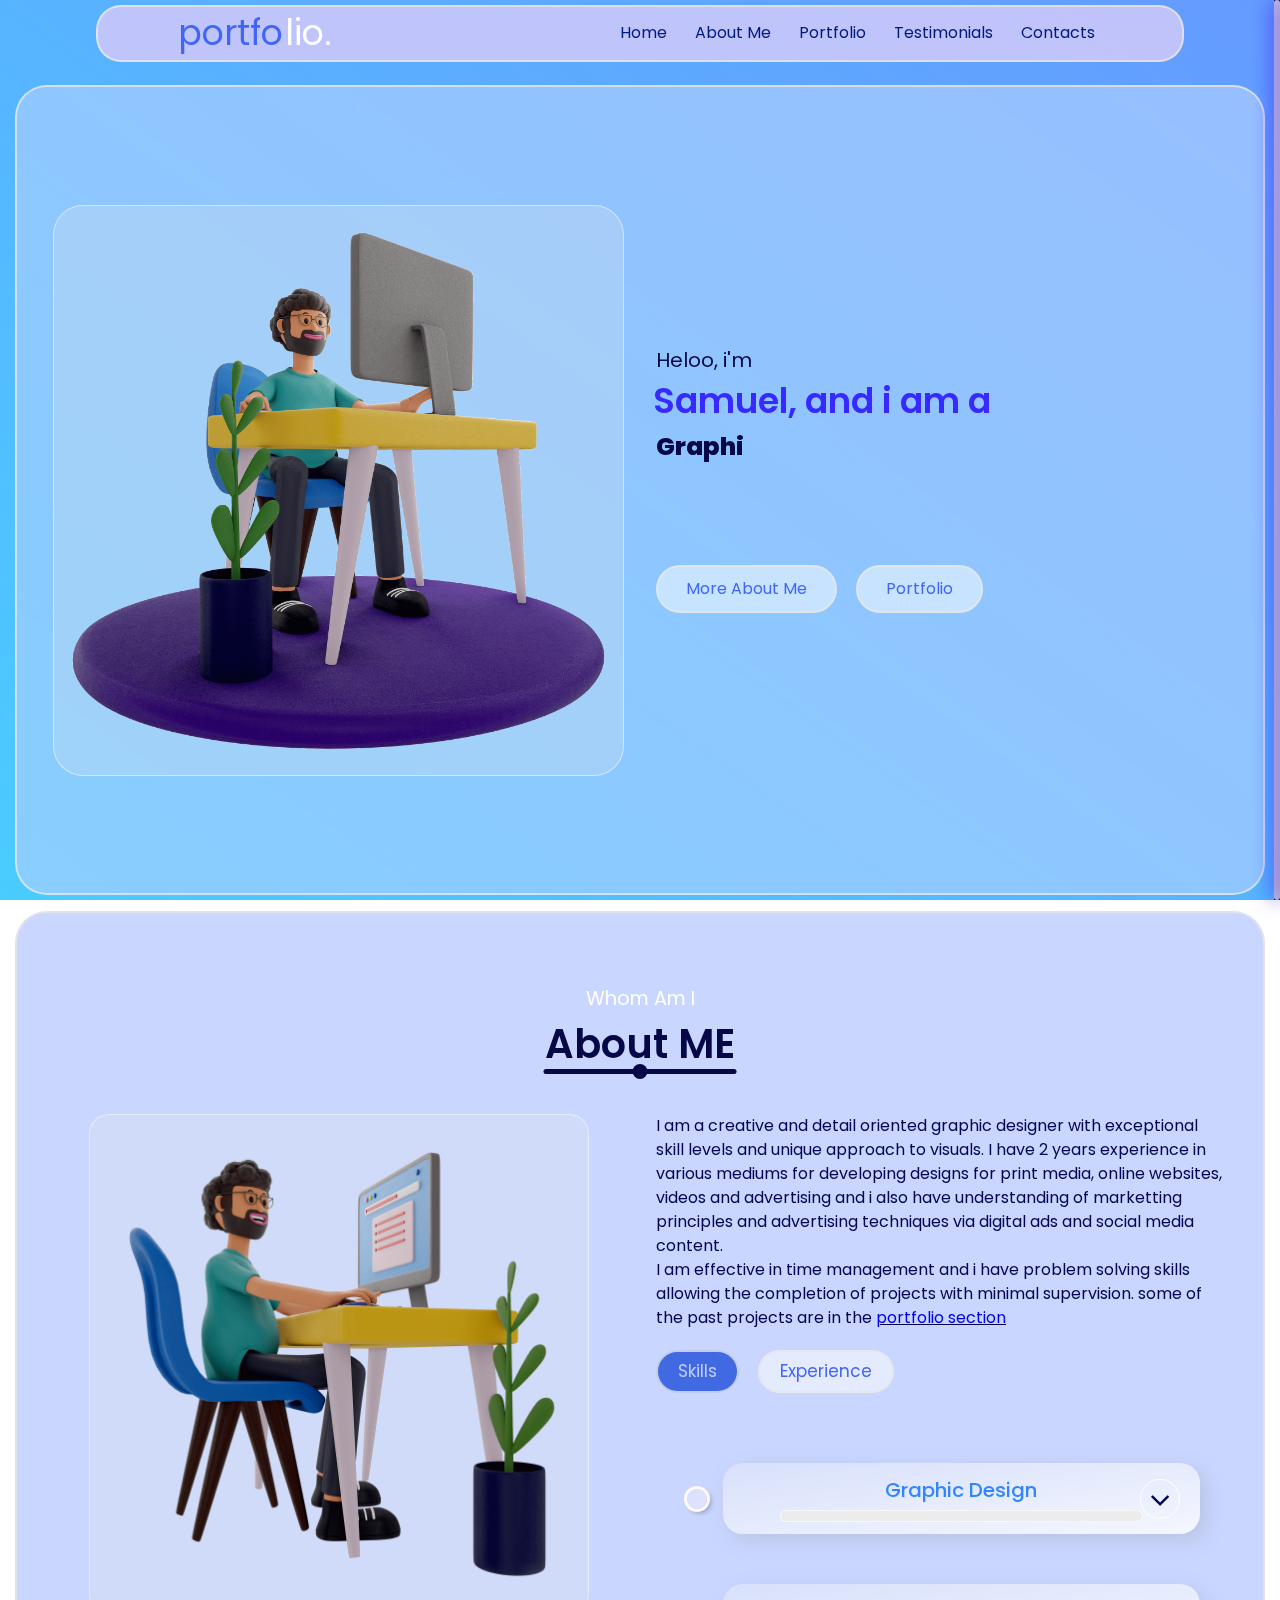
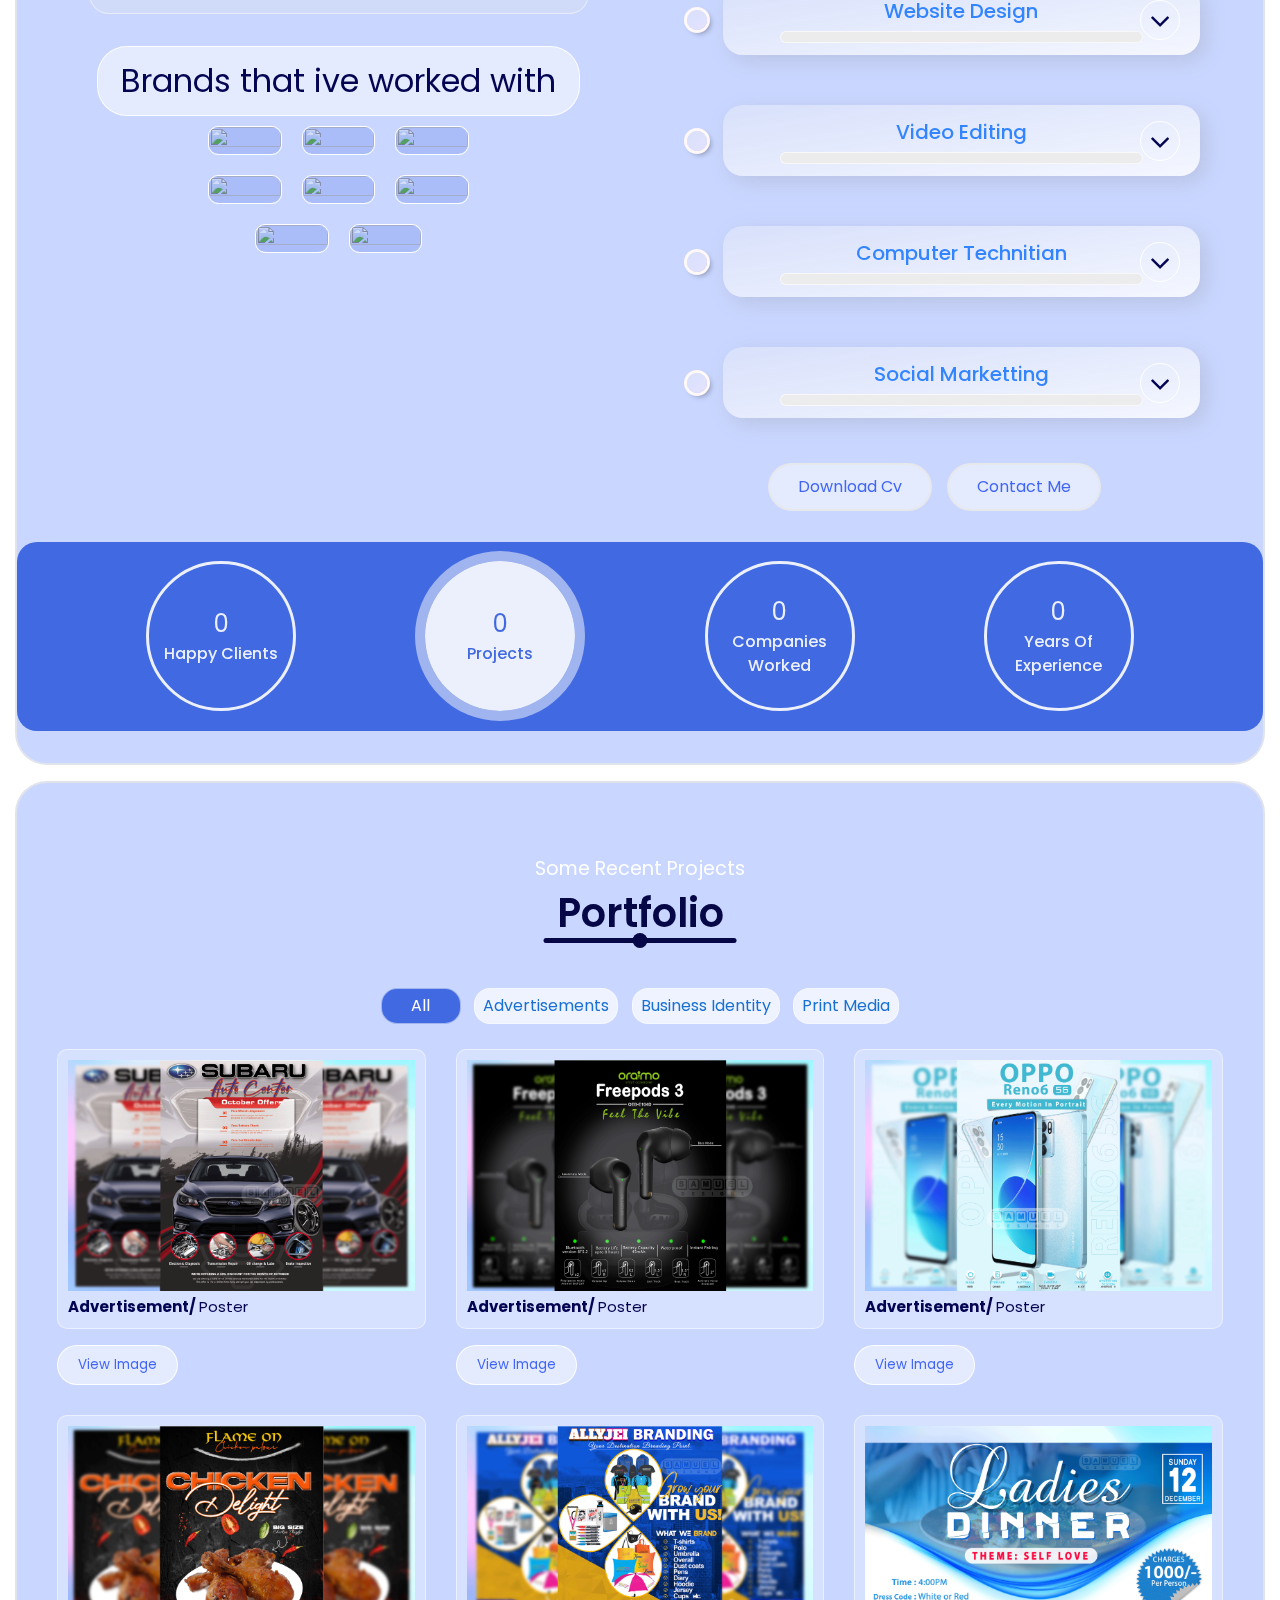
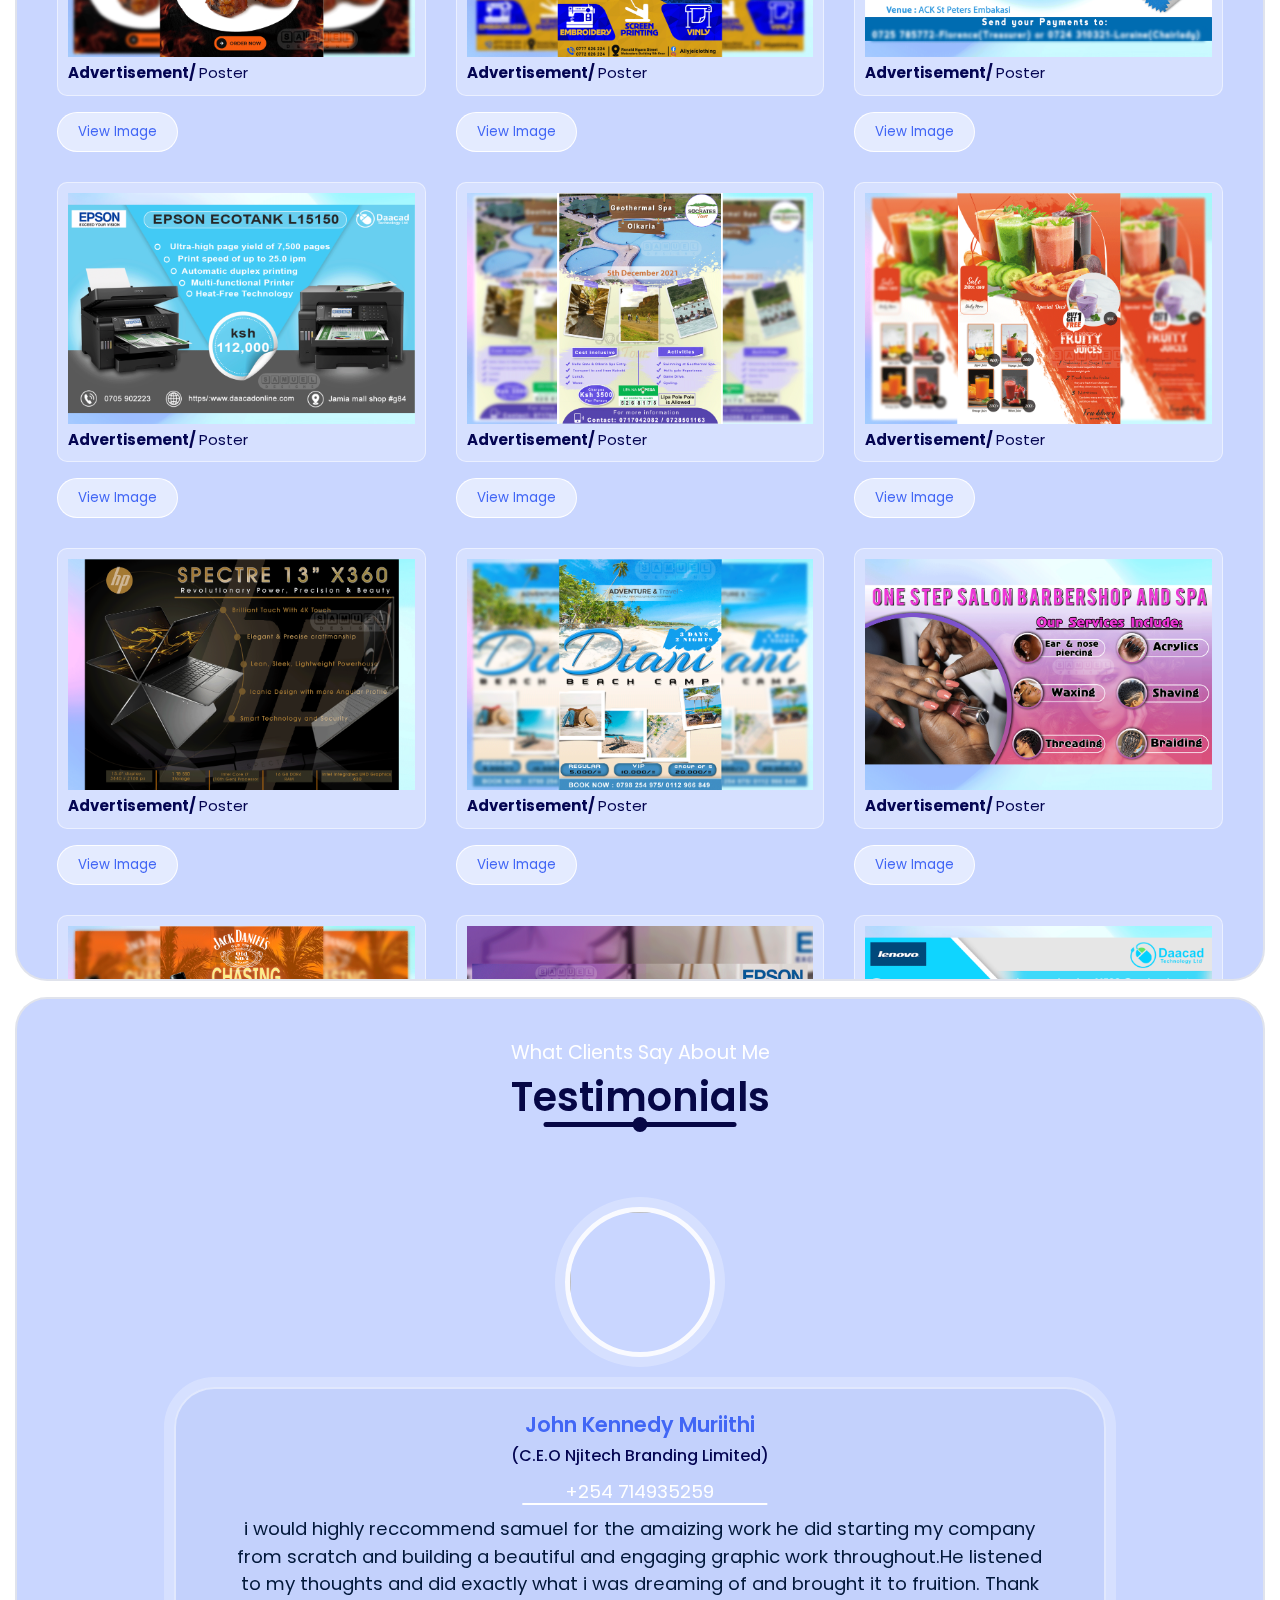
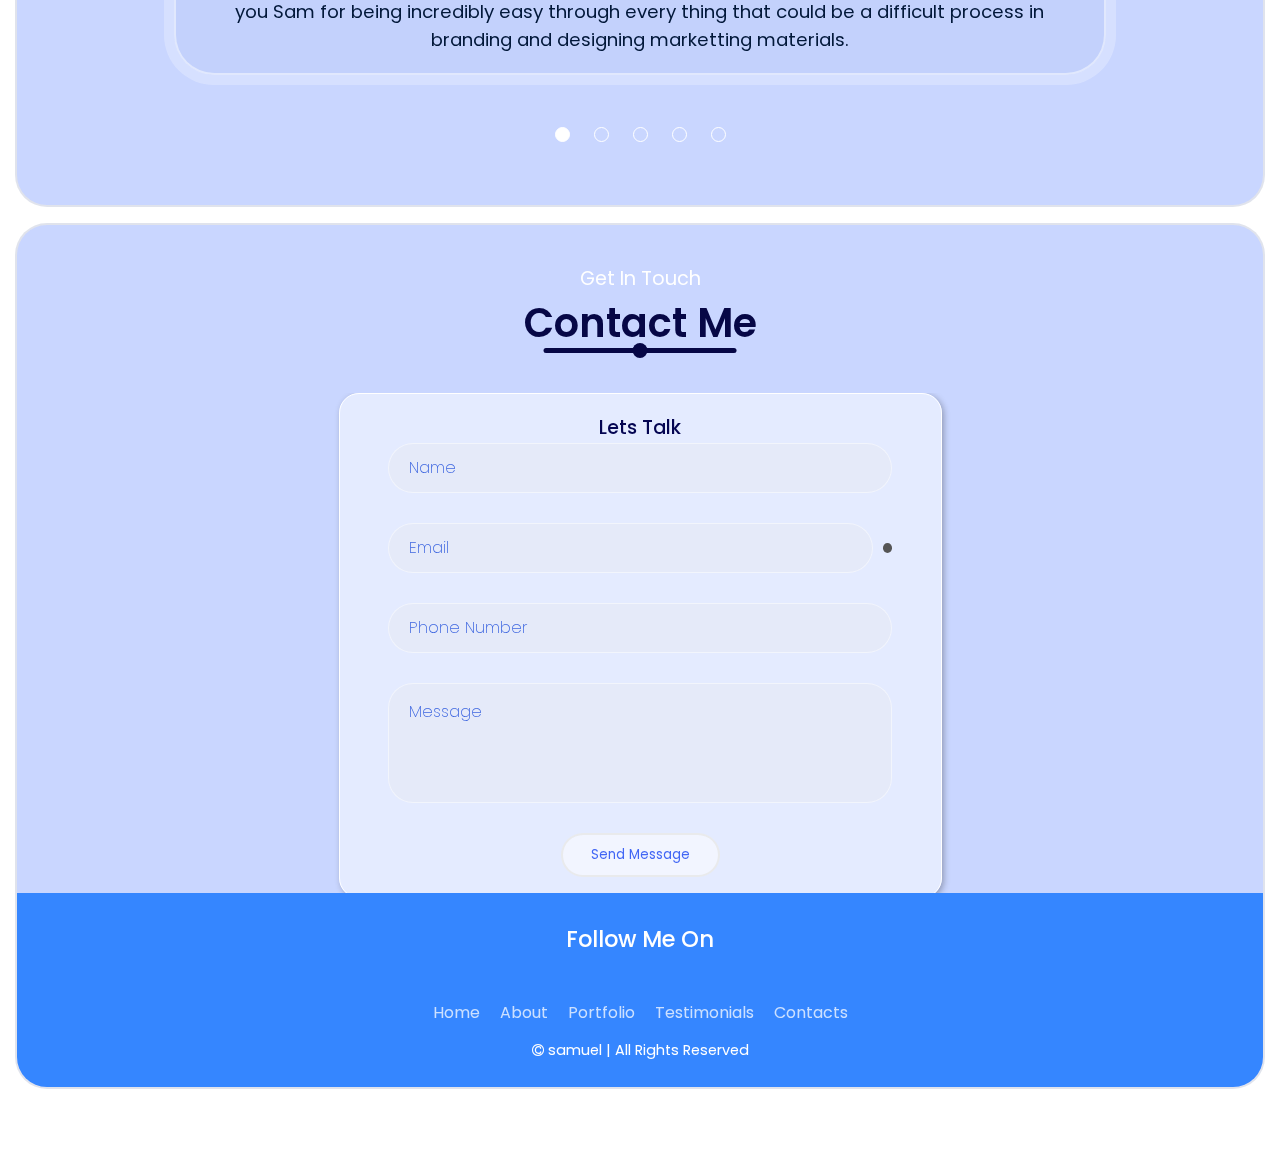
==== index.html @ cdddc2b3 "Add files via upload" ====
<!DOCTYPE html>
<html>

<head>
    <meta charset="utf-8">
    <meta http-equiv="X-UA-Compatible" content="IE=edge">
        
    <title>portfolioWebsite</title>
    <!-- <link rel="icon" type="image/x-icon" href="favicon.jpg" /> -->
            <link rel="shotcut icon" href="favicon.png">
    <link rel="stylesheet" href="https://stackpath.bootstrapcdn.com/font-awesome/4.7.0/css/font-awesome.min.css">
    <meta name="description" content="">
    <meta name="viewport" content="width=device-width, initial-scale=1">
    <link rel="stylesheet" href="main.css">
</head>
<body>

<!--=============================== START BACKGROUND ================================ -->
<div class="page-loader">
<div class="page-loader-inner">
    <h3>loading</h3>
    <div class="loader">
        <span style="--i:1;"></span>
        <span style="--i:2;"></span>
        <span style="--i:3;"></span>
        <span style="--i:4;"></span>
        <span style="--i:5;"></span>
        <span style="--i:6;"></span>
        <span style="--i:7;"></span>
        <span style="--i:8;"></span>
        <span style="--i:9;"></span>
        <span style="--i:10;"></span>
        <span style="--i:11;"></span>
        <span style="--i:12;"></span>
        <span style="--i:13;"></span>
        <span style="--i:14;"></span>
        <span style="--i:15;"></span>
        <span style="--i:16;"></span>
        <span style="--i:17;"></span>
        <span style="--i:18;"></span>
        <span style="--i:19;"></span>
        <span style="--i:20;"></span>
        <div class="rocket"></div>
    </div>
</div>
</div>

<div class="background">
    <div class="gradient"></div>

</div>
<!--=============================== END BACKGROUND ================================ -->


<!--=============================== START SCROLLBAR ================================ -->
    <div id="progressbar"></div>
    <div class="scrollpath"></div>
<!--=============================== END SCROLLBAR ================================ -->

<!--========================== START MOBILE NAVIGATION BAR ============================= -->

<div class="navbar">
    <div class="max-width">
        <div class="logo"><a href="#home">portfo<span>lio.</span></a></div>
        <ul class="menu">
            <li><a href="#home">home</a></li>
            <li><a href="#about">About me</a></li>
            <li><a href="#portfolio">portfolio</a></li>
            <li><a href="#testimonials">testimonials</a></li>
            <li><a href="#contact">contacts</a></li>

        </ul>
    </div>
</div>
<!--========================== START MOBILE NAVIGATION BAR ============================= -->


<div class="main"> 


<!--=============================== START MAIN NAVIGATION BAR ================================ -->
<header class="header" id="header">
<nav class="nav main">
    <a href="" class="nav_logo">portfo<span>lio</span></a>
    <div class="nav_menu" id="nav_menu">
        <ul class="nav_list grid">

            <li class="nav_item">
                <a href="#home" class="nav_link"><span class="nav_icon">
                        <ion-icon name="home-outline"></ion-icon>
                    </span> home</a>
            </li>

            <li class="nav_item">
                <a href="#about" class="nav_link"><span class="nav_icon">
                        <ion-icon name="person-circle-outline"></ion-icon>
                    </span> about me</a>
            </li>

            <li class="nav_item">
                <a href="#portfolio" class="nav_link"><span class="nav_icon">
                        <ion-icon name="images-outline"></ion-icon>
                    </span> portfolio</a>
            </li>

            <li class="nav_item">
                <a href="#testimonials" class="nav_link"><span class="nav_icon">
                        <ion-icon name="chatbubbles-outline"></ion-icon>
                    </span> testimonials</a>
            </li>

            <li class="nav_item">
                <a href="#contact" class="nav_link"><span class="nav_icon">
                        <ion-icon name="chatbox-ellipses-outline"></ion-icon>
                    </span> contacts</a>
            </li>

        </ul>
        <span class="close-btn nav_close" id="nav_close"></span>
    </div>

    <div class="nav_btns">
        <div class="nav_toggle" id="nav_toggle">
            <ion-icon name="grid-outline"></ion-icon>
        </div>

    </div>

</nav>
</header>
<!--=============================== END MAIN NAVIGATION BAR ================================ -->



<!--=============================== START HOME SECTION ================================ -->

<section class="home-section align-items-center" id="home">
<div class="container">
    <div class="row align-items-center">
        <div class="home-image">
            <div class="image-box">
                <img src="Images/Homepage Images/profile.png" alt="">
            </div>
        </div>
        <div class="home-text">
            <div class="text-1">Heloo, i'm </div>
            <div class="text-2">Samuel, and i am a</div>
            <div class="text-3"><span class="typing"></span></div>

            <a href="#about" class="home-btn btn">more about me</a>
            <a href="#portfolio" class="home-btn btn">portfolio</a>

        </div>

    </div>
</div>
</section>

<!--=============================== END HOME SECTION ================================ -->



<!--=============================== START ABOUT  SECTION ================================ -->

<section class="about-section align-items-center sec-padding" id="about">
<div class="container">
    <div class="row">
        <div class="section-title">
            <P>Whom Am I</P>
            <h2>About ME</h2>
        </div>
    </div>
    <!-- start main about -->
    <div class="row main-about">
        <div class="column">
            <div class="about-img">
                <div class="image-box">
                    <img src="Images/About Images/about.png" alt="about-image">
                </div>
            </div>

            <div class="brand-section">
                <div class="brand-title">
                    <h1>Brands that ive worked with</h1>
                </div>
                <div class="brands">
                    <div class="brand">
                        <div class="logo">
                            <img src="images/Brands images/Alleyjei Logo.png" alt="">
                        </div>
                    </div>

                    <div class="brand">
                        <div class="logo">
                            <img src="images/Brands images/Bunifu Logo.png" alt="">
                        </div>
                    </div>

                    <div class="brand">
                        <div class="logo">
                            <img src="images/Brands images/Daacad Logo.png" alt="">
                        </div>
                    </div>

                    <div class="brand">
                        <div class="logo">
                            <img src="images/Brands images/Daacad Trading logo.png" alt="">
                        </div>
                    </div>

                    <div class="brand">
                        <div class="logo">
                            <img src="images/Brands images/Kwetu Logo.png" alt="">
                        </div>
                    </div>

                    <div class="brand">
                        <div class="logo">
                            <img src="images/Brands images/Njitech Logo.png" alt="">
                        </div>
                    </div>

                    <div class="brand">
                        <div class="logo">
                            <img src="images/Brands images/Urban Logo.png" alt="">
                        </div>
                    </div>

                    <div class="brand">
                        <div class="logo">
                            <img src="images/Brands images/voxdei Logo.png" alt="">
                        </div>
                    </div>
                </div>
            </div>

        </div>
        <div class="about-text">I am a creative and detail oriented graphic designer with exceptional skill levels and
            unique
            approach to visuals. I have 2 years experience in various mediums for developing designs for print media,
            online websites, videos and advertising and i also have understanding of marketting principles and
            advertising techniques via digital ads
            and social media content.<br>
            I am effective in time management and i have problem solving skills allowing the completion of projects with
            minimal supervision. some of the past projects are in the <u><a href="#portfolio">portfolio section</a></u>

            <p></p>

            <div class="about-tabs">
                <button type="button" class="btn tab-item on" data-target="#skills">skills</button>
                <button type="button" class="btn tab-item" data-target="#experience">experience</button>
            </div>

            <!-- start skills -->
            <div class="tab-content on" id="skills">
                <div class="timeline skills">

                    <div class="timeline-item skill">

                        <div class="label">
                            <h3 class="skill-title">Graphic Design</h3>
                            <div class="skill-bar">
                                <div class="skill-progress" data-progress="85%"></div>
                            </div>
                        </div>

                        <div class="skillsContent">
                            <ul>
                                <li>Adobe photoshop</li>
                                <li>Adobe illustrator</li>
                                <li>Corel Draw</li>

                            </ul>
                        </div>
                    </div>
                    <div class="timeline-item skill">

                        <div class="label">
                            <h3 class="skill-title">website Design</h3>
                            <div class="skill-bar">
                                <div class="skill-progress" data-progress="72%"></div>
                            </div>
                        </div>

                        <div class="skillsContent">
                            <ul>
                                <li>HTML</li>
                                <li>CSS</li>
                                <li>javascript</li>
                                <li>Bootstrap</li>

                            </ul>
                        </div>
                    </div>
                    <div class="timeline-item skill">

                        <div class="label">
                            <h3 class="skill-title">Video Editing</h3>
                            <div class="skill-bar">
                                <div class="skill-progress" data-progress="58%"></div>
                            </div>
                        </div>

                        <div class="skillsContent">
                            <ul>
                                <li>Adobe premiere</li>
                                <li>Davinci Resolve</li>
                                <li>PowerDirector</li>
                                <li>Camtasia Techsmith</li>

                            </ul>
                        </div>
                    </div>
                    <div class="timeline-item skill">

                        <div class="label">
                            <h3 class="skill-title">Computer Technitian</h3>
                            <div class="skill-bar">
                                <div class="skill-progress" data-progress="53%"></div>
                            </div>
                        </div>

                        <div class="skillsContent">
                            <ul>
                                <li>Hard & Software Maintenance</li>
                                <li>Soft/Hardware Upgrade</li>
                                <li>Sytem Administration</li>
                                <li>Networking</li>

                            </ul>
                        </div>
                    </div>
                    <div class="timeline-item skill">

                        <div class="label">
                            <h3 class="skill-title">Social Marketting</h3>
                            <div class="skill-bar">
                                <div class="skill-progress" data-progress="42%"></div>
                            </div>
                        </div>

                        <div class="skillsContent">
                            <ul>
                                <li>Creating Advertisement campaigns</li>
                                <li>Managing Social Media Presence</li>
                                <li>Content Development</li>
                                <li>Brand Management</li>

                            </ul>
                        </div>
                    </div>
                </div>
            </div>
            <!-- end skills -->

            <!-- start experience -->

            <div class="tab-content " id="experience">
                <div class="timeline">

                    <div class="timeline-item skill">

                        <div class="label">
                            <h1 class="skill-title">Kwetu Decor and Designs</h1>
                            <h4>Graphic Designer, Social Marketter</h4>
                        </div>

                        <div class="skillsContent">
                            <p>I have worked for Kwetu Decor and Designs as a graphic designer and a social media
                                manager. My role here was to create advertising materials and managing the social
                                accounts for the brand.</p>
                        </div>
                    </div>
                    <div class="timeline-item skill">

                        <div class="label">
                            <h1 class="skill-title">Daacad Technology</h1>
                            <h4>Graphic Designer, Website Manager</h4>
                        </div>

                        <div class="skillsContent">
                            <p>I have worked for Daacad Technology as a graphic designer and a website manager. My role
                                here was to create advertising materials and managing the social accounts and the
                                website for the brand.</p>
                        </div>
                    </div>
                    <div class="timeline-item skill">

                        <div class="label">
                            <h1 class="skill-title">Allyjei Branding</h1>
                            <h4>Graphic Designer</h4>
                        </div>

                        <div class="skillsContent">
                            <p>I have worked for Alleyjei Collection as a fleelance graphic designer. My role here was
                                to create advertising materials and different designs required by the clients.</p>
                        </div>
                    </div>
                    <div class="timeline-item skill">

                        <div class="label">
                            <h1 class="skill-title">Bunifu Branding</h1>
                            <h4>Consulting Graphic Designer</h4>
                        </div>

                        <div class="skillsContent">
                            <p>I have worked for Bunifu Branding as a consulting graphic designer. My role here was to
                                come up and create different designs per the clients needs.</p>
                        </div>
                    </div>
                    <div class="timeline-item skill">

                        <div class="label">
                            <h1 class="skill-title">Njitech Branding</h1>
                            <h4>Graphic Designer</h4>
                        </div>

                        <div class="skillsContent">
                            <p>I have worked for Njitech Branding as a fleelance graphic designer. My role here was to
                                create advertising materials
                                and different designs required by the clients.</p>
                        </div>
                    </div>

                </div>
            </div>
            <!-- end experience -->


            <div class="about-btns-container">
                <a target="_blank" href="Images/Cv/cv.pdf" download class="btn about-btns">download cv</a>
                <a href="#contact" class="btn about-btns">contact me</a>
            </div>

        </div>

    </div>

    <!-- end main about -->
    <!-- start mobile about -->
    <div class="row mobile-about">
        <div class="row">
            <div class="about-img">
                <div class="image-box">
                    <img src="Images/About Images/about.png" alt="about-image">
                </div>
            </div>
        </div>

        <div class="row">
            <div class="about-text">
                <p>I am a creative and detail oriented graphic designer with exceptional skill levels and unique
                    approach to visuals. I have 2 years experience in various mediums for developing designs for print
                    media, online
                    websites, videos and advertising and i also have understanding of marketting principles and
                    advertising techniques via
                    digital ads
                    and social media content.<br>
                    I am effective in time management and i have problem solving skills allowing the completion of
                    projects with minimal
                    supervision. some of the past projects are in the <u><a href="#portfolio">portfolio section</a></u>
                </p>

            </div>
        </div>


        <div class="row skill-section">
            <div class="mobile-tabs about-tabs">
                <button type="button" class="btn mtab-item off" data-target="#mskills">skills</button>
                <button type="button" class="btn mtab-item" data-target="#mexperience">experience</button>
            </div>
            <!-- start skills -->
            <div class="mtab-content off" id="mskills">
                <div class="timeline skills">

                    <div class="timeline-item skill">

                        <div class="label">
                            <h3 class="skill-title">Graphic Design</h3>
                            <div class="skill-bar">
                                <div class="skill-progress" data-progress="85%"></div>
                            </div>
                        </div>

                        <div class="skillsContent">
                            <ul>
                                <li>Adobe photoshop</li>
                                <li>Adobe illustrator</li>
                                <li>Corel Draw</li>

                            </ul>
                        </div>
                    </div>
                    <div class="timeline-item skill">

                        <div class="label">
                            <h3 class="skill-title">website Design</h3>
                            <div class="skill-bar">
                                <div class="skill-progress" data-progress="72%"></div>
                            </div>
                        </div>

                        <div class="skillsContent">
                            <ul>
                                <li>HTML</li>
                                <li>CSS</li>
                                <li>javascript</li>
                                <li>Bootstrap</li>

                            </ul>
                        </div>
                    </div>
                    <div class="timeline-item skill">

                        <div class="label">
                            <h3 class="skill-title">Video Editing</h3>
                            <div class="skill-bar">
                                <div class="skill-progress" data-progress="58%"></div>
                            </div>
                        </div>

                        <div class="skillsContent">
                            <ul>
                                <li>Adobe premiere</li>
                                <li>Davinci Resolve</li>
                                <li>PowerDirector</li>
                                <li>Camtasia Techsmith</li>

                            </ul>
                        </div>
                    </div>
                    <div class="timeline-item skill">

                        <div class="label">
                            <h3 class="skill-title">Computer Technitian</h3>
                            <div class="skill-bar">
                                <div class="skill-progress" data-progress="53%"></div>
                            </div>
                        </div>

                        <div class="skillsContent">
                            <ul>
                                <li>Hard & Software Maintenance</li>
                                <li>Soft/Hardware Upgrade</li>
                                <li>Sytem Administration</li>
                                <li>Networking</li>

                            </ul>
                        </div>
                    </div>
                    <div class="timeline-item skill">

                        <div class="label">
                            <h3 class="skill-title">Social Marketting</h3>
                            <div class="skill-bar">
                                <div class="skill-progress" data-progress="42%"></div>
                            </div>
                        </div>

                        <div class="skillsContent">
                            <ul>
                                <li>Creating Advertisement campaigns</li>
                                <li>Managing Social Media Presence</li>
                                <li>Content Development</li>
                                <li>Brand Management</li>

                            </ul>
                        </div>
                    </div>
                </div>
            </div>
            <!-- end skills -->

            <!-- start experience -->

            <div class="mtab-content" id="mexperience">
                <div class="timeline">

                    <div class="timeline-item skill">

                        <div class="label">
                            <h1 class="skill-title">Kwetu Decor and Designs</h1>
                            <h4>Graphic Designer, Social Marketter</h4>
                        </div>

                        <div class="skillsContent">
                            <p>I have worked for Kwetu Decor and Designs as a graphic designer and a social media
                                manager. My role here
                                was to create advertising materials and managing the social accounts for the brand.</p>
                        </div>
                    </div>
                    <div class="timeline-item skill">

                        <div class="label">
                            <h1 class="skill-title">Daacad Technology</h1>
                            <h4>Graphic Designer, Website Manager</h4>
                        </div>

                        <div class="skillsContent">
                            <p>I have worked for Daacad Technology as a graphic designer and a website manager. My role
                                here was to
                                create advertising materials and managing the social accounts and the website for the
                                brand.</p>
                        </div>
                    </div>
                    <div class="timeline-item skill">

                        <div class="label">
                            <h1 class="skill-title">Allyjei Branding</h1>
                            <h4>Graphic Designer</h4>
                        </div>

                        <div class="skillsContent">
                            <p>I have worked for Alleyjei Collection as a fleelance graphic designer. My role here was
                                to create
                                advertising materials and different designs required by the clients.</p>
                        </div>
                    </div>
                    <div class="timeline-item skill">

                        <div class="label">
                            <h1 class="skill-title">Bunifu Branding</h1>
                            <h4>Consulting Graphic Designer</h4>
                        </div>

                        <div class="skillsContent">
                            <p>I have worked for Bunifu Branding as a consulting graphic designer. My role here was to
                                come up and
                                create different designs per the clients needs.</p>
                        </div>
                    </div>
                    <div class="timeline-item skill">

                        <div class="label">
                            <h1 class="skill-title">Njitech Branding</h1>
                            <h4>Graphic Designer</h4>
                        </div>

                        <div class="skillsContent">
                            <p>I have worked for Njitech Branding as a fleelance graphic designer. My role here was to
                                create
                                advertising materials
                                and different designs required by the clients.</p>
                        </div>
                    </div>

                </div>
            </div>
            <!-- end experience -->
        </div>

        <div class="brand-section">
            <div class="brand-title">
                <h1>Brands that ive worked with</h1>
            </div>
            <div class="brands">
                <div class="brand">
                    <div class="logo">
                        <img src="images/Brands images/Alleyjei Logo.png" alt="">
                    </div>
                </div>

                <div class="brand">
                    <div class="logo">
                        <img src="images/Brands images/Bunifu Logo.png" alt="">
                    </div>
                </div>

                <div class="brand">
                    <div class="logo">
                        <img src="images/Brands images/Daacad Logo.png" alt="">
                    </div>
                </div>

                <div class="brand">
                    <div class="logo">
                        <img src="images/Brands images/Daacad Trading logo.png" alt="">
                    </div>
                </div>

                <div class="brand">
                    <div class="logo">
                        <img src="images/Brands images/Kwetu Logo.png" alt="">
                    </div>
                </div>

                <div class="brand">
                    <div class="logo">
                        <img src="images/Brands images/Njitech Logo.png" alt="">
                    </div>
                </div>

                <div class="brand">
                    <div class="logo">
                        <img src="images/Brands images/Urban Logo.png" alt="">
                    </div>
                </div>

                <!-- <div class="brand">
                    <div class="logo">
                        <img src="Brands images/Vineyard Logo.png" alt="">
                    </div>
                </div> -->

                <div class="brand">
                    <div class="logo">
                        <img src="images/Brands images/voxdei Logo.png" alt="">
                    </div>
                </div>
            </div>
        </div>

        <div class="about-buttons">
            <a target="_blank" href="Images/Cv/cv.pdf" download class="btn about-btns">download cv</a>
            <a href="#contact" class="btn about-btns">contact me</a>
        </div>
    </div>
 </div>
<!-- end mobile about -->

 <div class="row">
    <div class="records">
        <div class="records-container">

            <div class="wrap">
                <div class="record-circle">
                    <h2 class="number" data-num="128">0</h2>
                    <h4 class="suubtitle">happy clients</h4>
                </div>
            </div>

            <div class="wrap">
                <div class="record-circle aactive">
                    <h2 class="number" data-num="457">0</h2>
                    <h4 class="suubtitle">projects</h4>
                </div>
            </div>

            <div class="wrap">
                <div class="record-circle">
                    <h2 class="number" data-num="9">0</h2>
                    <h4 class="suubtitle">companies worked</h4>
                </div>
            </div>

            <div class="wrap">
                <div class="record-circle">
                    <h2 class="number" data-num="2">0</h2>
                    <h4 class="suubtitle">years of experience</h4>
                </div>
            </div>

        </div>

    </div>
</div>

</section>

<!--=============================== END ABOUT  SECTION ================================ -->

<!--=============================== START PORTFOLIO  SECTION ================================ -->
<section class="portfolio-section align-items-center sec-padding" id="portfolio">
<div class="container">
    <div class="row">
        <div class="section-title">
            <P>some recent projects</P>
            <h2>portfolio</h2>
        </div>
    </div>

    <div class="row">
        <div class="portfolio-filter">
            <button type="button" class="btn portfolio-filter-btn active" data-filter="all">all</button>
            <button type="button" class="btn portfolio-filter-btn" data-filter="adverts">advertisements</button>
            <button type="button" class="btn portfolio-filter-btn" data-filter="business">business identity</button>
            <button type="button" class="btn portfolio-filter-btn" data-filter="stationaries">Print Media</button>
        </div>
    </div>
    <div class="filter-status">
        <div class="loading-bar">
            <h4>LOADING..</h4>
        </div>
        <p></p>
    </div>

    <div class="portfolio-items">

        <!-- ---------------------start posters------------- -->
        <div class="portfolio-item" data-category="adverts">
            <div class="portfolio-item-thumbnail">
                <img src="Images/portfolio Images/Posters/010.png" alt="">
                <h5>Advertisement/ <span>Poster</span></h5>
            </div>
            <button class="btn view-projects more-info-btn" data-modal="posters">view image</button>
        </div>

        <div class="portfolio-item" data-category="adverts">
            <div class="portfolio-item-thumbnail">
                <img src="Images/portfolio Images/Posters/008.png" alt="">
                <h5>Advertisement/ <span>Poster</span></h5>
            </div>
            <button class="btn view-projects more-info-btn" data-modal="posters">view image</button>
        </div>

        <div class="portfolio-item" data-category="adverts">
            <div class="portfolio-item-thumbnail">
                <img src="Images/portfolio Images/Posters/009.png" alt="">
                <h5>Advertisement/ <span>Poster</span></h5>
            </div>
            <button class="btn view-projects more-info-btn" data-modal="posters">view image</button>
        </div>

        <div class="portfolio-item" data-category="adverts">
            <div class="portfolio-item-thumbnail">
                <img src="Images/portfolio Images/Posters/007.png" alt="">
                <h5>Advertisement/ <span>Poster</span></h5>
            </div>
            <button class="btn view-projects more-info-btn" data-modal="posters">view image</button>
        </div>

        <div class="portfolio-item" data-category="adverts">
            <div class="portfolio-item-thumbnail">
                <img src="Images/portfolio Images/Posters/004.png" alt="">
                <h5>Advertisement/ <span>Poster</span></h5>
            </div>
            <button class="btn view-projects more-info-btn" data-modal="posters">view image</button>
        </div>

        <div class="portfolio-item" data-category="adverts">
            <div class="portfolio-item-thumbnail">
                <img src="Images/portfolio Images/Posters/005.png" alt="">
                <h5>Advertisement/ <span>Poster</span></h5>
            </div>
            <button class="btn view-projects more-info-btn" data-modal="posters">view image</button>
        </div>

        <div class="portfolio-item" data-category="adverts">
            <div class="portfolio-item-thumbnail">
                <img src="Images/portfolio Images/Posters/003.png" alt="">
                <h5>Advertisement/ <span>Poster</span></h5>
            </div>
            <button class="btn view-projects more-info-btn" data-modal="posters">view image</button>
        </div>

        <div class="portfolio-item" data-category="adverts">
            <div class="portfolio-item-thumbnail">
                <img src="Images/portfolio Images/Posters/006.png" alt="">
                <h5>Advertisement/ <span>Poster</span></h5>
            </div>
            <button class="btn view-projects more-info-btn" data-modal="posters">view image</button>
        </div>

        <div class="portfolio-item" data-category="adverts">
            <div class="portfolio-item-thumbnail">
                <img src="Images/portfolio Images/Posters/011.png" alt="">
                <h5>Advertisement/ <span>Poster</span></h5>
            </div>
            <button class="btn view-projects more-info-btn" data-modal="posters">view image</button>
        </div>


        <div class="portfolio-item" data-category="adverts">
            <div class="portfolio-item-thumbnail">
                <img src="Images/portfolio Images/Posters/015.png" alt="">
                <h5>Advertisement/ <span>Poster</span></h5>
            </div>
            <button class="btn view-projects more-info-btn" data-modal="posters">view image</button>
        </div>

        <div class="portfolio-item" data-category="adverts">
            <div class="portfolio-item-thumbnail">
                <img src="Images/portfolio Images/Posters/016.png" alt="">
                <h5>Advertisement/ <span>Poster</span></h5>
            </div>
            <button class="btn view-projects more-info-btn" data-modal="posters">view image</button>
        </div>


        <div class="portfolio-item" data-category="adverts">
            <div class="portfolio-item-thumbnail">
                <img src="Images/portfolio Images/Posters/019.png" alt="">
                <h5>Advertisement/ <span>Poster</span></h5>
            </div>
            <button class="btn view-projects more-info-btn" data-modal="posters">view image</button>
        </div>


        <div class="portfolio-item" data-category="adverts">
            <div class="portfolio-item-thumbnail">
                <img src="Images/portfolio Images/Posters/020.png" alt="">
                <h5>Advertisement/ <span>Poster</span></h5>
            </div>
            <button class="btn view-projects more-info-btn" data-modal="posters">view image</button>
        </div>



        <div class="portfolio-item" data-category="adverts">
            <div class="portfolio-item-thumbnail">
                <img src="Images/portfolio Images/Posters/022.png" alt="">
                <h5>Advertisement/ <span>Poster</span></h5>
            </div>
            <button class="btn view-projects more-info-btn" data-modal="posters">view image</button>
        </div>


        <div class="portfolio-item" data-category="adverts">
            <div class="portfolio-item-thumbnail">
                <img src="Images/portfolio Images/Posters/024.png" alt="">
                <h5>Advertisement/ <span>Poster</span></h5>
            </div>
            <button class="btn view-projects more-info-btn" data-modal="posters">view image</button>
        </div>

        <div class="portfolio-item" data-category="adverts">
            <div class="portfolio-item-thumbnail">
                <img src="Images/portfolio Images/Posters/025.png" alt="">
                <h5>Advertisement/ <span>Poster</span></h5>
            </div>
            <button class="btn view-projects more-info-btn" data-modal="posters">view image</button>
        </div>

        <div class="portfolio-item" data-category="adverts">
            <div class="portfolio-item-thumbnail">
                <img src="Images/portfolio Images/Posters/026.png" alt="">
                <h5>Advertisement/ <span>Poster</span></h5>
            </div>
            <button class="btn view-projects more-info-btn" data-modal="posters">view image</button>
        </div>


        <div class="portfolio-item" data-category="adverts">
            <div class="portfolio-item-thumbnail">
                <img src="Images/portfolio Images/Posters/028.png" alt="">
                <h5>Advertisement/ <span>Poster</span></h5>
            </div>
            <button class="btn view-projects more-info-btn" data-modal="posters">view image</button>
        </div>

        <div class="portfolio-item" data-category="adverts">
            <div class="portfolio-item-thumbnail">
                <img src="Images/portfolio Images/Posters/029.png" alt="">
                <h5>Advertisement/ <span>Poster</span></h5>
            </div>
            <button class="btn view-projects more-info-btn" data-modal="posters">view image</button>
        </div>



        <!-- ------------------------- end posters=-------------------- -->


        <!-- ----------------------start billboards----------------- -->

        <div class="portfolio-item" data-category="adverts">
            <div class="portfolio-item-thumbnail">
                <img src="Images/portfolio Images/Billboards/004.png" alt="">
                <h5>Advertisement/ <span>Billboard</span></h5>
            </div>
            <button class="btn view-projects" data-modal="billboards">view image</button>
        </div>

        <div class="portfolio-item" data-category="adverts">
            <div class="portfolio-item-thumbnail">
                <img src="Images/portfolio Images/Billboards/003.png" alt="">
                <h5>Advertisement/ <span>Billboard</span></h5>
            </div>
            <button class="btn view-projects" data-modal="billboards">view image</button>
        </div>


        <div class="portfolio-item" data-category="adverts">
            <div class="portfolio-item-thumbnail">
                <img src="Images/portfolio Images/Billboards/001.png" alt="">
                <h5>Advertisement/ <span>Signage</span></h5>
            </div>
            <button class="btn view-projects" data-modal="billboards">view image</button>
        </div>

        <div class="portfolio-item" data-category="adverts">
            <div class="portfolio-item-thumbnail">
                <img src="Images/portfolio Images/Billboards/005.png" alt="">
                <h5>Advertisement/ <span>Billboard</span></h5>
            </div>
            <button class="btn view-projects" data-modal="billboards">view image</button>
        </div>

        <div class="portfolio-item" data-category="adverts">
            <div class="portfolio-item-thumbnail">
                <img src="Images/portfolio Images/Billboards/006.png" alt="">
                <h5>Advertisement/ <span>Billboard</span></h5>
            </div>
            <button class="btn view-projects" data-modal="billboards">view image</button>
        </div>

        <div class="portfolio-item" data-category="adverts">
            <div class="portfolio-item-thumbnail">
                <img src="Images/portfolio Images/Billboards/007.png" alt="">
                <h5>Advertisement/ <span>Billboard</span></h5>
            </div>
            <button class="btn view-projects" data-modal="billboards">view image</button>
        </div>

        <div class="portfolio-item" data-category="adverts">
            <div class="portfolio-item-thumbnail">
                <img src="Images/portfolio Images/Billboards/008.png" alt="">
                <h5>Advertisement/ <span>Billboard</span></h5>
            </div>
            <button class="btn view-projects" data-modal="billboards">view image</button>
        </div>

        <div class="portfolio-item" data-category="adverts">
            <div class="portfolio-item-thumbnail">
                <img src="Images/portfolio Images/Billboards/009.png" alt="">
                <h5>Advertisement/ <span>Billboard</span></h5>
            </div>
            <button class="btn view-projects" data-modal="billboards">view image</button>
        </div>


        <div class="portfolio-item" data-category="adverts">
            <div class="portfolio-item-thumbnail">
                <img src="Images/portfolio Images/Billboards/010.png" alt="">
                <h5>Advertisement/ <span>Billboard</span></h5>
            </div>
            <button class="btn view-projects" data-modal="billboards">view image</button>
        </div>


        <div class="portfolio-item" data-category="adverts">
            <div class="portfolio-item-thumbnail">
                <img src="Images/portfolio Images/Billboards/012.png" alt="">
                <h5>Advertisement/ <span>Billboard</span></h5>
            </div>
            <button class="btn view-projects" data-modal="billboards">view image</button>
        </div>

        <div class="portfolio-item" data-category="adverts">
            <div class="portfolio-item-thumbnail">
                <img src="Images/portfolio Images/Billboards/014.png" alt="">
                <h5>Advertisement/ <span>Billboard</span></h5>
            </div>
            <button class="btn view-projects" data-modal="billboards">view image</button>
        </div>

        <div class="portfolio-item" data-category="adverts">
            <div class="portfolio-item-thumbnail">
                <img src="Images/portfolio Images/Billboards/015.png" alt="">
                <h5>Advertisement/ <span>Roll-up Banner</span></h5>
            </div>
            <button class="btn view-projects" data-modal="billboards">view image</button>
        </div>
        <!-- ----------------------end billboards----------------- -->


        <!-- ----------------------start stories----------------- -->

        <div class="portfolio-item" data-category="adverts">
            <div class="portfolio-item-thumbnail">
                <img src="Images/portfolio Images/Social Stories/001.png" alt="">
                <h5>Advertisement/ <span>Social Stories</span></h5>
            </div>
            <button class="btn view-projects" data-target="#logo-design" data-modal="stories"
                data-gallery="logo-design">view image</button>
        </div>




        <div class="portfolio-item" data-category="adverts">
            <div class="portfolio-item-thumbnail">
                <img src="Images/portfolio Images/Social Stories/004.png" alt="">
                <h5>Advertisement/ <span>Social Stories</span></h5>
            </div>
            <button class="btn view-projects" data-target="#logo-design" data-modal="stories"
                data-gallery="logo-design">view
                image</button>
        </div>

        <div class="portfolio-item" data-category="adverts">
            <div class="portfolio-item-thumbnail">
                <img src="Images/portfolio Images/Social Stories/005.png" alt="">
                <h5>Advertisement/ <span>Social Stories</span></h5>
            </div>
            <button class="btn view-projects" data-target="#logo-design" data-modal="stories"
                data-gallery="logo-design">view
                image</button>
        </div>

        <div class="portfolio-item" data-category="adverts">
            <div class="portfolio-item-thumbnail">
                <img src="Images/portfolio Images/Social Stories/006.png" alt="">
                <h5>Advertisement/ <span>Social Stories</span></h5>
            </div>
            <button class="btn view-projects" data-target="#logo-design" data-modal="stories"
                data-gallery="logo-design">view
                image</button>
        </div>

        <div class="portfolio-item" data-category="adverts">
            <div class="portfolio-item-thumbnail">
                <img src="Images/portfolio Images/Social Stories/007.png" alt="">
                <h5>Advertisement/ <span>Social Stories</span></h5>
            </div>
            <button class="btn view-projects" data-target="#logo-design" data-modal="stories"
                data-gallery="logo-design">view
                image</button>
        </div>

        <div class="portfolio-item" data-category="adverts">
            <div class="portfolio-item-thumbnail">
                <img src="Images/portfolio Images/Social Stories/008.png" alt="">
                <h5>Advertisement/ <span>Social Stories</span></h5>
            </div>
            <button class="btn view-projects" data-target="#logo-design" data-modal="stories"
                data-gallery="logo-design">view
                image</button>
        </div>

        <div class="portfolio-item" data-category="adverts">
            <div class="portfolio-item-thumbnail">
                <img src="Images/portfolio Images/Social Stories/009.png" alt="">
                <h5>Advertisement/ <span>Social Stories</span></h5>
            </div>
            <button class="btn view-projects" data-target="#logo-design" data-modal="stories"
                data-gallery="logo-design">view
                image</button>
        </div>

        <div class="portfolio-item" data-category="adverts">
            <div class="portfolio-item-thumbnail">
                <img src="Images/portfolio Images/Social Stories/010.png" alt="">
                <h5>Advertisement/ <span>Social Stories</span></h5>
            </div>
            <button class="btn view-projects" data-target="#logo-design" data-modal="stories"
                data-gallery="logo-design">view
                image</button>
        </div>


        <div class="portfolio-item" data-category="adverts">
            <div class="portfolio-item-thumbnail">
                <img src="Images/portfolio Images/Social Stories/012.png" alt="">
                <h5>Advertisement/ <span>Social Stories</span></h5>
            </div>
            <button class="btn view-projects" data-target="#logo-design" data-modal="stories"
                data-gallery="logo-design">view
                image</button>
        </div>

        <div class="portfolio-item" data-category="adverts">
            <div class="portfolio-item-thumbnail">
                <img src="Images/portfolio Images/Social Stories/013.png" alt="">
                <h5>Advertisement/ <span>Social Stories</span></h5>
            </div>
            <button class="btn view-projects" data-target="#logo-design" data-modal="stories"
                data-gallery="logo-design">view
                image</button>
        </div>

        <div class="portfolio-item" data-category="adverts">
            <div class="portfolio-item-thumbnail">
                <img src="Images/portfolio Images/Social Stories/014.png" alt="">
                <h5>Advertisement/ <span>Social Stories</span></h5>
            </div>
            <button class="btn view-projects" data-target="#logo-design" data-modal="stories"
                data-gallery="logo-design">view
                image</button>
        </div>

        <div class="portfolio-item" data-category="adverts">
            <div class="portfolio-item-thumbnail">
                <img src="Images/portfolio Images/Social Stories/015.png" alt="">
                <h5>Advertisement/ <span>Social Stories</span></h5>
            </div>
            <button class="btn view-projects" data-target="#logo-design" data-modal="stories"
                data-gallery="logo-design">view
                image</button>
        </div>
        <!-- ----------------------end stories----------------- -->

        <!-- -----------------------------------------start logo design-------------------------------- -->


        <div class="portfolio-item" data-category="business">
            <div class="portfolio-item-thumbnail">
                <img src="Images/portfolio Images/Logo Design/001.png" alt="">
                <h5>Business Identity <span>Logo Design</span></h5>
            </div>
            <button class="btn view-projects" data-modal="true" data-gallery="business-cards">view image</button>
        </div>

        <div class="portfolio-item" data-category="business">
            <div class="portfolio-item-thumbnail">
                <img src="Images/portfolio Images/Logo Design/002.png" alt="">
                <h5>Business Identity <span>Logo Design</span></h5>
            </div>
            <button class="btn view-projects" data-modal="true" data-gallery="business-cards">view image</button>
        </div>

        <div class="portfolio-item" data-category="business">
            <div class="portfolio-item-thumbnail">
                <img src="Images/portfolio Images/Logo Design/003.png" alt="">
                <h5>Business Identity <span>Logo Design</span></h5>
            </div>
            <button class="btn view-projects" data-modal="true" data-gallery="business-cards">view image</button>
        </div>

        <div class="portfolio-item" data-category="business">
            <div class="portfolio-item-thumbnail">
                <img src="Images/portfolio Images/Logo Design/004.png" alt="">
                <h5>Business Identity <span>Logo Design</span></h5>
            </div>
            <button class="btn view-projects" data-modal="true" data-gallery="business-cards">view image</button>
        </div>

        <div class="portfolio-item" data-category="business">
            <div class="portfolio-item-thumbnail">
                <img src="Images/portfolio Images/Logo Design/005.png" alt="">
                <h5>Business Identity <span>Logo Design</span></h5>
            </div>
            <button class="btn view-projects" data-modal="true" data-gallery="business-cards">view image</button>
        </div>

        <div class="portfolio-item" data-category="business">
            <div class="portfolio-item-thumbnail">
                <img src="Images/portfolio Images/Logo Design/006.png" alt="">
                <h5>Business Identity <span>Logo Design</span></h5>
            </div>
            <button class="btn view-projects" data-modal="true" data-gallery="business-cards">view image</button>
        </div>

        <div class="portfolio-item" data-category="business">
            <div class="portfolio-item-thumbnail">
                <img src="Images/portfolio Images/Logo Design/007.png" alt="">
                <h5>Business Identity <span>Logo Design</span></h5>
            </div>
            <button class="btn view-projects" data-modal="true" data-gallery="business-cards">view image</button>
        </div>

        <div class="portfolio-item" data-category="business">
            <div class="portfolio-item-thumbnail">
                <img src="Images/portfolio Images/Logo Design/008.png" alt="">
                <h5>Business Identity <span>Logo Design</span></h5>
            </div>
            <button class="btn view-projects" data-modal="true" data-gallery="business-cards">view image</button>
        </div>

        <div class="portfolio-item" data-category="business">
            <div class="portfolio-item-thumbnail">
                <img src="Images/portfolio Images/Logo Design/009.png" alt="">
                <h5>Business Identity <span>Logo Design</span></h5>
            </div>
            <button class="btn view-projects" data-modal="true" data-gallery="business-cards">view image</button>
        </div>

        <div class="portfolio-item" data-category="business">
            <div class="portfolio-item-thumbnail">
                <img src="Images/portfolio Images/Logo Design/010.png" alt="">
                <h5>Business Identity <span>Logo Design</span></h5>
            </div>
            <button class="btn view-projects" data-modal="true" data-gallery="business-cards">view image</button>
        </div>
        <!-- -----------------------------------------end logo design-------------------------------- -->


        <!-- -----------------------------------------------start business cards-------------------------- -->

        <div class="portfolio-item" data-category="business">
            <div class="portfolio-item-thumbnail">
                <img src="Images/portfolio Images/Business Cards/002.png">
                <h5>Business Identity/ <span>Business Card</span></h5>
            </div>
            <button class="btn view-projects" data-modal="true" data-gallery="bronchures">view image</button>
        </div>

        <div class="portfolio-item" data-category="business">
            <div class="portfolio-item-thumbnail">
                <img src="Images/portfolio Images/Business Cards/003.png">
                <h5>Business Identity/ <span>Business Card</span></h5>
            </div>
            <button class="btn view-projects" data-modal="true" data-gallery="bronchures">view image</button>
        </div>

        <div class="portfolio-item" data-category="business">
            <div class="portfolio-item-thumbnail">
                <img src="Images/portfolio Images/Business Cards/004.png">
                <h5>Business Identity/ <span>Business Card</span></h5>
            </div>
            <button class="btn view-projects" data-modal="true" data-gallery="bronchures">view image</button>
        </div>

        <div class="portfolio-item" data-category="business">
            <div class="portfolio-item-thumbnail">
                <img src="Images/portfolio Images/Business Cards/005.png">
                <h5>Business Identity/ <span>Business Card</span></h5>
            </div>
            <button class="btn view-projects" data-modal="true" data-gallery="bronchures">view image</button>
        </div>

        <div class="portfolio-item" data-category="business">
            <div class="portfolio-item-thumbnail">
                <img src="Images/portfolio Images/Business Cards/006.png">
                <h5>Business Identity/ <span>Business Card</span></h5>
            </div>
            <button class="btn view-projects" data-modal="true" data-gallery="bronchures">view image</button>
        </div>

        <div class="portfolio-item" data-category="business">
            <div class="portfolio-item-thumbnail">
                <img src="Images/portfolio Images/Business Cards/007.png">
                <h5>Business Identity/ <span>Business Card</span></h5>
            </div>
            <button class="btn view-projects" data-modal="true" data-gallery="bronchures">view image</button>
        </div>

        <div class="portfolio-item" data-category="business">
            <div class="portfolio-item-thumbnail">
                <img src="Images/portfolio Images/Business Cards/008.png">
                <h5>Business Identity/ <span>Business Card</span></h5>
            </div>
            <button class="btn view-projects" data-modal="true" data-gallery="bronchures">view image</button>
        </div>

        <div class="portfolio-item" data-category="business">
            <div class="portfolio-item-thumbnail">
                <img src="Images/portfolio Images/Business Cards/009.png">
                <h5>Business Identity/ <span>Business Card</span></h5>
            </div>
            <button class="btn view-projects" data-modal="true" data-gallery="bronchures">view image</button>
        </div>

        <div class="portfolio-item" data-category="business">
            <div class="portfolio-item-thumbnail">
                <img src="Images/portfolio Images/Business Cards/010.png">
                <h5>Business Identity/ <span>Business Card</span></h5>
            </div>
            <button class="btn view-projects" data-modal="true" data-gallery="bronchures">view image</button>
        </div>

        <div class="portfolio-item" data-category="business">
            <div class="portfolio-item-thumbnail">
                <img src="Images/portfolio Images/Business Cards/011.png">
                <h5>Business Identity/ <span>Business Card</span></h5>
            </div>
            <button class="btn view-projects" data-modal="true" data-gallery="bronchures">view image</button>
        </div>

        <div class="portfolio-item" data-category="business">
            <div class="portfolio-item-thumbnail">
                <img src="Images/portfolio Images/Stamps/001.png">
                <h5>Business Identity/ <span>stamp</span></h5>
            </div>
            <button class="btn view-projects" data-modal="true" data-gallery="bronchures">view image</button>
        </div>
        <!-- -----------------------------------------------end business cards-------------------------- -->


        <!-- -----------------------------------------------start letterheads-------------------------- -->


        <div class="portfolio-item" data-category="stationaries">
            <div class="portfolio-item-thumbnail">
                <img src="Images/portfolio Images/Letterheads/002.png" alt="">
                <h5>Print Media/ <span>letterhead</span></h5>
            </div>
            <button class="btn view-projects" data-modal="true" data-gallery="letterheads">view image</button>

        </div>

        <div class="portfolio-item" data-category="stationaries">
            <div class="portfolio-item-thumbnail">
                <img src="Images/portfolio Images/Letterheads/003.png" alt="">
                <h5>Print Media/ <span>letterhead</span></h5>
            </div>
            <button class="btn view-projects" data-modal="true" data-gallery="letterheads">view image</button>

        </div>

        <div class="portfolio-item" data-category="stationaries">
            <div class="portfolio-item-thumbnail">
                <img src="Images/portfolio Images/Letterheads/004.png" alt="">
                <h5>Print Media/ <span>letterhead</span></h5>
            </div>
            <button class="btn view-projects" data-modal="true" data-gallery="letterheads">view image</button>

        </div>

        <div class="portfolio-item" data-category="stationaries">
            <div class="portfolio-item-thumbnail">
                <img src="Images/portfolio Images/Letterheads/005.png" alt="">
                <h5>Print Media/ <span>letterhead</span></h5>
            </div>
            <button class="btn view-projects" data-modal="true" data-gallery="letterheads">view image</button>

        </div>
        <!-- -----------------------------------------------end letterheads-------------------------- -->


        <!-- -----------------------------------------------start Restaurant menu-------------------------- -->
        <div class="portfolio-item" data-category="stationaries">
            <div class="portfolio-item-thumbnail">
                <img src="Images/portfolio Images/Restaurant Menu/001.png" alt="">
                <h5>Print Media/ <span>menu</span></h5>
            </div>
            <button class="btn view-projects" data-modal="true" data-gallery="social-stories">view image</button>
        </div>


        <div class="portfolio-item" data-category="stationaries">
            <div class="portfolio-item-thumbnail">
                <img src="Images/portfolio Images/Restaurant Menu/003.png" alt="">
                <h5>Print Media/ <span>menu</span></h5>
            </div>
            <button class="btn view-projects" data-modal="true" data-gallery="social-stories">view image</button>
        </div>

        <div class="portfolio-item" data-category="stationaries">
            <div class="portfolio-item-thumbnail">
                <img src="Images/portfolio Images/Restaurant Menu/004.png" alt="">
                <h5>Print Media/ <span>menu</span></h5>
            </div>
            <button class="btn view-projects" data-modal="true" data-gallery="social-stories">view image</button>
        </div>

        <div class="portfolio-item" data-category="stationaries">
            <div class="portfolio-item-thumbnail">
                <img src="Images/portfolio Images/Restaurant Menu/005.png" alt="">
                <h5>Print Media/ <span>menu</span></h5>
            </div>
            <button class="btn view-projects" data-modal="true" data-gallery="social-stories">view image</button>
        </div>

        <div class="portfolio-item" data-category="stationaries">
            <div class="portfolio-item-thumbnail">
                <img src="Images/portfolio Images/Restaurant Menu/006.png" alt="">
                <h5>Print Media/ <span>menu</span></h5>
            </div>
            <button class="btn view-projects" data-modal="true" data-gallery="social-stories">view image</button>
        </div>


        <!-- -----------------------------------------------start invoice-------------------------- -->

        <div class="portfolio-item" data-category="stationaries">
            <div class="portfolio-item-thumbnail">
                <img src="Images/portfolio Images/Invoices/001.png" alt="">
                <h5>Print Media/ <span>invoice</span></h5>
            </div>
            <button class="btn view-projects" data-modal="true" data-gallery="social-stories">view image</button>
        </div>

        <div class="portfolio-item" data-category="stationaries">
            <div class="portfolio-item-thumbnail">
                <img src="Images/portfolio Images/Invoices/002.png" alt="">
                <h5>Print Media/ <span>invoice</span></h5>
            </div>
            <button class="btn view-projects" data-modal="true" data-gallery="social-stories">view image</button>
        </div>


        <div class="portfolio-item" data-category="stationaries">
            <div class="portfolio-item-thumbnail">
                <img src="Images/portfolio Images/Invoices/003.png" alt="">
                <h5>Print Media/ <span>invoice</span></h5>
            </div>
            <button class="btn view-projects" data-modal="true" data-gallery="social-stories">view image</button>
        </div>
        <!-- -----------------------------------------------end invoice-------------------------- -->


        <!-- -----------------------------------------------start catalogue-------------------------- -->

        <div class="portfolio-item" data-category="stationaries">
            <div class="portfolio-item-thumbnail">
                <img src="Images/portfolio Images/Catalogues/001.png" alt="">
                <h5>Print Media/ <span>catalog</span></h5>
            </div>
            <button class="btn view-projects on" data-target="#catalogue">view image</button>
        </div>

        <div class="portfolio-item" data-category="stationaries">
            <div class="portfolio-item-thumbnail">
                <img src="Images/portfolio Images/Catalogues/002.png" alt="">
                <h5>Print Media/ <span>catalog</span></h5>
            </div>
            <button class="btn view-projects on" data-target="#catalogue">view image</button>
        </div>

        <div class="portfolio-item" data-category="stationaries">
            <div class="portfolio-item-thumbnail">
                <img src="Images/portfolio Images/Catalogues/003.png" alt="">
                <h5>Print Media/ <span>catalog</span></h5>
            </div>
            <button class="btn view-projects on" data-target="#catalogue">view image</button>
        </div>

        <div class="portfolio-item" data-category="stationaries">
            <div class="portfolio-item-thumbnail">
                <img src="Images/portfolio Images/Catalogues/001.png" alt="">
                <h5>Print Media/ <span>Cover Design</span></h5>
            </div>
            <button class="btn view-projects on" data-target="#catalogue">view image</button>
        </div>


        <!-- -----------------------------------------------end catalogue-------------------------- -->




    </div>
</div>

</section>

<!--=============================== END PORTFOLIO  SECTION ================================ -->
<!-- ==================start portfolio popup==================== -->
    <!-- --------------------------portfolio popup-1--------------------------- -->
    <div class="portfolio-popup posters-popup" id="posters">
        <div class="pp-inner">
            <div class="pp-content">
              <div class="pp-overlay"></div>
                <div class="pp-header">
                <div class="pp-indicators">
                    <h2 class="pp-counter">3 of 3</h2>
                    <div class="pp-footer">
                        <div class="pp-footer-left">
                            <button type="button" title="previous project"class="pp-prev-btn"><ion-icon class="pp-icons" name="caret-back-outline"></ion-icon></button>
                        </div>
                        <div class="pp-footer-right">
                            <button type="button" title="next project" class="pp-next-btn"><ion-icon  class="pp-icons"name="caret-forward-outline"></ion-icon></button>
                        </div>
                        </div>
                    <button type="button" title="close" class="close-btn pp-close-btn"></button>
                </div>

                    
                    <div class="pp-thumbnail">
                        <img src="" alt="">
                    </div>
                    <h3></h3>
                </div>

            </div>
        </div>
    </div>



<!-- ==================end portfolio popup==================== -->


<section class="testimonial-section" id="testimonials">
<div class="container">
    <div class="row">
        <div class="section-title">
            <p>what clients say about me</p>
            <h2>testimonials</h2>
        </div>
    </div>

    <div class="row">

        <div class="testim-wrap">
            <div class="cont slide-container" id="testim-content">

                <div class="images">
                    <div class="imgg"><img src="images/Testimonial images/keijei.png" alt=""></div>
                    <div class="text">
                        <h2>John Kennedy Muriithi</h2>
                        <h4>(C.E.O Njitech Branding Limited)</h4>
                        <p class="contacts">+254 714935259</p>
                        <p>i would highly reccommend samuel for the amaizing work he did starting my company from
                            scratch and building a
                            beautiful and engaging graphic work throughout.He listened to my thoughts and did exactly
                            what i was dreaming of and brought it to fruition. Thank you Sam for being incredibly easy
                            through every thing that could be a difficult process in branding and designing marketting
                            materials. </p>
                    </div>
                </div>

                <div class="images">
                    <div class="imgg"><img src="images/Testimonial images/Idah Gaaki.png" alt=""></div>
                    <div class="text">
                        <h2>Idah Gaaki</h2>
                        <h4>(C.E.O Kwetu Decor & Designs)</h4>
                        <p class="contacts">+254 727373961</p>
                        <p>Sam has been working for Kwetu Decor and designs for a long period of time as a graphic
                            designer and Marketting assistant. He is thorough, diligent, hardworking and keen on
                            details.He is prompt and responsive to feedback.His artwork and designs are always
                            impressive and exactly what we want. i would highly recommend him for any role related to
                            graphics and digital Marketting.</p>
                    </div>
                </div>

                <div class="images">
                    <div class="imgg"><img src="images/Testimonial images/bunifu.png" alt=""></div>
                    <div class="text">
                        <h2>Francis C. Githutha</h2>
                        <h4>(Director, buNifu braNding)</h4>
                        <p class="contacts">+254 726595863</p>
                        <p> I would recommend Sam our Consulting Designer to anyone! He created amazing concepts,
                            designs and delivered on time; We
                            have gotten compliments from our clientele! Even gone a notch higher to sending clients our
                            way, what an amazing soul.
                            He has been absolutely fantastic while managing buNifu clients Design needs ! So creative!
                        </p>
                    </div>
                </div>

                <div class="images">
                    <div class="imgg"><img src="images/Testimonial images/omar daacad.png" alt=""></div>
                    <div class="text">
                        <h2>Omar Abdi</h2>
                        <h4>(C.E.O Daacad Technology)</h4>
                        <p class="contacts">+254 714156515</p>
                        <p>I tried Samuel after a recommendation from someone and the first work that i gave him was
                            absolutely beautiful.
                            As my business expanded i went back to HIM again and again and he always does a fantastic
                            job. He is soo easy to work with, professional, efficient and reasonable. if i ever need any
                            services related to graphics and marketting
                            i will definitely get back to him.
                        </p>
                    </div>
                </div>

                <div class="images">
                    <div class="imgg"><img src="images/testimonial images/andrew.png" alt=""></div>
                    <div class="text">
                        <h2>Andrew Kinja Mutugi</h2>
                        <h4>(CEO Andnich Support)</h4>
                        <p class="contacts">+254 722 685545</p>
                        <p>This is to recommend samuel as a super graphic designer with an artistic expertise and
                            experience. He has been working for our company in developing promotional materials and his
                            innovative skill is of another level. He does not disappoint he is not only consistent but
                            committed to his work. </p>
                    </div>
                </div>

            </div>
            <div class="testim-slides">
                <div onclick="sideSlide(-1)" class="slide left">
                    <span class="left">
                        <ion-icon class="iicon" name="chevron-back-circle-outline"></ion-icon>
                    </span>
                </div>
                <div onclick="sideSlide(1)" class="slide right">
                    <span class="right">
                        <ion-icon class="iicon" name="chevron-forward-circle-outline"></ion-icon>
                    </span>
                </div>
            </div>
            <div class="btm-sliders">
                <span onclick="btmSlide(1)"></span>
                <span onclick="btmSlide(2)"></span>
                <span onclick="btmSlide(3)"></span>
                <span onclick="btmSlide(4)"></span>
                <span onclick="btmSlide(5)"></span>
            </div>

        </div>
    </div>
</div>
</section>

<!--=============================== END PORTFOLIO  SECTION ================================ -->


<!--=============================== START CONTACT  SECTION ================================ -->

<section class="contact-section" id="contact">
<div class="container">
    <div class="row">
        <div class="section-title">
            <P>get in touch</P>
            <h2>contact me</h2>
        </div>
    </div>
    <div class="row" id="form-wrap">
    <!-- honeypot -->
    <input type="text" name="_honey" style="display: none;">

<!-- disable captcha -->
<input type="hidden" name="_captcha" value="false">

        <form action="https://formsubmit.co/samnjirigah02@gmail.com" method="POST" class="form" id="form">
            <h3>Lets Talk</h3>
            <div class="input-group">
                <input type="text" name="name" placeholder="Name" id="name" class="input-control" required>
            </div>

            <div class="input-group">
                <input type="text" name="email" placeholder="Email" id="email" class="input-control" required onkeyup="validate();">
                <span id="input-indicator" class="input-indicator"></span>
            </div>

            <div class="input-group">
                <input type="text" name="phone" placeholder="Phone Number" id="phoneNumber" class="input-control" required>

            </div>

            <div class="input-group">
                <textarea  name="message" placeholder="Message" id="message" class="input-control" required></textarea>
            </div>

            <div class="submit-btn">
                <button type="submit" class="btn">send Message</button>
            </div>
        </form>
    </div>


    <div class="footer">
        <footer>

            <p class="follow">follow me on</p>
            <ul class="social_icon">
                <li><a target="_blank" href="https://web.facebook.com/graphicshood">
                        <ion-icon name="logo-facebook"></ion-icon>
                    </a></li>
                <li><a target="_blank" href="https://www.instagram.com/graphicshood/">
                        <ion-icon name="logo-instagram"></ion-icon>
                    </a></li>
                <li><a target="_blank" href="https://twitter.com/GraphicsHood">
                        <ion-icon name="logo-twitter"></ion-icon>
                    </a></li>
                <li><a target="_blank" href="#">
                        <ion-icon name="logo-linkedin"></ion-icon>
                    </a></li>

            </ul>
            <ul class="footer-menu">
                <li><a href="#home">home</a></li>
                <li><a href="#about">about</a></li>
                <li><a href="#portfolio">portfolio</a></li>
                <li><a href="#testimonials">testimonials</a></li>
                <li><a href="#contact">contacts</a></li>
            </ul>
            <p><i class="fa-regular fa-copyright"></i> samuel | All Rights Reserved</p>
        </footer>
    </div>
</div>
</section>
<!--=============================== END CONTACT  SECTION ================================ -->

</div>



<!-- icons start -->
<script src="https://smtpjs.com/v3/smtp.js"></script>
<script type="module" src="https://unpkg.com/ionicons@5.5.2/dist/ionicons/ionicons.esm.js"></script>
<script nomodule src="https://unpkg.com/ionicons@5.5.2/dist/ionicons/ionicons.js"></script>
<!-- icons end -->
<script src="script.js">
</script>
</body>

</html>
---- main.css ----
/* =============================start fonts=========================== */
@import url('https://fonts.googleapis.com/css2?family=Poppins:ital,wght@0,200;0,300;0,400;0,500;1,300;1,400&display=swap');
/* =============================end fonts=========================== */



:root
{
     --off-white: #f5f5f5;
  --primary: #0f202e;
  --primary-bg: rgba(25, 69, 105, 0.9);



    --main-color:royalblue;
    --blue-light:#9a9afa;
    --text-color:#001a80;
    --title-color:#060746;
    --buttons-text-color: #4166f5 ;
    --buttons-background-color:rgba(255,255,255,0.5);
    --buttons-background-hover-color: #4166f5;
    --buttons-text-hover-color:white;
    /* --text-color:#2D0665; */
    --light-white:rgba(255,255,255,0.25);
    --mid-white:rgba(255,255,255,0.5);
}
h1,
h2,
h3,
h4,
p,
li,
a
{
    user-select:none;
}
/* variables end*/

/*================================= START GLOBAL SETTING =====================================*/
*
{
    box-sizing: border-box;
    padding: 0;
    margin: 0;
    outline: none;
    scroll-behavior: smooth;
    font-family: 'Poppins', sans-serif;
}
*::before,
*::after
{
    box-sizing: border-box;
}

::before,
::after
{
    box-sizing: border-box;
}
body.hide-scrolling
{
    overflow-y: hidden;
}
.hidden
{
    display: none;
}

::-webkit-scrollbar
{
    width: 0px;
}
 .scrollpath
{
    position: fixed;
    top: 0;
    right: 0;
    width: 6px;
    height: 100%;
    background-color:var(--title-color);
} 
 #progressbar
{
    position: fixed;
    top: 0;
    right: 0;
    width: 6px;
    height: 100%;
    background: linear-gradient(to right bottom, rgba(237, 242, 255, 0.849), rgba(233, 233, 233, 0.822));
    border-radius: 2.5rem;
    backdrop-filter: blur(0.5rem);
    z-index: 10;

} 

#progressbar::before
{
    content: '';
    position: absolute;
    top: 0;
    left: 0;
    width: 100%;
    height: 100%;
    background-color: rgb(47, 0, 255);
    filter: blur(10px);
}

/* ==============================START PAGE LOADER=============================== */
.page-loader
{
    position: fixed;
    left: 0;
    top: 0;
    height: 100%;
    width: 100%;
    background-color: royalblue;
    color: white;
    z-index: 999999;
    display: flex;
    /* display: none; */
    align-items: center;
    justify-content: center;
    font-size: 22px;
    font-weight: 500;
}

.page-loader.slide-out-right
{
    transform: translateX(100%);
    transition: transform 0.6s ease 0.4s;
}
.page-loader-inner
{
    position: relative;
    display: flex;
    align-items: center;
}
.page-loader-inner h3
{
    position: absolute;
    left: 50%;
    transform: translateX(-50%);
}
.page-loader.slide-out-right .page-loader-inner
{
    transition: opacity 0.4s ease;
    opacity: 0;
}
.loader
{
    position: relative;
    width: 120px;
    height: 120px;
}
.loader span
{
    position: absolute;
    top: 0;
    left: 0;
    width: 100%;
    height: 100%;
    transform: rotate(calc(18deg * var(--i)));
}
.loader span::before
{
    content: '';
    position: absolute;
    top: 0;
    left: 0;
    width: 15px;
    height: 15px;
    background-color: #fff;
    border-radius: 50px;
    transform: scale(0);
    animation:  spin 2s linear infinite;
    animation-delay: calc(0.1s * var(--i));
}
@keyframes spin
{
    0%
    {
        transform: scale(0);
    }
    10%
    {
        transform: scale(1.2);
    }
    80%,100%
    {
        transform: scale(0);
    }
}
.rocket
{
    position: absolute;
    top: 0;
    left: 0;
    width: 100%;
    height: 100%;
    animation: rotating 2s linear infinite;
    animation-delay: -1s;
}
@keyframes rotating
{
    0%
    {
        transform: rotate(10deg);
    }
    100%
    {
        transform: rotate(370deg);
    }
}
.rocket::before
{
    content: '\f135';
    font-family: fontAwesome;
    position: absolute;
    top: 80px;
    left: 85px;
    color: #fff;
    font-size: 60px;
    transform: rotate(180deg);
}



.sec-padding
{
    padding: 2em 0;
}

@media  screen and (max-width:460) {
    .sec-padding
    {
        padding: 0.4rem 0;
    }
    
}
@media  screen and (max-width:350) {
    .sec-padding
    {
        padding: 0;
    }
    
}
section .section-title
{
    padding-top: 40px;
    width: 100%;
    text-align: center;
    margin-bottom: 40px;
}
@media screen and (max-width:550) {
    section .section-title
    {
        padding-top: 0px;
        margin-bottom: 20px;
    }
    
}
.section-title h2
{
    position: relative;
    font-size: 2.5em;
    text-transform: capitalize;
    color: var(--title-color);
}

.section-title h2::before
{
    content: '';
    position: absolute;
    width: 16%;
    height: 5px;
    bottom: 0;
    left: 50%;
    transform: translateX(-50%);
    background-color: var(--title-color);
    border-radius: 5px;
}
.section-title h2::after
{
    content: '';
    position: absolute;
    width: 15px;
    height: 15px;
    top: 50px;
    left: 50%;
    transform: translateX(-50%);
    background-color:var(--title-color);
    border-radius: 10px;
}
.section-title p
{
    font-size: 1.2em;
    text-transform: capitalize;
    color: #FFF;
}
body
{
    min-height: 100vh;
    background-image: url(images/background.jpg);
    background-attachment: fixed;
    background-size: cover;
    background-position: center;
    font-size: 1em;
    line-height: 1.5;
    overflow-x: hidden;
    color: #040552;
    padding: 5vh 15px;
}
body::before
{
    content: '';
    position: fixed;
    left: 0;
    top: 0;
    width: 100%;
    height: 100%;
     background-image:linear-gradient(to right top,  #1fc0ffce, #1668ffa9); 
     z-index: -1;

}
a
{
    text-decoration:none ;
}

h1,h2
{
    font-weight: 600;
}
h3,h4,h5,h6
{
    font-weight: 500;
}
img
{
    object-fit: cover;
    width: 100%;
    height: 100%;
    vertical-align: middle;
}
li
{
    list-style: none;
}
.iicon
{
    font-size: 40px; 
     color: white;
}
section
{
    position: relative;
    padding: 0;
    backdrop-filter: blur(6px) saturate(180%);
    -webkit-backdrop-filter: blur(6px) saturate(180%);
    background-color: rgba(183, 200, 255, 0.75);
    border:0.17rem solid rgba(231, 231, 231, 0.787) ;
    min-height: 90vh;
    border-radius: 2rem;
    margin-bottom: 1em;
    overflow: hidden;
    transition: all 0.5s ease-in-out;
}

.main
{
    position: relative;
    max-width: 1500px;
    margin: auto;
    transition: all 0.5s ease-in-out;
    overflow: hidden;
}
section.fade-out
{
    opacity: 0;
}
.row
{
    display: flex;
    flex-wrap: wrap;
}
.container
{
    padding: 0 20px;
    width: 100%;
}
@media screen and (max-width:400px) {
    .container
{
    padding: 0px;
}
}

.align-items-center
{
    align-items: center;
}
.btn
{
    line-height: 1.5;
    background-color: var(--buttons-background-color);
    border: 2px solid rgba(231, 231, 231, 0.787);
    padding: 10px 28px;
    display: inline-block;
    border-radius: 30px;
    color:var(--buttons-text-color);
    font-weight: 400;
    text-transform: capitalize;
    cursor: pointer;
    position: relative;
    overflow: hidden;
    transition: color 0.3s ease;
}
.btn::before
{
    content: '';
    position: absolute;
    left: 0;
    top: 0;
    height: 100%;
    width:0%;
    background-color: #3729ff;
    z-index: -5;
    transition: width 0.3s ease;
}

.btn:hover::before
{
    width: 100%;
}
.btn:hover
{
    color: white;
    background-color: rgba(255,255,255,0.25);
}
.close-btn
{
    position: relative;
    width: 40px;
    height: 40px;
    border-radius: 50%;
    background-color: royalblue;
    border:none;
    cursor: pointer;
}
.close-btn::before,
.close-btn::after
{
    content: '';
    position: absolute;
    top: 50%;
    left: 50%;
    width: 20px;
    height: 2px;
    background-color: white;
    transition: transform 0.3s ease;
}
.close-btn::before
{
    transform: translate(-50%,-50%) rotate(45deg);
}
.close-btn::after
{
    transform: translate(-50%,-50%) rotate(-45deg);
}
.close-btn:hover::before,
.close-btn:hover::after
{
    transform: translate(-50%,-50%);
}
.grid
{
    display: grid;
    gap: 1.5rem;
}
/*================================= END GLOBAL SETTING =====================================*/



/*================================ START MAIN NAVIGATION BAR ================================*/
.navbar
{
    position: fixed;
    top: 5px;
    left: 50%;
    transform: translateX(-50%);
    width: 85%;
    background-color:rgba(201, 199, 250, 0.911);
    border:0.17rem solid rgba(231, 231, 231, 0.787) ;
    z-index: 188;
    border-radius: 25px;
    /* padding: 15px 0; */
}
.max-width
{
    max-width: 1300px;
    padding: 0 80px;
    margin: auto;
}
.navbar .max-width
{
    display: flex;
    align-items: center;
    justify-content: space-between;
}
.navbar .logo a
{
    color:  #4166f5 ;
    font-size: 35px;
    font-weight: 600px;
}
.navbar .logo a span
{
    color: #fff;
    margin-left: 2px;
}
.navbar .menu li
{
    display: inline-block;
    position: relative;
}
.navbar .menu li a::before
{
    content: '';
    position: absolute;
    width: 0%;
    height: 3px;
    background-color:  #4166f5 ;
    bottom: 0;
    left: 15px;
    border-radius: 10px;
    transition: 0.65s ease-in-out;
}
.navbar .menu li a
{
    color: var(--text-color);
    font-size: 16px;
    margin-left: 10px;
    text-transform: capitalize;
    transition: 0.4s ease;
    padding: 7px;
}

.navbar .menu li a:hover
{
    color:  #4166f5 ;
}
.navbar .menu li a:hover::before
{
    width: 80%;
}
/*================================ END MAIN NAVIGATION BAR ================================*/


/*============================== START MOBILE NAVIGATION BAR ===============================*/

header
{
    width: 100%;
    position: fixed;
    bottom: 0;
    left: 0;
    z-index: 9000;
    background-color: royalblue;
}
.nav
{
    max-width: 968px;
    height: auto;
    display: none;
    justify-content: space-between;
    align-items: center;
}
.nav_logo,
.nav_toggle
{
    color: #040552 ;
    font-weight: 700;
    padding: 0 20px;
}
.nav_logo span
{
    color: white;
}
.nav_toggle
{
    font-size: 1.5rem;
    cursor: pointer;
    color: rgb(243, 243, 243);
    padding: 0.1rem;
}
@media screen and (max-width:920px){
    .max-width
    {
        padding: 0 30px;
    }
}
@media screen and (max-width:338) {
    
}
@media screen and (max-width:797px){

    .navbar
    {
        display:  none;
    }
    .nav
    {
        display: flex;
    }
    .nav_menu
    {
        position: fixed;
        bottom: -100%;
        left: 0;
        width: 100%;
        background-color: rgb(243, 243, 243);
        padding: 2rem 1.5rem 1rem;
        box-shadow: 0 -1px 4px rgba(0, 0, 0, 0.15);
        border: 1px solid white;
        border-radius: 1.5rem 1.5rem 0 0;
        transition: 0.4s;
    }
    
}
@media screen and (max-width:338) {
    .nav_link
    {
        font-size: 0.6em;
    }
}
.nav_list
{
    grid-template-columns: repeat(3, 1fr);
    gap: 2rem;
    z-index: 999;

}

.nav_link
{
    display: flex;
    flex-direction: column;
    align-items: center;
    font-size: 1rem;
    color: var(--main-color);
    font-weight: 500;
    text-transform: capitalize;
}
.nav_icon
{
    font-size: 1.2rem;
}
.nav_menu .nav_close
{
    position: absolute;
    right: 13%;
    bottom: 1.5rem;
    background-color: royalblue;
    transform: scale(0.85);
}
.show-menu
{
    bottom: 0;
}
/*  



/*============================== END MOBILE NAVIGATION BAR ===============================*/




/*================================ START HOME SECTION =====================================*/

.home-section
{
    margin-top: 40px;
    display: flex;
    padding: 60px 0;
    /* align-items: center; */
    justify-content: space-evenly;
}

.home-image,
.home-text
{
    width: 50%;
    padding: 1em;
}
.home-text .text-1
{
    font-size: 20px;
    color: var(--title-color);
}
.home-text .text-2
{
    font-size: 35px;
    font-weight: 600;
    margin-left: -3px;
    color: #3729ff;

}
.home-text .text-3
{
    font-size: 25px;
    margin: px 0;
}
.home-text .text-3 span
{
    color:var(--title-color);
    font-weight: 800;
}
.typing
{
    position: relative;
}
.typing::after
{
    content: '';
    position: absolute;
    width: 10%;
    top: 0;
    height: 100%;
    border-right: 2px solid --title-color;
    animation: blink 0.5s infinite ease;
}
@keyframes blink
{
    0%
    {
        opacity: 0;
    }
    100%
    {
        opacity: 1;
    }
}
.home-text .btn
{
    margin: 100px 15px 15px 0;
}


.home-image .image-box
{
    width: 100%;
    height: 100%;
    margin: auto;
}
.home-image .image-box img
{
    width: 100%;
    background-color: rgba(231, 231, 231, 0.25);
    border: 1px solid rgba(255, 252, 252, 0.5);
    border-radius: 30px;
}
/* ---------------------homepage responsiveness---------------------- */
@media screen and (max-width:797px){
    .home-section
    {
        margin-top: 0;
    }
    
    .home-text .text-1
    {
        font-size:17px;
    }
    .home-text .text-2
    {
        font-size: 30px;
    }
    .home-text .text-3
    {
        font-size: 18PX;
    }

}
@media screen and (max-width:850px){
        .home-text .home-btn
    {
        min-width: 180px;
        margin: 0px 15px 15px 0;
    }


}
@media screen and (max-width:710px){
    .home-image,
    .home-text
    {
        width: 100%;
        padding: 0.8em;
        align-items: center;
        text-align: center;
     }
}
@media screen and (max-width:450px){
    .home-image,
    .home-text
    {
        width: 100%;
        padding: 0.3em;
        align-items: center;
        text-align: center;
     }
    .home-text .text-1
    {
        font-size:15px;
    }
    .home-text .text-2
    {
        font-size: 30px;
    }
    .home-text .text-3
    {
        font-size: 16PX;
    }


}
/*================================ END HOME SECTION =====================================*/

/*================================ START ABOUT SECTION =====================================*/
.mobile-about
{
    display: none;
}
.column
{
    height: 100%;
    width: 50%;
}
.column .about-img
{
    width: 100%;
    padding: 0 16px;
}
.about-text
{
    width: 50%;
    padding: 0 16px;
}
.about-img .image-box
{
    background-color: rgba(231, 231, 231, 0.25);
    max-width: 500px;
    border: 1px solid rgba(255, 252, 252, 0.5);
    margin: auto;
    border-radius: 20px;
    overflow: hidden;
    margin-bottom: 2em;
}
.about-img .image-box img
{
    width: 100%;
}


.brand-section
{
    margin-top: 2em;
    width: 100%;
    padding-bottom: 2.5em;
    display: flex;
    align-items: center;
    justify-content: center;
    flex-direction: column;
}
.brand-title
{
    text-align: center;
    width: 80%;
    padding: 10px;
    background-color: rgb(255, 255, 255, 0.5);
    border-radius: 30px;
    border: 1px solid rgb(255, 255, 255, 0.9);
}
.brand-title h1
{
    font-weight: 400;
}
.brands
{
    display: flex;
    flex-wrap: wrap;
    align-items: center;
    justify-content: center;
}
.brands .brand
{
    position: relative;
    width: 22%;
    margin: 10px;
    height: auto;
    border-radius: 10px;
    overflow: hidden;
    border: 1.5px solid rgb(255, 255, 255);
    transition: 0.65s ease;
}

.brands .brand::before
{
    content:"";
    position: absolute;
    top: 0;
    left: 0;
    width: 100%;
    height: 100%;
    background-color: rgba(80, 116, 233, 0.253);
    z-index: 100;
    border-radius: 10px;
    transition: 0.65s ease;
    transform-origin:center ;

}
.brands .brand:hover
{
    transform: scale(1.05);
    box-shadow: 2px 2px 4px rgba(41, 40, 40, 0.5);
}
.brands .brand:hover::before
{
    /* height: 0; */
    transform: scale(0);
}

.about-text p
{
    font-size: 18px;
}
.about-tabs .btn
{
    padding: 7px 20px;
}
.about-tabs,
.mobile-tabs
{
    margin-top: 20px;
}

.about-tabs .tab-item:last-child,
.mobile-tabs .mtab-:last-child

{
    margin: 0;
}

.tab-item 
{
    font-size: 17px;
}
.about-tabs .tab-item.on
{
    opacity: 1;
    cursor: auto;
    color: rgb(192, 205, 245);
    background-color: royalblue;
}
.mobile-tabs .mtab-item.off
{
    opacity: 1;
    cursor: auto;
    color: rgb(192, 205, 245);
    background-color: royalblue;
}

.tab-content,
.mtab-content
{
    padding: 45px 0;
    display: none;
    transform: translateX(100%);
    transition: 1s ease-in;
}
.tab-content.on
{
    display: block;
    transform: translateY(0%);
        transition: 1s ease-in;
}
.mtab-content.off
{
    display: block;
    transform: translateY(0%);
    transition: 1s ease-in;

}
.timeline
{
    position: relative;
    margin-left: -0px;
}
.timeline-item
{
    margin-bottom: 40px;
    position: relative;
    padding: 10px 0 0 40px;
    display: flex;
    flex-direction: column;
    align-items: center;
    justify-content: center;
}
.label
{
    position: relative;
    /* background-color: rgba(227, 232, 248, 0.568); */
    background: linear-gradient(to left top, rgba(255,255,255,0.8), rgba(227, 232, 248, 0.568));
    padding: 12px;
    border-radius: 20px;
    width: 90%;
    box-shadow: 6px 6px 20px rgba(122,122,122,0.212);
}
.label::before{
    font-family: "FontAwesome";
    content: '\f107';
    position: absolute;
    top: 50%;
    right: 20px;
    transform: translateY(-50%);
    font-size:2em;
    width: 40px;
    height: 40px;
    line-height: 30px;
    padding: 5px;
    border-radius: 50%;
    text-align: center;
    align-items: center;
    justify-content: center;
    border: 1px solid white;
    transition: 0.5s ease 0.5s;
    cursor: pointer;
    /* animation: scroll 1s linear infinite; */
}
@keyframes scroll 
{
    0%
    {
        box-shadow: 0px 0px 0px 0px rgb(255, 255, 255,0.2);
    }
        100%
    {
        box-shadow: 0px 0px 0px 6px rgb(255, 255, 255,0.6);
    }
}
.label::before:hover
{
    background-color: white;
}
.label::after
{
    content: '';
    position: absolute;
    width: 20px;
    height: 20px;
    left: -2.2rem;
    top: 50%;
    border-radius: 50px;
    transform: translateY(-50%);
    box-shadow: 0px 0px 0px 3px rgba(255, 248, 248), 3px 3px 6px rgba(0,0,0,0.4);
    background: linear-gradient(to left top, rgba(235, 229, 255, 0.8), rgba(227, 232, 248, 0.568));

}
.skillsContent
{
    position: relative;
    height: 0;
    width: 80%;
    padding: 0px;
    background-color: rgba(183, 200, 255, 0.75);
    border-bottom-left-radius: 20px;
    border-bottom-right-radius: 20px;
    overflow:hidden;
    overflow-y: auto;
    transition: 0.5s ease;
    transform-origin: top;
    transform: scaleY(0);
}

.timeline-item.active .label::before
{
    content: '\f106';
}

.timeline-item.active .skillsContent
{
    height: auto;
    padding: 10px;
    transform: scaleY(1);

}
.skillsContent ul li
{
    font-size: 18px;
    color:  #3385ff;
    margin: 10px ;
}

.timeline-item:last-child
{
    margin-bottom: 0;
}
.timeline-item h3,
.timeline-item h1
{
    text-transform: capitalize;
    font-size: 20px;
    font-weight: 500;
    display: block;
    margin: 0 0 5px;
    text-align: center;
    color: #3385ff;
}
#experience .timeline .timeline-item h1,
#mexperience .timeline .timeline-item h1

{
    text-align: left;
}
.timeline-item .skillsContent p
{
    font-size: 15px;
    color: #03337c;
}
.timeline-item .skill-bar
{
    width: 80%;
    height: 12px;
    border-radius: 20px;
    background: rgb(236,236,236);
    position: relative;
    margin: 0 auto;
    border:1.4px solid rgba(255, 255, 255, 0.637);
}
.skill-progress
{
    position: absolute;
    width: 0%;
    height: 100%;
    top: 50%;
    left: 0%;
    transform: translateY(-50%);
    border-radius: 20px;
    background: #3385ff;
    transition: 1s ease;
}
.about-btns-container
{
    width: 100%;
    display: flex;
    align-items: center;
    justify-content: center;
}
.about-text .btn
{
    margin: 0 15px 15px 0;
}

/* start records */
.records
{
    width: 100%;
    position: relative;
    background: royalblue;
    padding: 1.2rem 0;
    margin-top: 1rem;
    border-radius: 20px;
}
.records-container
{
    display: flex;
    flex-wrap: wrap;
    align-items: center;
    justify-content: space-evenly;
    text-align: center;
}
.record-circle
{
    width: 150px;
    height: 150px;
    border-radius: 50%;
    margin: 0 auto;
    border: 3px solid rgb(255, 255, 255, 0.9);
    display: flex;
    flex-direction: column;
    justify-content: center;
    color: rgb(255, 255, 255, 0.9);
}
.record-circle.aactive
{
    background-color: rgb(255, 255, 255, 0.9);
    color: royalblue;
    box-shadow: 0 0 0 10px rgb(255, 255, 255, 0.5);
    border: none;
}
.number
{
    font-weight: 400;
    /* font-size: 2.35rem; */
}
.suubtitle
{
    font-weight: 500;
    font-size: 1rem;
    text-transform: capitalize;
}
.skill-section
{
    width: 90%;
    /* border: 2px solid white; */
    margin: 0 auto;
    align-items: center;
    justify-content: center;
}
.skill-section .tab-content,
.mtab-content
{
    width: 100%;
}
.mobile-about .brands .brand{
    width: 20%;
}
.mobile-about .about-buttons
{
    width: 100%;
    display: flex;
    align-items: center;
    justify-content: center;
}
.mobile-about .about-buttons .about-btns
{
    margin-left: 20px;
    font-size: 23px;
}


/* ----------------------about section responsiveness------------------- */
@media screen and (max-width:1100px){
    .timeline-item
    {
        margin-bottom: 20px;
    }
}
@media screen and (max-width:1050px){
    .label 
    {
        padding: 10px;
    }
    .label::before
    {
        right: 6px;
    }
}
@media screen and (max-width:1000px){
.timeline-item .skill-bar
{
    margin-left: 15px;
}
    .brand-title h1
    {
        font-size: 16px;
    }
}
@media screen and (max-width:930px){

}

@media screen and (max-width:876px){
    .about-btns
    {
        padding: 10px 17px;
        font-size: 14px;
    }
    #experience .label .skill-title
    {
        font-size: 16px;
    }
        #experience .label h4
    {
        font-size: 12px;
    }
        #experience .skillsContent p
    {
        font-size: 12px;
    }
}
@media screen and (max-width:800px){
    .label::before
    {
        width: 30px;
        height: 30px;
        line-height: 20px;
        padding: 5px;
        font-size: 22px;
    }
    .label
    {
        padding:5px ;
    }
    .label .skill-title
    {
        font-size: 16px;
    }
    .label::after
    {
        left: -2rem;
        width:15px ;
        height: 15px;
    }
.timeline-item .skill-bar
    {
        height: 8px;
    }
    .about-section .section-title
    {
        padding-top: 10px;
    }
    .record-circle
    {
        width: 130px;
        height: 130px;
    }
    .record-circle .suubtitle
    {
        font-size: 14px;
    }

    .brand-title
    {
        font-size: 14px;
        margin-bottom: 2em;
    }
       .main-about .brand-section .brands .brand
    {
        margin: 5px;
    }
}
@media screen and (max-width:730px){
    .main-about
    {
        display: none;
    }
    .mobile-about
    {
        display:block;
    }
    .mobile-about .about-text
    {
        width: 110%;
        padding: 0;
        margin: 0;
    }
    .mobile-about .about-buttons .about-btns
    {
        font-size: 17px;
        padding: 7px 17px;
    }

}
@media screen and (max-width:640px){
        .record-circle
    {
        width: 100px;
        height: 100px;
    }
        .record-circle .suubtitle
    {
        font-size: 12px;
    }

}
@media screen and (max-width:600px){
    .skill-section
{
    width: 100%;
}
}
@media screen and (max-width:540px){
       .mobile-about .brands .brand
    {
        width: 20%;
        margin: 7px;
    }
    .label::before
    {
        right: 2px;
    }
}
@media screen and (max-width:500px){
    .label
    {
        padding: 7px;
    }
    .timeline-item h3,
    .timeline-item h1
    {
        font-size: 16px;
        font-weight: 700;
        margin: 0 0 5px;
    }
    .label::before
    {
        width: 30px;
        height: 30px;
        line-height: 20px;
        padding: 5px;
        font-size: 22px;
    }
    .record-circle
    {
        width: 80px;
        height: 80px;
        border: 2px solid white;
    }
    .record-circle .number
    {
        font-size: 20px;
    }
        .record-circle .suubtitle
    {
        font-size: 10px;
    }
    .about-text
    {
       width: 100;
    }
    .about-text p
    {
        font-size: 16px;
    }
}

@media screen and (max-width:465px){
    section
    {
        padding: 0;
    }
    .timeline-item
    {
        margin-bottom: 15px;
        padding: 10px 0 0 40px;
    }        
    .about-text p
    {
        font-size: 14px;
        font-weight: 500;
        text-align: center;
    }
    .skill-section
    {
        width: 100%;
    }
    .mobile-tabs .mtab-item
    {
        padding: 5px 15px;
        font-size: 14px;
    }
    .skill-title
    {
        font-size: 14px;
    }
.timeline-item .skill-bar
    {       
        height: 8px;
    }
    .timeline-item .label h4
    {
        font-size: 13px;
    }
   .timeline-item .skillsContent p
    {
        font-size: 12px;
    }
        .brand-title
    {
        font-size: 13px;
    }

}
@media screen and (max-width:430px){
    .records-container .record-circle
    {
        margin: 10px;
    }
    .brand-title
    {
        font-size: 11px;
    }
 
    .mobile-about .brands .brand
    {
        width: 20%;
        margin: 5px;
    }
    .mtab-content
    {
        padding: 30px 0;
    }
    .about-buttons .about-btns
    {
        padding: 6px 12px;
    }
    .mobile-about .about-buttons .about-btns
    {
        font-size: 14px;
        padding: 5px 12px;
    }


}
@media screen and (max-width:370px){
     .about-text p
    {
        font-size: 12px;
        font-weight: 500;
    }
        .mobile-tabs .mtab-item
    {
        padding: 5px 10px;
        font-size: 12px;
        margin: 10px;
    }
        .brand-title
    {
        font-size: 9px;
    }
        h3.skill-title,
        h1.skill-title
    {
        font-size: 8px;
        font-weight: 400;
    }
        .mtab-content
    {
        padding: 10px 0;
    }
    .skillsContent ul li
    {
        font-size: 11px;
        margin-bottom: 10px;
    }
        .timeline-item .label h4
    {
        font-size: 9px;
    }
        .about-buttons .about-btns
        {
            font-size: 10px;
        }
            .mobile-about .brands .brand
    {
        width: 20%;
        margin: 3px;
    }

}

/*================================ END ABOUT SECTION =====================================*/



/*============================== START PORTFOLIO SECTION ===================================*/

section.portfolio-section
{
    position: relative;
    max-height: 200vh;
    overflow: scroll;
}

.portfolio-filter
{
    padding: 0 15px;
    width: 100%;
    text-align: center;
}
.portfolio-filter-btn
{
    padding: 0.3rem 0.5rem;
    border: 0.05rem solid rgba(255,255,255,0.5);
    border-radius: 1rem;
    background-color: rgba(255,255,255,0.7);
    text-transform: capitalize;
    font-size: 1rem;
    cursor: pointer;
    margin: 0.3rem;
    color: #1871D2;
    font-weight: 400;
    display: inline-block;
    min-width: 5rem;
    min-height: 1.7rem;
    transition: 0.5s ease;
}
.portfolio-filter-btn:hover
{
    color: white;
    transform: scale(1.03);
    box-shadow: 2px 2px 5px rgba(0, 0, 0, 0.2);
}

.portfolio-filter-btn.active
{
    color: #ffffff;
    background-color: royalblue;
    cursor: auto;
}

.portfolio-items
{
    width: 100%;
    padding: 20px 5px;
    display: flex;
    flex-wrap: wrap;
}
.portfolio-item
{
    width: calc((100% / 3) - 30px);
    margin: 0 15px 30px;
    overflow: hidden;
    display: none;
}
.portfolio-item img
{
    width: 100%;
}
.portfolio-item-title
{
    text-transform: capitalize;
    margin: 10px 0;
}

.portfolio-items .portfolio-item.show
{
    display: block;
}
.portfolio-items .portfolio-item-thumbnail img
{
    width: 100%;
    height: 100%;
    object-fit: cover;
}
.portfolio-item-thumbnail
{
    position: relative;
    padding: 10px;
    background-color: rgb(255, 255, 255,0.25);
    border-radius: 10px;
    border: 1px solid rgb(255, 255, 255,0.5);
    overflow: hidden;
}
.portfolio-item-thumbnail h5
{
    margin-top: 5px;
    font-size: 15px;
    font-weight: 700;
}
.portfolio-item-thumbnail h5 span
{
    font-weight: 400;
}

.portfolio-item-thumbnail::before,
.portfolio-item-thumbnail::after
{
    content: '';
    position: absolute;
    left: 0;
    height: 0%;
    width: 100%;
    background-color: rgba(27, 21, 53, 0.253);
    transition: height 0.4s ease;
}
.portfolio-item-thumbnail::before
{
    top: 0;
}
.portfolio-item-thumbnail::after
{
    bottom: 0;
}

 .portfolio-item-thumbnail:hover::before,
.portfolio-item-thumbnail:hover::after
{
    height: 50%;
}

.portfolio-item .btn.view-projects
{
    margin-top: 1rem;
    padding: 9px 20px;
    transition: 0.5s ease;
    border: 1px  solid rgba(255,255,255,0.95);
}
.btn.btn.view-projects:active
{
    transform: scale(0.9);
}
.portfolio-item-details
{
    display: none;
}


.filter-status
{
    position: fixed;
    top: 0;
    left: 0;
    height: 100%;
    width: 100%;
    background-color: rgba(172, 204, 255, 0.993);
    border: 0.15rem solid rgba(237, 247, 255, 0.986);
    z-index: 999;
    display: flex;
    align-items: center;
    flex-direction: column;
    justify-content: center;
    opacity: 0;
    transition: all 0.3s ease;
    visibility: hidden;
}

.loading-bar
{
    position:relative;
    width: 400px;
    height: 45px;
    background: royalblue;
    margin: 0 20px;
    border: 2px solid rgb(241, 241, 241);
    box-sizing: border-box;
    border-radius: 20px;
    overflow: hidden;
    text-align: center;
    align-items: center;
    justify-content: center;
    display: flex;
}

.loading-bar::before
{
    content: "";
    position: absolute;
    width: 50%;
    height: 300%;
    top: 0;
    left: 0;
    background: linear-gradient(90deg, royalblue, rgba(255,255,255,0.5), royalblue);
    filter: blur(1px);
    animation: load 2s linear infinite;
    opacity: 0.8;

}
    @keyframes load {
        0%
        {
                transform: translateX(0px);
        }
         50%
        {
                transform: translateX(300px);

        }
        100%
        {
                transform:  translateX(0px);

        }
        
    }
.loading-bar h4
{
    font-size: 25px;
    font-weight: 800;
    letter-spacing: 5px;
}
.filter-status.active
{
    visibility: visible;
    opacity: 1;
    transition-delay: 0s;
}

.filter-status.on p
{
    opacity: 1;
}
.filter-status p
{
    color: rgba(1, 11, 27, 0.993);
    font-size: 1.5rem;
    text-transform: capitalize;
    opacity: 1;
    transition: opacity 0.5s ease-in;
}
.filter-status p span
{
    font-weight: 700;
    font-size: 1.7rem;
}



.portfolio-popup
{
    position: fixed;
    inset: 0;
    height: 100%;
    width: 100%;
    z-index: 2000;
    background-color: #00254da6;
    backdrop-filter: blur(0.1rem);
    /* display: none; */
    visibility: hidden;
}
.portfolio-popup.open
{
       visibility: visible;
}
.portfolio-popup::before,
.portfolio-popup::after
{
    content: '';
    position: absolute;
    height: 50%;
    width: 0%;
    background-color: #1fc0ffb6;
    z-index: -1;
    transition: all 0.5s ease 0.5s;
}
.portfolio-popup::before
{
    top: 0;
    left:0;
}
.portfolio-popup::after
{
    bottom: 0;
    right:0;
}
.portfolio-popup.open::before,
.portfolio-popup.open::after
{
    width: 100%;
    transition-delay: 0s;
}

.pp-overlay
{
    position: fixed;
    left: 0;
    top: 0;
    height: 100%;
    width: 100%;
    z-index: 1;
    visibility: hidden;
}
.pp-overlay.prev,
.pp-overlay.next
{
    visibility: visible;
}
.pp-overlay.next::before
{
    animation:  nextItem 1s ease forwards;
}
@keyframes nextItem
{
    0%
    {
        transform: translateX(-100%);
    }
    40%,60%
    {
        transform: translateX(0%);
    }
    100%
    {
        transform: translateX(100%);
    }
}

.pp-overlay.prev::before
{
    animation:  prevItem 1s ease forwards;
}
@keyframes prevItem
{
    0%
    {
        transform: translateX(100%);
    }
    40%,60%
    {
        transform: translateX(0%);
    }
    100%
    {
        transform: translateX(-100%);
    }
}
.pp-overlay::before
{
    content: '';
    position: absolute;
    inset: 0;
    height: 100%;
    width: 100%;
    background-color: royalblue;
}
.pp-inner
{
    position: relative;
    display: flex;
    align-items: center;
    justify-content: center;
  height: 100vh;
  width: 100%;
  padding: 0 15px;
  overflow-y: auto;
  opacity: 0;
  transition: all 0.5s ease;
  transform: translateY(30%);
}
.portfolio-popup.open .pp-inner
{
    transition-delay: 0.5s;
    transform: translateY(0);
    opacity: 1;
}

.pp-content
{
    max-width: 850px;
    margin: 50px auto 60px;
    background-color: rgba(255, 255, 255, 0.466);
    border: 1px solid white;
    border-radius: 15px;
    padding:3rem 0.8rem 0.8rem 0.8rem;
    backdrop-filter: blur(0.2rem);
    overflow: hidden;
}
.pp-header
{
    position: relative;
    display: flex;
    align-items: center;
    justify-content: center;

}
.pp-thumbnail
{
    width: 100%;
    height: auto;
    display: flex;
    align-items: center;
    justify-content: center;
}

.pp-thumbnail img
{
    border: 1px solid rgb(255, 255, 255, 0.5);
    border-radius: 15px;
    align-self: center;
    display: flex;
}
.pp-header h2
{
    font-size: 20px;
    text-transform: capitalize;
    margin: 10px;
    color: #fff;
    padding-right: 50px;
}
.pp-header h2 span
{
    font-weight: 300;
}
.pp-indicators
{
    position: absolute;
    top: -3rem;
    left: 0;
    width: 100%;
    display: flex;
    justify-content: space-between;
    align-items: center;
}
.pp-indicators .pp-footer
{
    position: relative;
    display: flex;
    margin-left: -3rem;
    width: 10rem;
    justify-content: space-around;
    align-items: center;
}
.pp-footer button
{
    background-color: transparent;
    border: 2px solid white;
    border-radius: 50%;
    width: 40px;
    height: 40px;
    text-align: center;
    display: flex;
    align-items: center;
    justify-content: center;
    cursor: pointer;
    transition: .3s ease .1s;
}
.pp-footer button:hover
{
    background-color: royalblue;
}
.pp-prev-btn .pp-icons,
.pp-next-btn .pp-icons

{
    font-size: 25px;
    color: white;
    text-align: center;
}


 @media screen and (max-width:900px) { 
     .portfolio-item-thumbnail
     {
         padding: 6px;
     }
    .btn.view-projects
     {
     padding: 0px 10px;
     }
 }

 @media screen and (max-width:761px) { 

     .pp-content
     {
         margin: 0 auto;
         width: 100%;
     }
.portfolio-filter-btn
{
        padding: 0.3rem 0.5rem;
        font-size: 0.7rem;

}
.portfolio-item .btn.view-projects
{
     padding: 5px 10px;
     font-size: 12px;
     font-weight: 500;
}

  .portfolio-filter   
  {
      background-color: rgb(255, 255, 255, 0.25);

  }
} 
 @media screen and (max-width:700px) {
      .portfolio-item
      {
              width: calc((100% / 2) - 30px);
      }
 }
 @media screen and (max-width:665px) { 
     .portfolio-filter-btn
{
        padding: 0.3rem 0.5rem;
        font-size: 0.7rem;

}
.portfolio-item-thumbnail
{
    padding: 5px;
}
.portfolio-items
{
        padding: 10px 3px;
}
 }


 @media screen and (max-width:600px) { 
           .pp-content
      {
          height: 100vh;
          width: 100%;
              padding:2rem 0.1rem 0.1rem 0.1rem;
      }
.pp-footer button
{
    margin-top: 8px;
    width: 30px;
    height: 30px;
}
.filter-status p span
{
    font-size: 18px;
}
.pp-close-btn
{
    margin-top: 8px;
    width: 30px;
    height: 30px;
}
.pp-inner
{
      padding: 0;

}
.portfolio-item-thumbnail
{
    padding: 5px;
}
.pp-header h2
{
    font-size: 17px;
    margin-top: 20px;
}
.portfolio-item .btn.view-projects
{
     padding: 6px 15px;
     font-size: 13px;
}
 }
 @media screen and (max-width:520px) { 

.loading-bar
{
    position:relative;
    width: 300px;
    height: 40px;
}
.filter-status p span
{
    font-size: 18px;
}
.loading-bar h4
{
    font-size: 20px;

}

.filter-status p
{
    font-size: 20px;
}
}
 @media screen and (max-width:450px) { 
           .portfolio-item
      {
              width: calc((100% / 1) - 30px);
      }

 }

 @media screen and (max-width:370px) { 

.loading-bar
{
    position:relative;
    width: 250px;
    height: 35px;
}
.loading-bar h4
{
    font-size: 17px;

}
.filter-status p
{
    font-size: 17px;
}
}

 @media screen and (max-width:340px) { 

.loading-bar
{
    position:relative;
    width: 200px;
    height: 30px;
}
.loading-bar h4
{
    font-size: 14px;

}
.filter-status p
{
    font-size: 14px;
}
.filter-status p span
{
    font-size: 16px;
}
h2.pp-counter
{
    font-size: 14px;
}
.pp-footer button
{
    margin-top: 8px;
    width: 25px;
    height: 25px;
}
.pp-close-btn
{
    margin-top: 8px;
    width: 25px;
    height: 25px;
}

}
/*============================== END PORTFOLIO SECTION ===================================*/




/*============================== START TESTIMONIAL SECTION ===================================*/
.testim-wrap
{
    position: relative;
    width: 100%;
    padding: 40px 20px;
    display: flex;
    align-items: center;
    justify-content: center;
    flex-direction: column;
}

.testim-wrap .testim-slides
{
    position: absolute;
    top: 50%;
    transform: translateY(-50%);  
    width: 100%;
    display: flex;
    justify-content: space-between;
}

.testim-wrap .slide
{
    position: relative;
width: 60px;
height: 60px;
    border-radius: 50%;
    display: flex;
    align-items: center;
    justify-content: center;
    transition: 0.5s ease;
    z-index: 200;
    cursor: pointer;
} 
.iicon
{
    font-size: 40px;  
}

.testim-wrap .slide:hover>span
{
    color: rgb(47, 0, 255);
}

.slide span
{
    font-size: 25px;
    color: white;
    line-height: 30px;
    transition: 0.5s ease;
}

.testim-wrap .btm-sliders
{
    text-align: center;
    width: 100%;
    display: block;
    z-index: 333;
    margin-top: 20px;
}
.testim-wrap .btm-sliders span
{ 
    display: inline-block;
    width: 15px;
    height: 15px;
    border-radius: 50%;
    border: 1px solid #fff;
    margin: 0 10px;
    cursor: pointer;
    transition: all 0.5s ease-in-out;
    position: relative;
}

 .testim-wrap .btm-sliders span:hover
{
    background-color: red;
}

.testim-wrap .images
{
    position: relative;
    width: 100%;
    display: flex;
    align-items: center;
    justify-content: center;
}
.images .text
{
    position: relative;
    width: 80%;
    /* margin: auto; */
    background-color: rgba(192, 207, 251, 0.65);
    border: 2px solid rgb(255, 255, 255, 0.5);
    padding: 20px 40px;
    border-radius: 40px;
    padding: 10px;
    margin: 30px auto;
    box-shadow: 0 0 0 10px rgb(255, 255, 255, 0.25);
}

.testim-wrap .cont .images .text h2
{
    color:#4166f5;
}

.testim-wrap .cont div .imgg img
{
    display: block;
    width: 150px;
    height: 150px;
    margin: auto;
    border-radius: 50%;
    border: 5px solid rgba(255, 255, 255, 0.897);
     box-shadow: 0 0 0 10px rgb(255, 255, 255, 0.25);

}
.testim-wrap .cont div h2
{
    text-align: center;
    color: var(--title-color);
    font-size: 1.3em;
    margin: 10px 0 3px 0px;
}
.testim-wrap .cont div h4
{
    text-align: center;
    margin-bottom: 10px;
}
.testim-wrap .cont div p
{
    text-align: center;
    font-size: 1.15em;
    color: rgb(2, 24, 58);
    width: 90%;
    margin:10px auto;

} 
.text .contacts
{
    position: relative;
    margin-bottom: 5px;
    color: #ffffff!important;
}
.text .contacts::before
{
    content: '';
    position: absolute;
    width: 30%;
    height: 2px;
    background-color: #ffffff;
    bottom: -5px;
    left: 50%;
    transform: translateX(-50%);
    margin: 5px;
}
@media screen and (max-width:900) {
    .images .text
{
    padding: 10px 20px;
}
    
}
@media screen and (max-width:800) {
    .images .text
{
    padding: 5px;
    border: 2px solid black;
}
}
@media screen and (max-width:650px) {
.images .text
{
    width: 100%;
}
.testim-wrap .testim-slides
{
    width: 100%;
    top: 0%;
    transform: translateY(-100%);  
}

   .testim-wrap .cont .images .text
{
    padding: 5px 10px;
    font-size: 12px;
}
}
@media screen and (max-width:500px) {
  .testimonial-section .testim-wrap .testim-slides
{
    width: 100%;
    top: 25%;
    /* transform: translateY(-100%);   */
}
}

/* start testimonial responsiveness */

/*============================== END TESTIMONIAL SECTION ===================================*/



/*============================== START CONTACT SECTION ===================================*/
.section.contact-section
{
    min-height: 125vh;
}
#form-wrap
{
    overflow: hidden;
    height: 500px;
    position: relative;
    transition: all 1s ease-in-out 0.3s;
    display: flex;
    align-items: center;
    justify-content: center;
}
.form
{
    position: relative;
        display: flex;
    flex-direction: column;
    align-items: center;
    justify-content: center;
    width: 50%;
    /* height: auto; */
    padding: 20px;
    background-color: rgb(255, 255, 255, 0.5);
    border: 1px solid white;
    border-radius: 20px;
    box-shadow: 2px 2px 6px rgba(17, 17, 17,0.3);
    margin-bottom: 100px;
}

footer
{
    position: relative;
    margin-left: -5%;
    width: 110%;
    background-color: #3586ff;
    min-height: 100px;
    padding: 20px 50px;
    display: flex;
    justify-content: center;
    align-items: center;
    flex-direction: column;
}

.input-group
{
    display: flex;
    justify-content: center;
    align-items: center;
    position: relative;
    width: 90%;
    margin-bottom: 30px;
}
.input-group .input-indicator
{
    margin-left: 10px;
    width: 10px;
    height: 10px;
    background-color: #555;
    border-radius: 50%;
}
#form.valid .input-indicator
{
    background-color: #0f0;
    box-shadow: 0 0 5px #0f0, 0 0 10px #0f0;
}
#form.invalid .input-indicator
{
    background-color: #f00;
    box-shadow: 0 0 5px #f00, 0 0 10px #f00;
}

.input-control::placeholder
{
    color: royalblue;
    text-transform: capitalize;
    font-weight: 200;
}
 .input-control
{
    display: block;
    width: 100%;
    height: 50px;
    border-radius: 25px;
    border: none;
    font-family: inherit;
    font-weight: 500;
    font-size: 1em;
    background: rgba(231, 231, 231, 0.25);
    padding: 0 20px;
    color: royalblue;
    border: 1.6px solid rgba(255,255,255,0.5);
}
.input-control:focus
{
    border-color: rgba(255, 255, 255, 0.959);
}
 textarea.input-control
{
    height: 120px;
    resize: none;
    padding-top: 15px;
}

footer .social_icon,
footer .footer-menu
{
    position: relative;
    display: flex;
    justify-content: center;
    align-items: center;
    margin: 5px 0;
    flex-wrap: wrap;
    z-index: 1000;

}

footer .social_icon li a
{
    font-size: 1.6em;
    color: #fff;
    margin: 0 10px;
    display: inline-block;
    transition: 0.5s;
}
footer .footer-menu li a

{
    font-size: 1em;
    color: #fff;
    margin: 0 10px;
    display: inline-block;
    transition: 0.5s;
    text-decoration: none;
    opacity: 0.75;
    text-transform: capitalize;
}
footer .footer-menu li a:hover
{
    opacity: 1;
}
footer .social_icon li a:hover
{
    transform: translateY(-10px);
}
footer .follow
{
    font-size: 1.4rem;
    font-weight: 500;
    text-transform: capitalize;
}
footer p
{
    color: #fff;
    text-align: center;
    margin-top: 10px;
    margin-bottom: 5px;
    font-size: 0.9em;
    z-index: 1000;
}
footer p .fa-regular
{
    font-family: fontAwesome;
    /* font-size: 20px; */
    font-style: normal;
}

/* contact section responsiveness */
@media screen and (max-width:1000px) {
    .form
{
    width: 60%;
}
.input-group
{
    width: 90%;
    margin-bottom: 20px;
}
 .input-control
{
    height: 40px;
}
}
@media screen and (max-width:800px) {
.form
{
    width: 75%;
}
}
@media screen and (max-width:767px) {

    .testim-wrap .testim-slides
{
    position: absolute;
    top: 35%;
    
}
    
}
@media screen and (max-width:600px) {
.form
{
    width: 95%;
}
}
@media screen and (max-width:450px) {


.contact-form .input-control
{
    height: 40px;
}
.submit-btn .btn
{
    padding: 7px 14px;
}
.contact-info-item p
{
    font-size: 17px;
}
.contact-info-item::before
{
    content: '';
    position: absolute;
    width: 85%;
    height: 2px;
    bottom: -15px;
    left: 2%;
    background-color: rgba(5, 10, 39, 0.589);
    border-radius: 5px;
}

}
@media screen and (max-width:400px) {
    .contact-form .input-control
{
    height: 35px;
}
    .contact-info-item .social-links a
{
    height: 30px;
    width: 30px;
    font-size: 17px;
    margin: 6px 7px 0 0;

}
}
@media screen and (max-width:390px) {

.input-group
{
    width: 90%;
    margin-bottom: 10px;
}
 .input-control
{
    height: 33px;
    font-size: 0.8em;
}
}

/*============================== END CONTACT SECTION ===================================*/
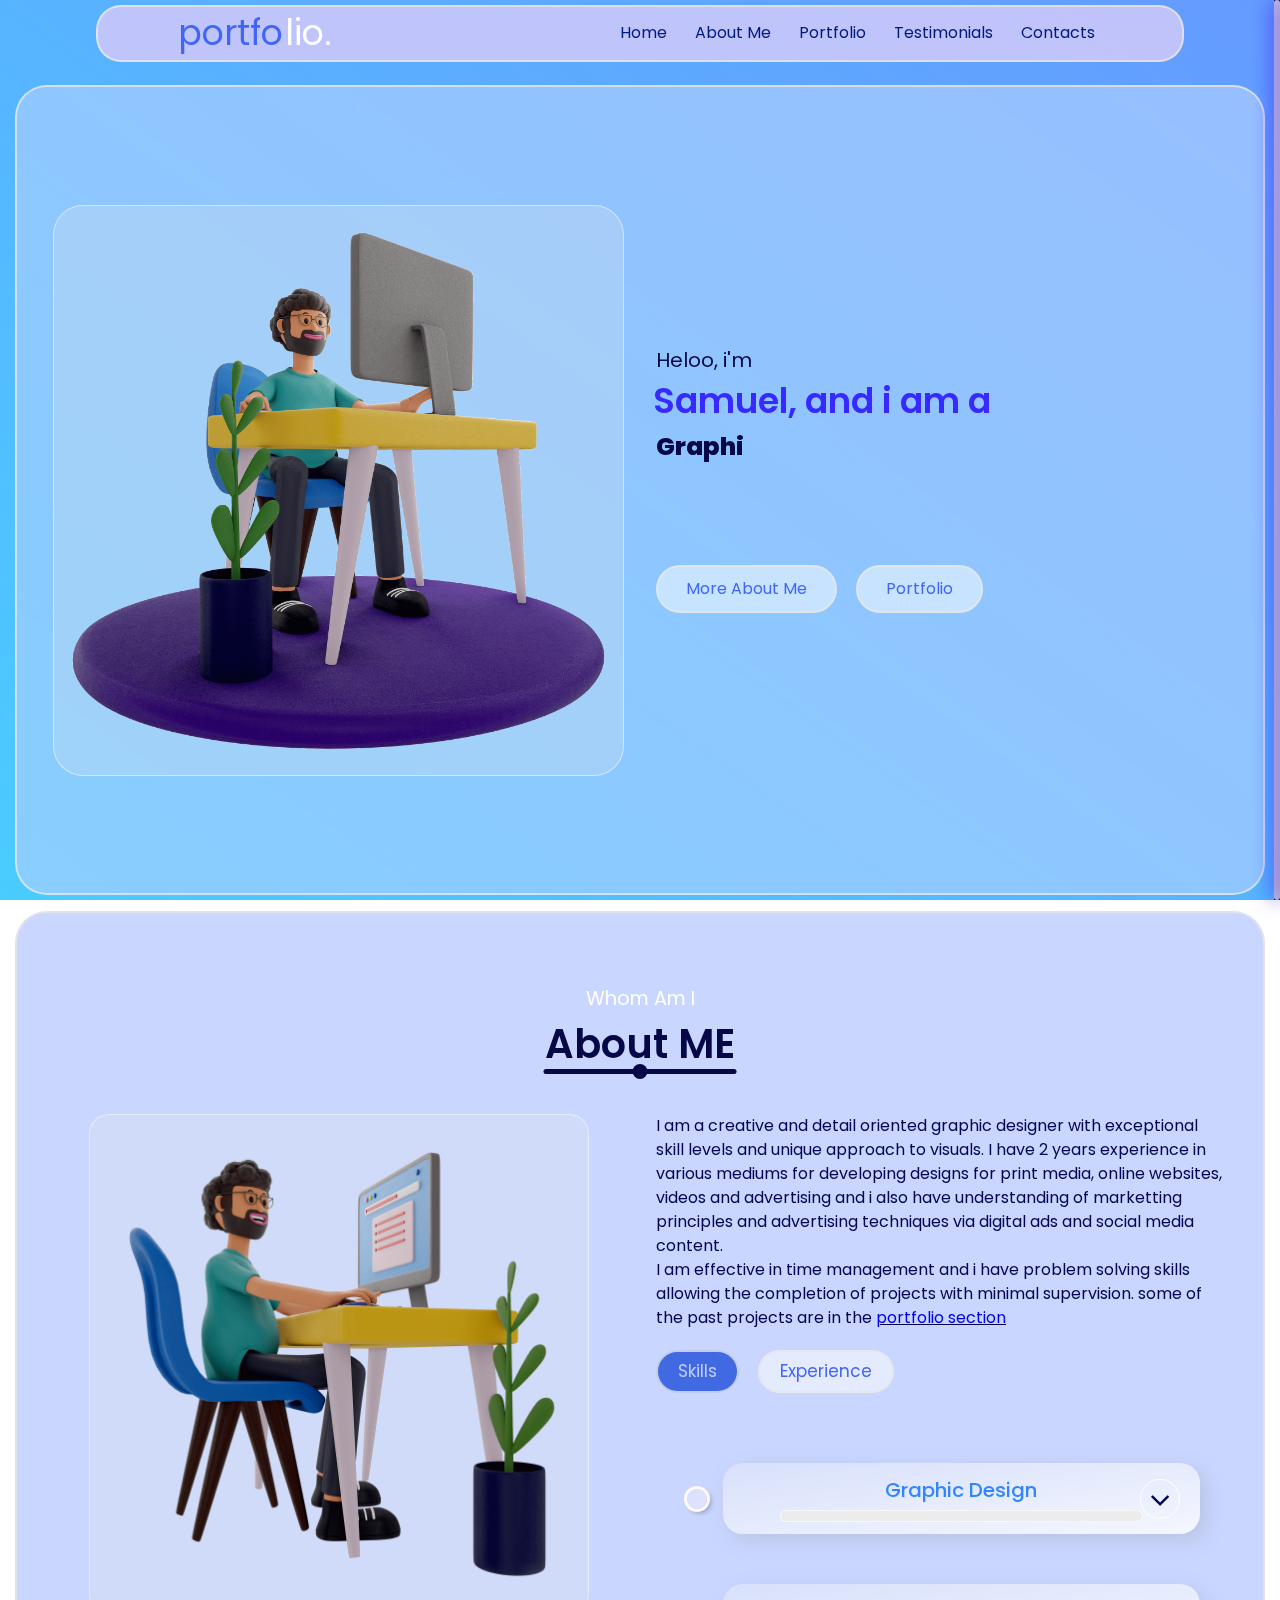
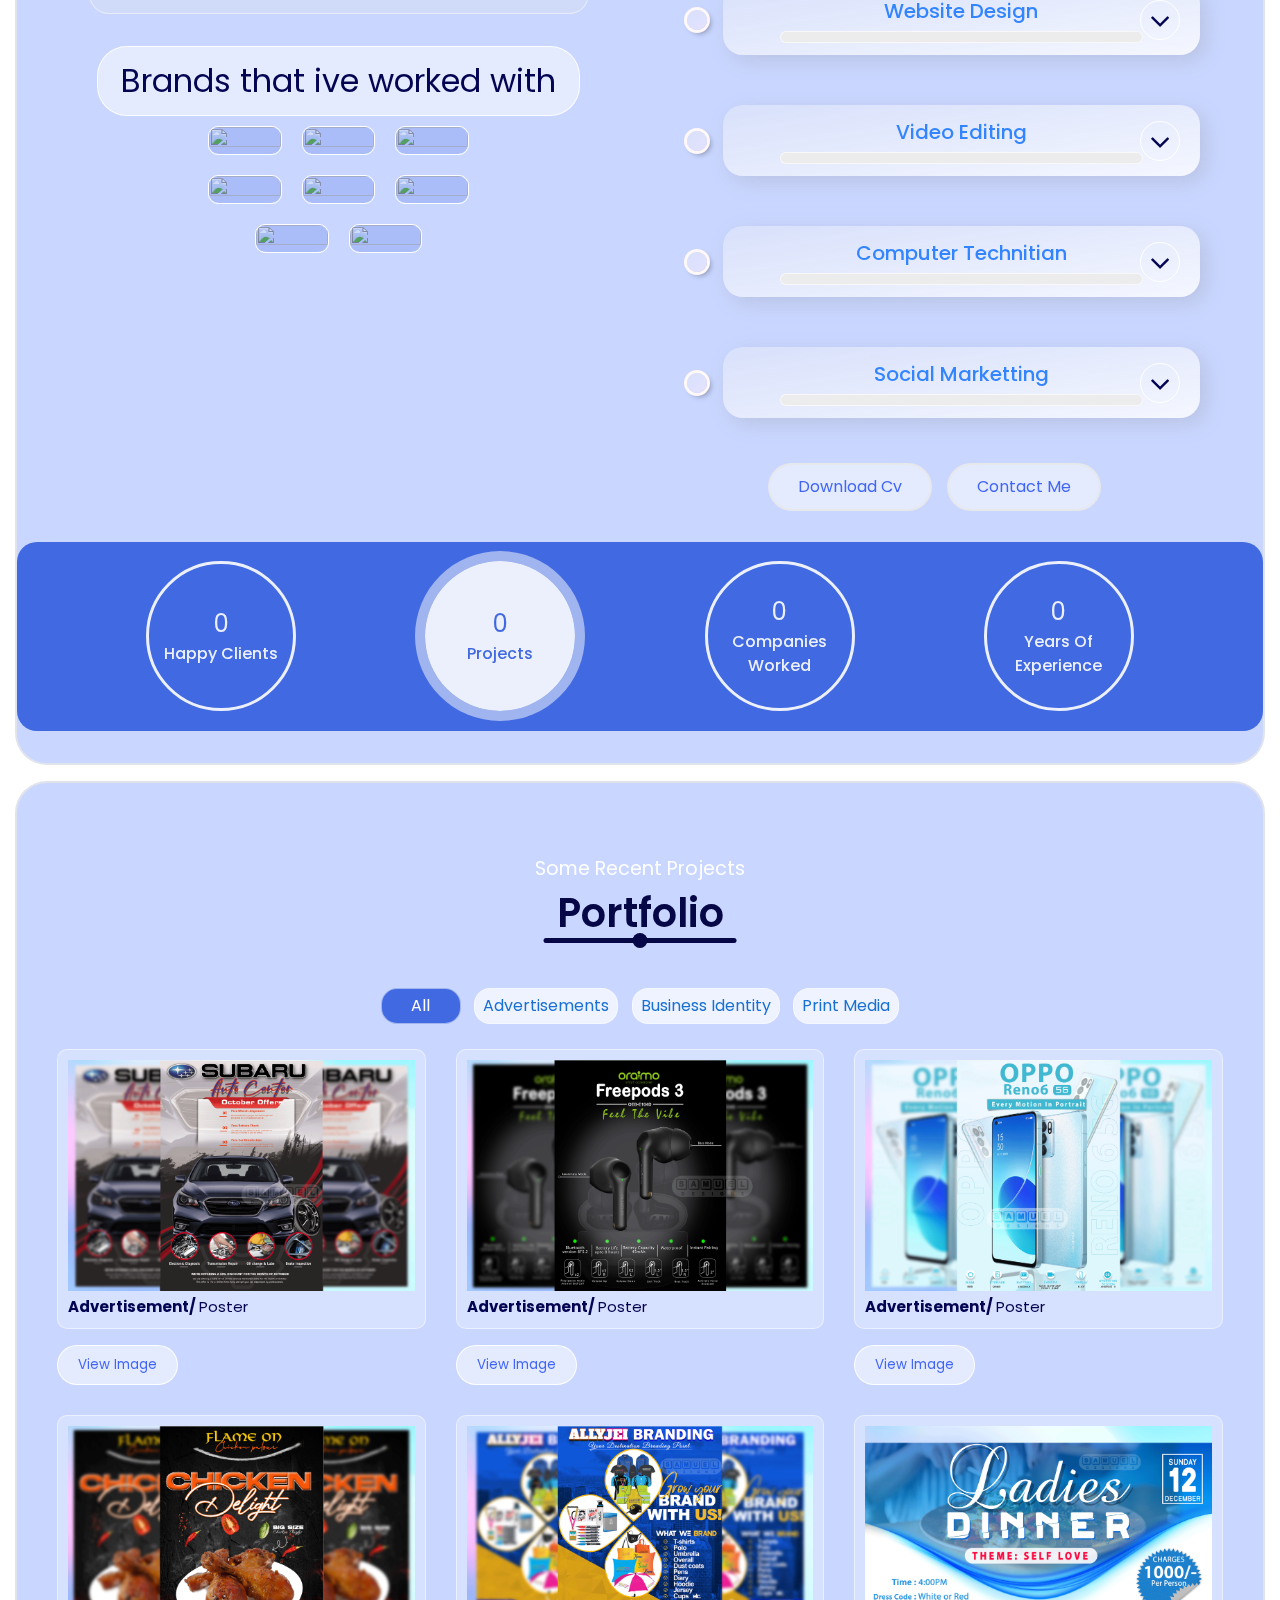
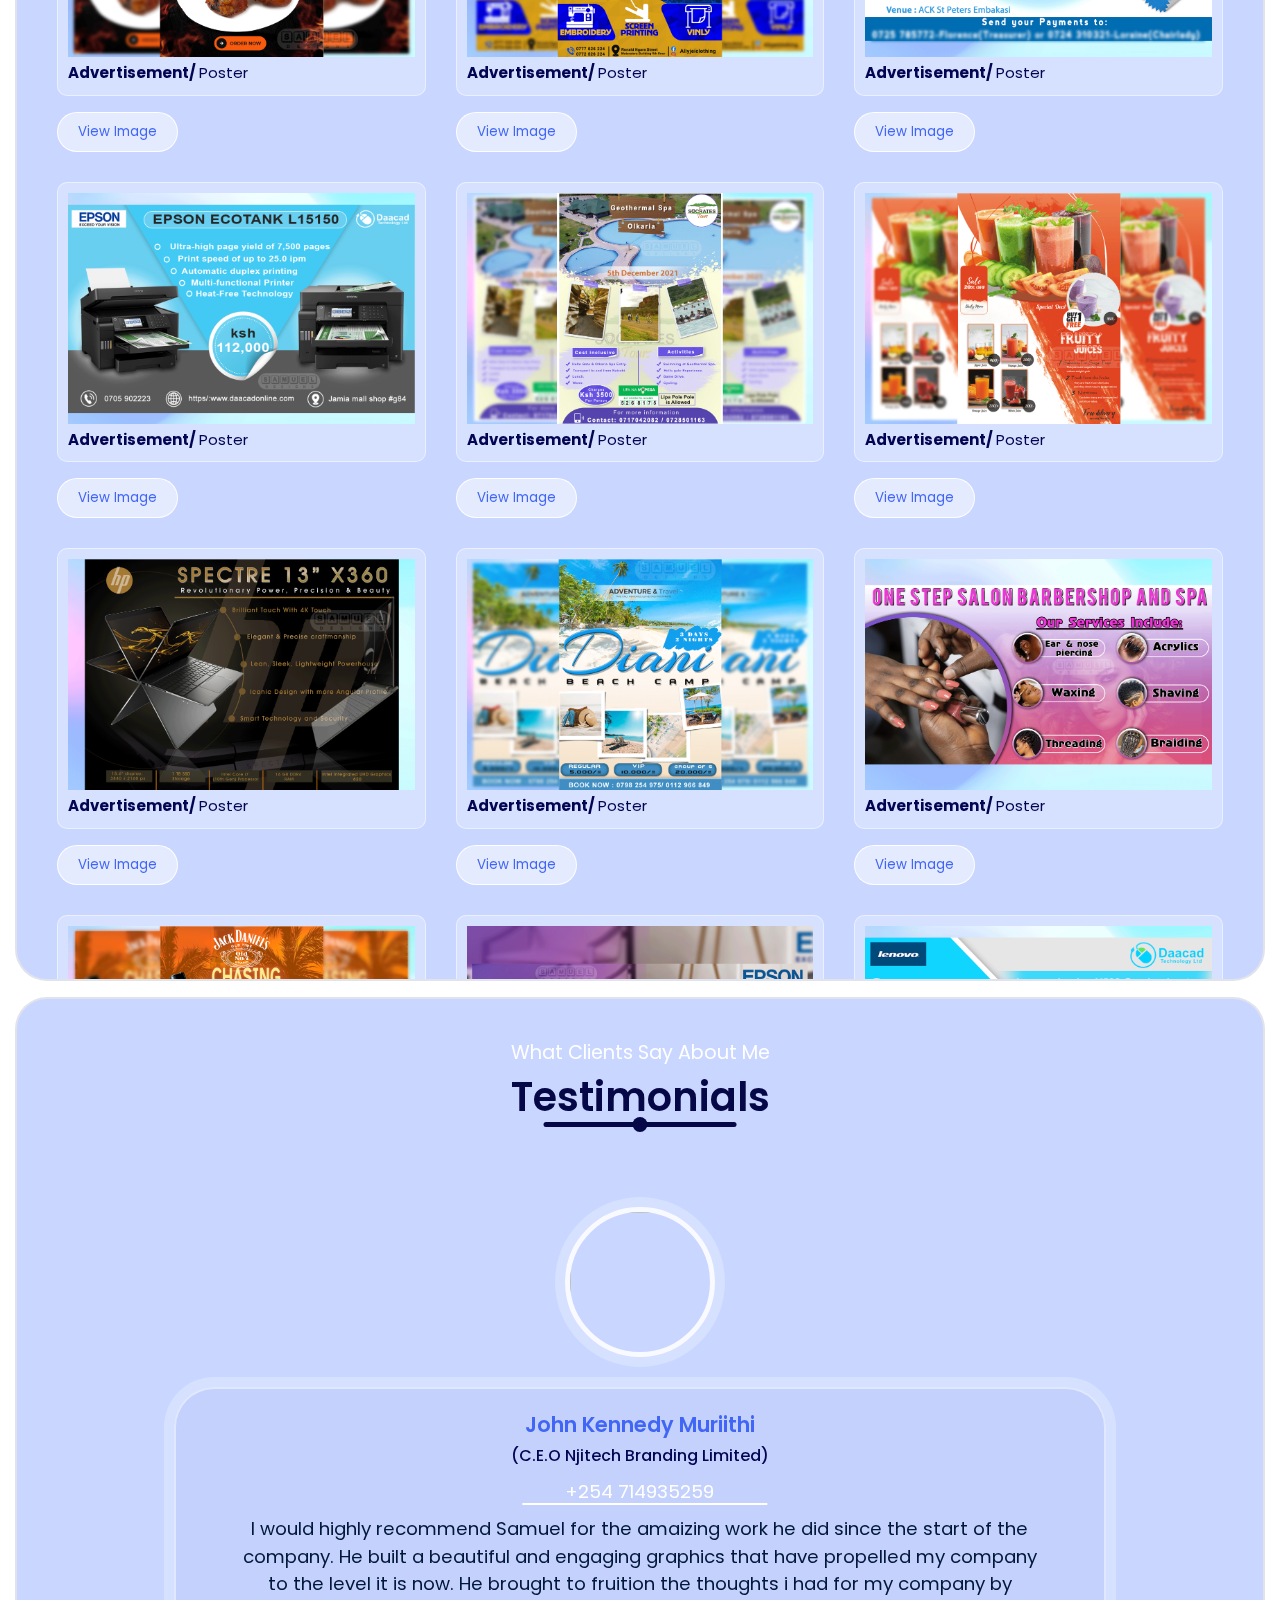
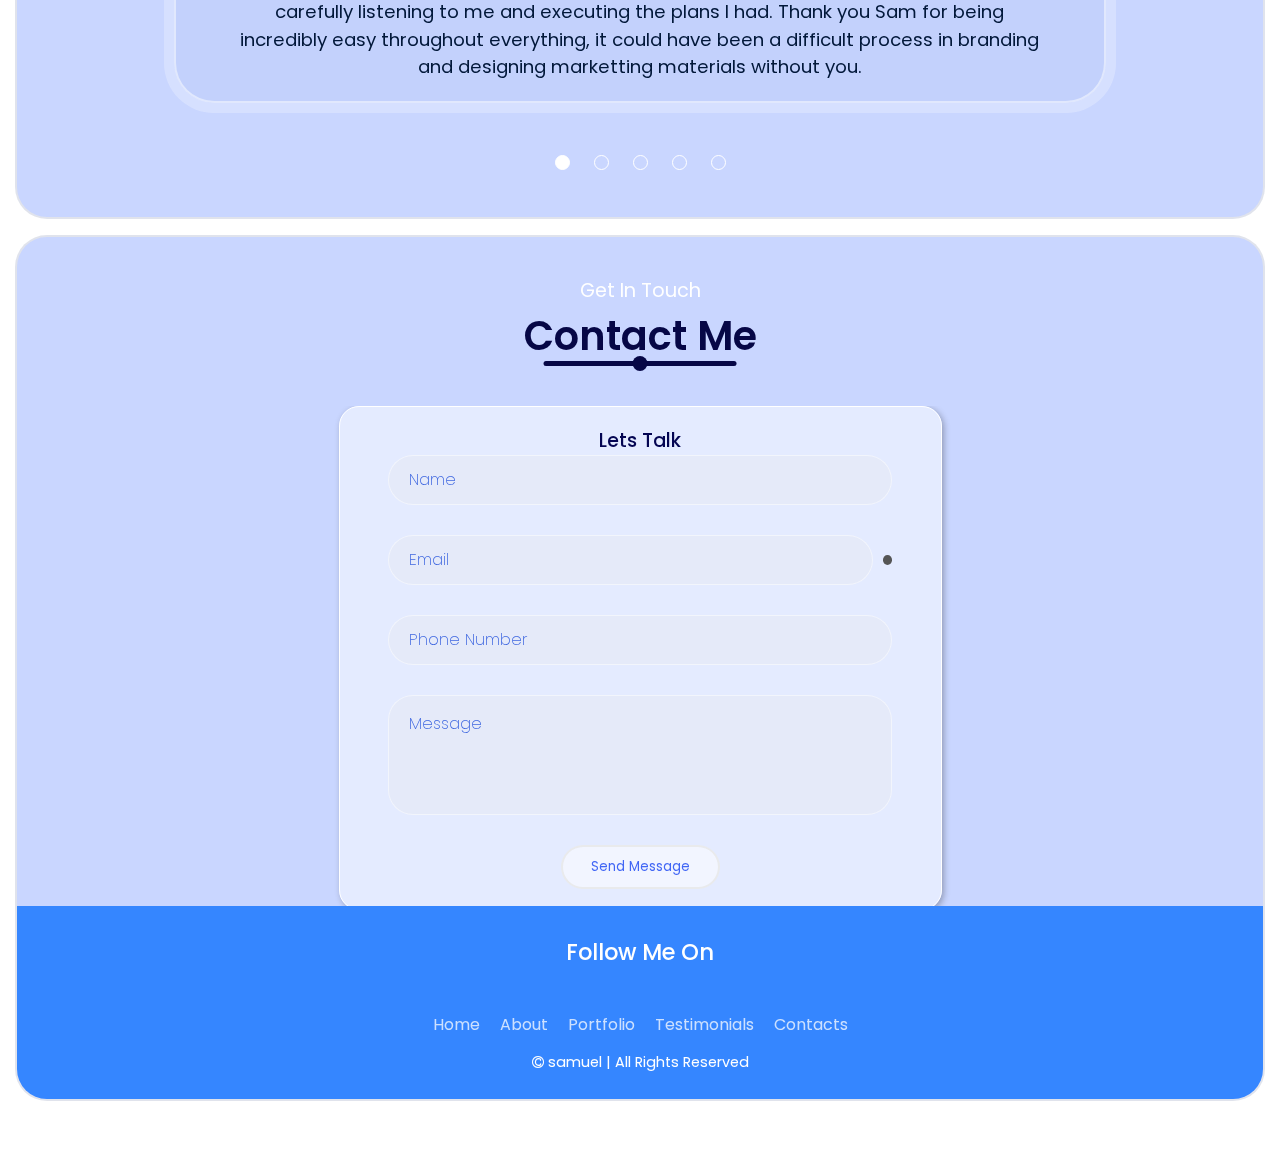
==== commit 983ba8e1: "Update index.html" ====
--- a/index.html
+++ b/index.html
@@ -1573,12 +1573,9 @@
                         <h2>John Kennedy Muriithi</h2>
                         <h4>(C.E.O Njitech Branding Limited)</h4>
                         <p class="contacts">+254 714935259</p>
-                        <p>i would highly reccommend samuel for the amaizing work he did starting my company from
-                            scratch and building a
-                            beautiful and engaging graphic work throughout.He listened to my thoughts and did exactly
-                            what i was dreaming of and brought it to fruition. Thank you Sam for being incredibly easy
-                            through every thing that could be a difficult process in branding and designing marketting
-                            materials. </p>
+                        <p>I would highly recommend Samuel for the amaizing work he did since the start of the company.
+                            He built a beautiful and engaging graphics that have propelled my company to the level it is now. He brought to fruition the thoughts i had for my company by carefully listening to me and executing the plans I had. Thank you Sam for being incredibly easy
+                            throughout everything, it could have been a difficult process in branding and designing marketting materials without you. </p>
                     </div>
                 </div>
 
@@ -1588,10 +1585,10 @@
                         <h2>Idah Gaaki</h2>
                         <h4>(C.E.O Kwetu Decor & Designs)</h4>
                         <p class="contacts">+254 727373961</p>
-                        <p>Sam has been working for Kwetu Decor and designs for a long period of time as a graphic
+                        <p>Sam has been working for Kwetu Decor and designs for a long period as a graphic
                             designer and Marketting assistant. He is thorough, diligent, hardworking and keen on
-                            details.He is prompt and responsive to feedback.His artwork and designs are always
-                            impressive and exactly what we want. i would highly recommend him for any role related to
+                            details.He is prompt and responsive to feedback. His artwork and designs are always
+                            impressive and exactly what we want. I would highly recommend him for any role related to
                             graphics and digital Marketting.</p>
                     </div>
                 </div>
@@ -1617,12 +1614,12 @@
                         <h2>Omar Abdi</h2>
                         <h4>(C.E.O Daacad Technology)</h4>
                         <p class="contacts">+254 714156515</p>
-                        <p>I tried Samuel after a recommendation from someone and the first work that i gave him was
+                        <p>I tried Samuel after a recommendation from someone and the first work that I gave him was
                             absolutely beautiful.
-                            As my business expanded i went back to HIM again and again and he always does a fantastic
-                            job. He is soo easy to work with, professional, efficient and reasonable. if i ever need any
+                            As my business expanded I went back to him again and again and he always does a fantastic
+                            job. He is soo easy to work with, professional, efficient and reasonable. if I ever need any
                             services related to graphics and marketting
-                            i will definitely get back to him.
+                            I will definitely get back to him.
                         </p>
                     </div>
                 </div>
@@ -1639,6 +1636,7 @@
                             committed to his work. </p>
                     </div>
                 </div>
+
 
             </div>
             <div class="testim-slides">
@@ -1759,4 +1757,4 @@
 </script>
 </body>
 
-</html>+</html>
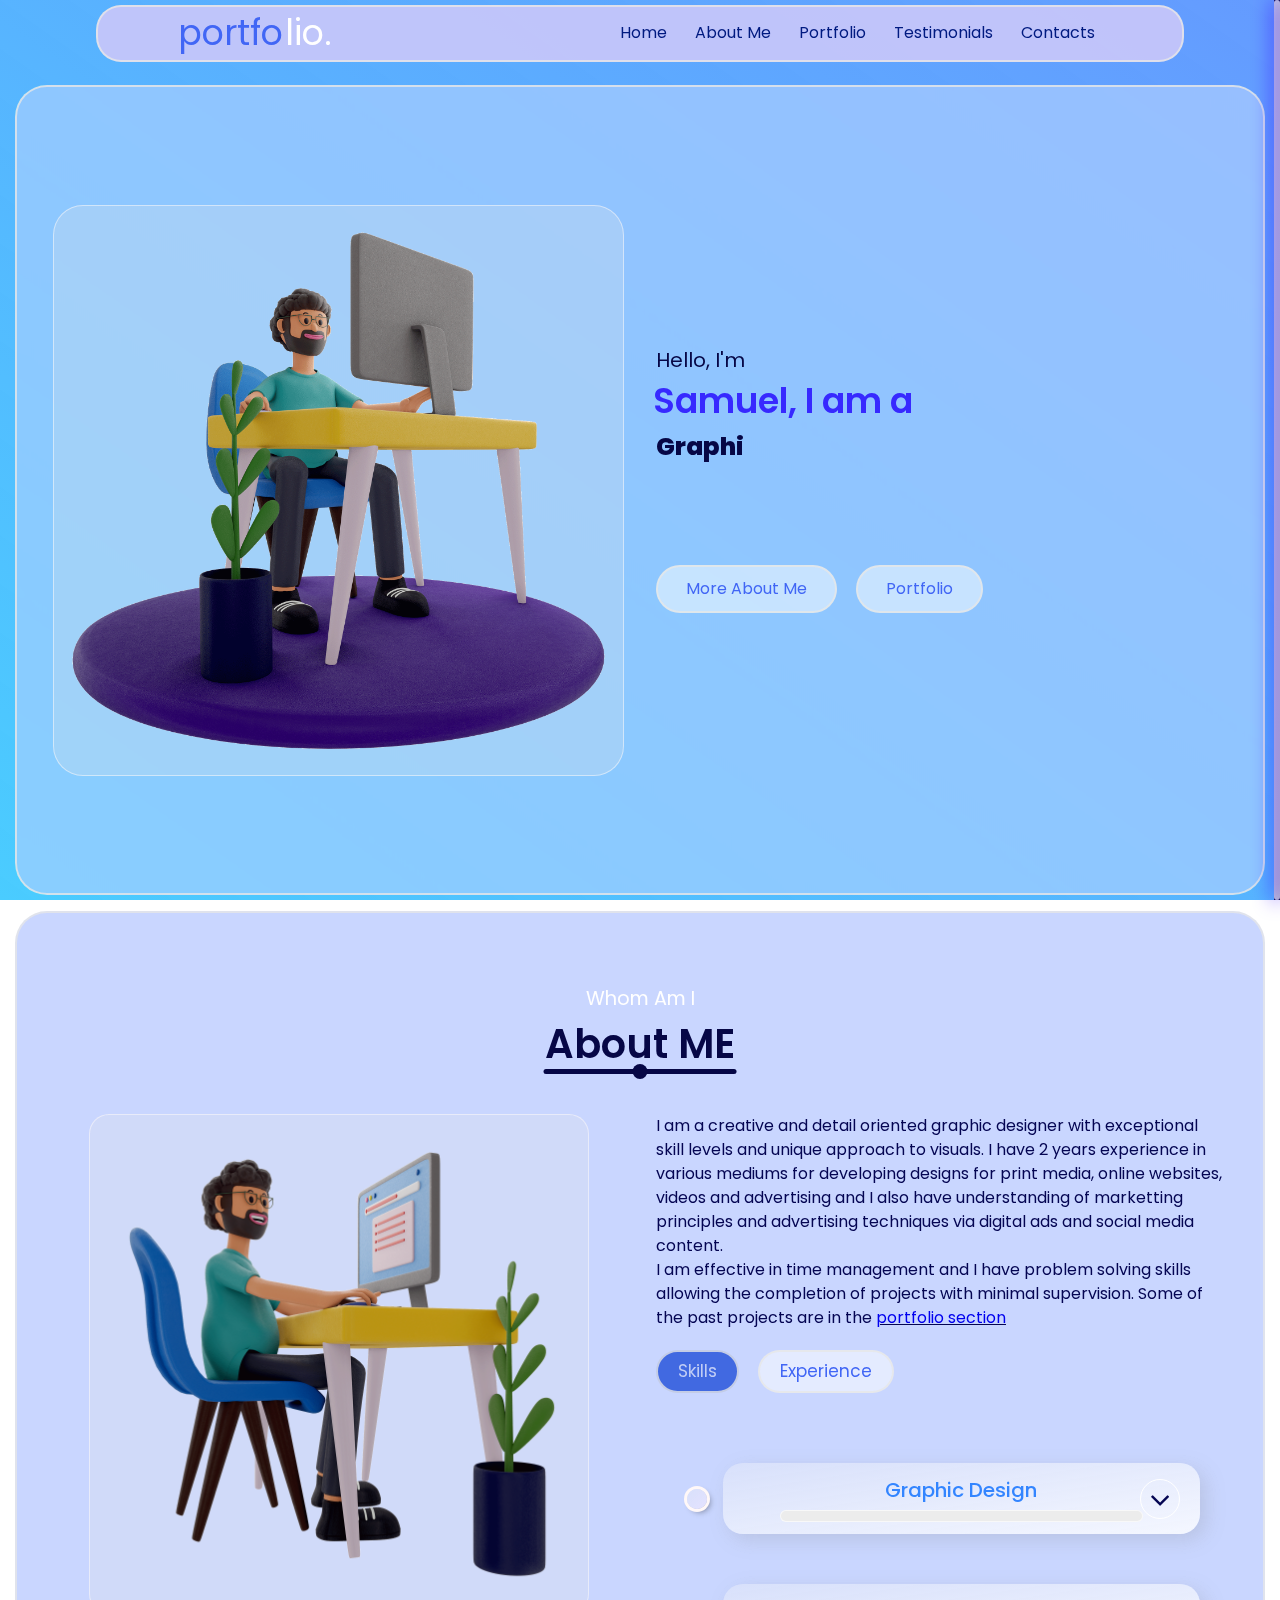
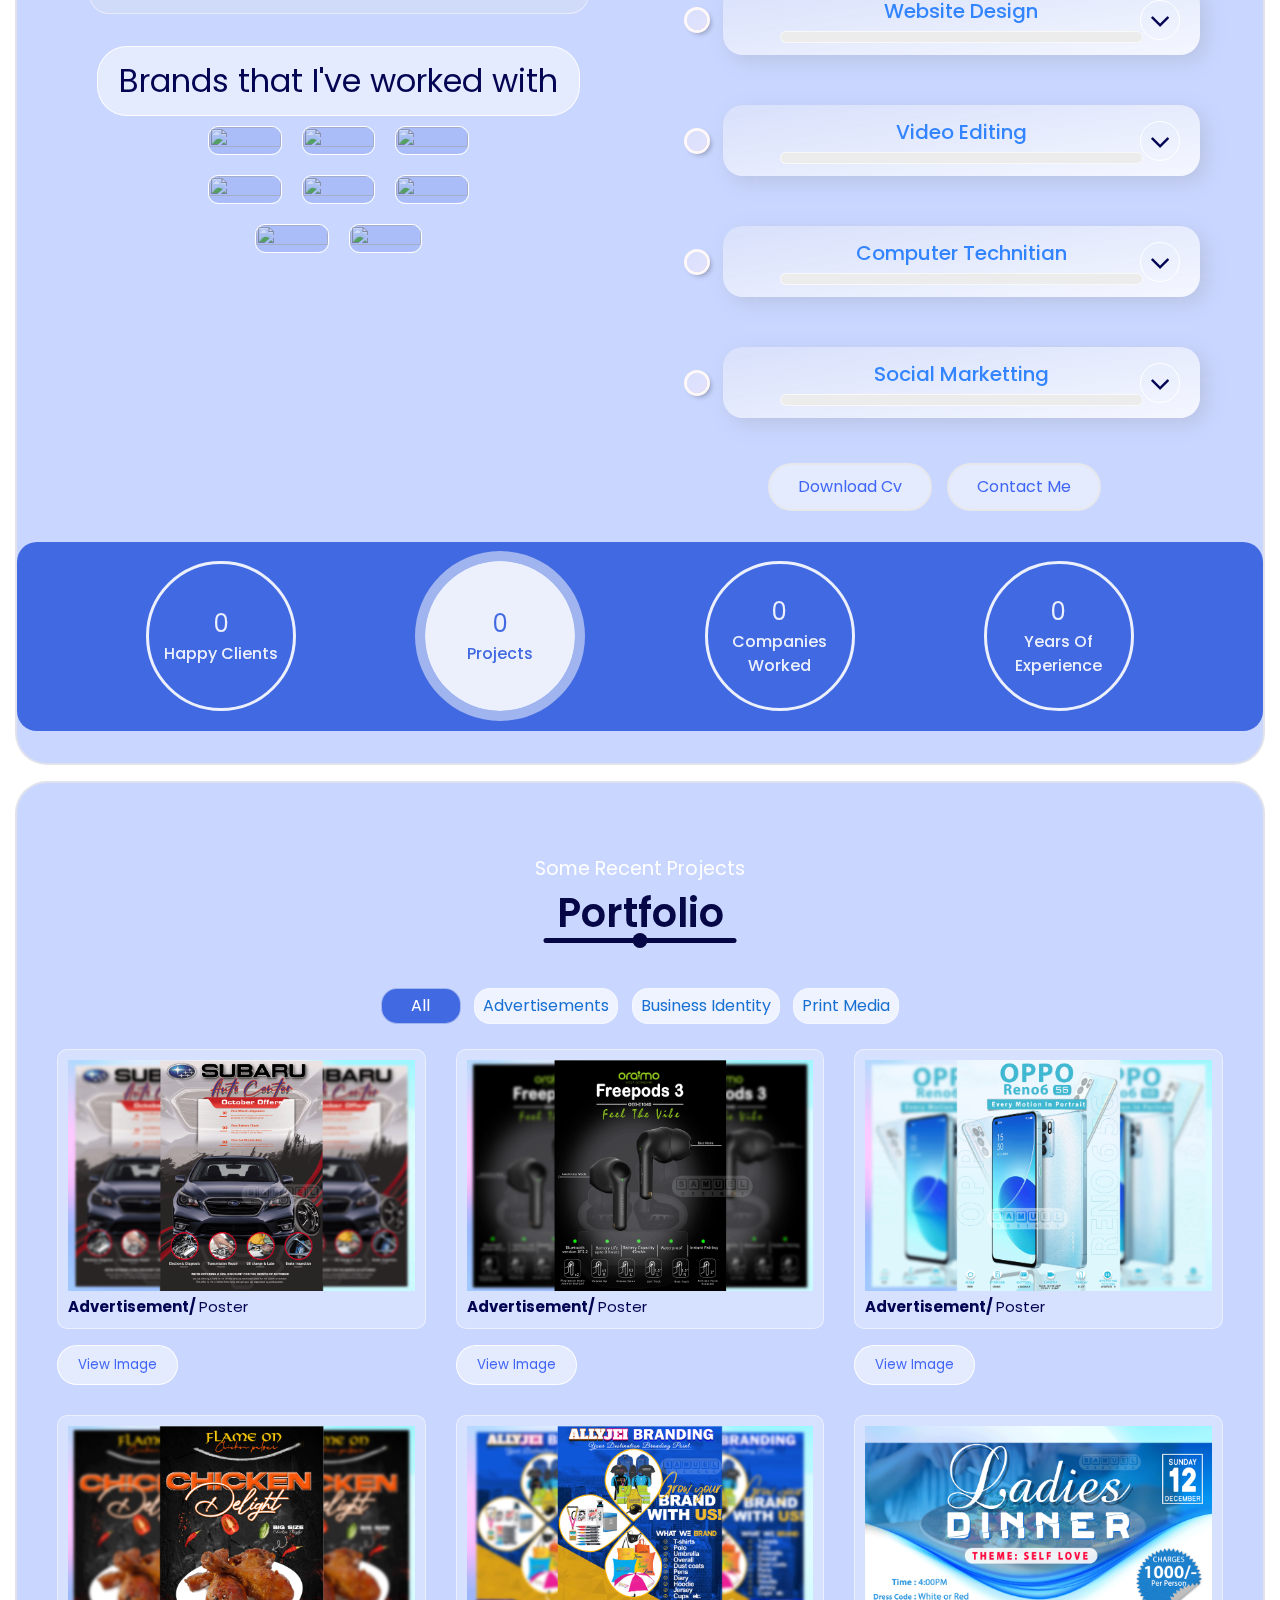
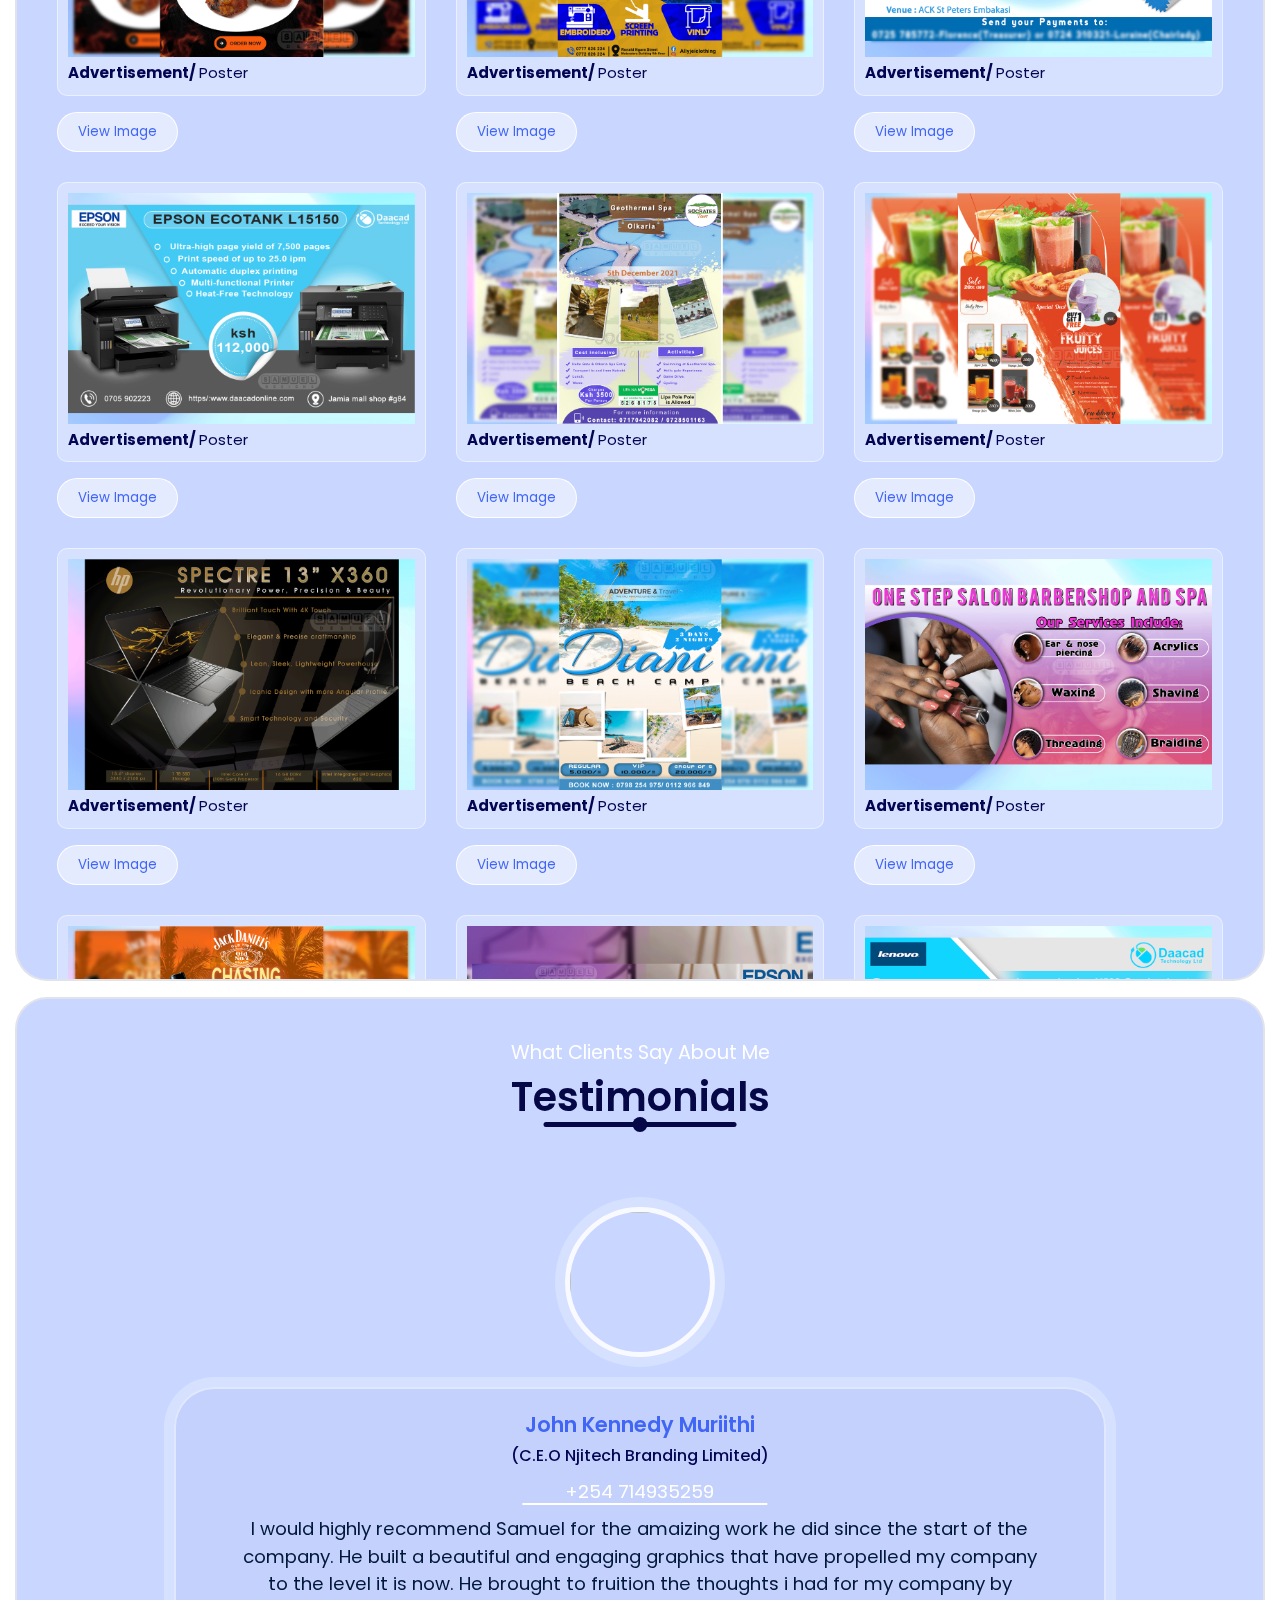
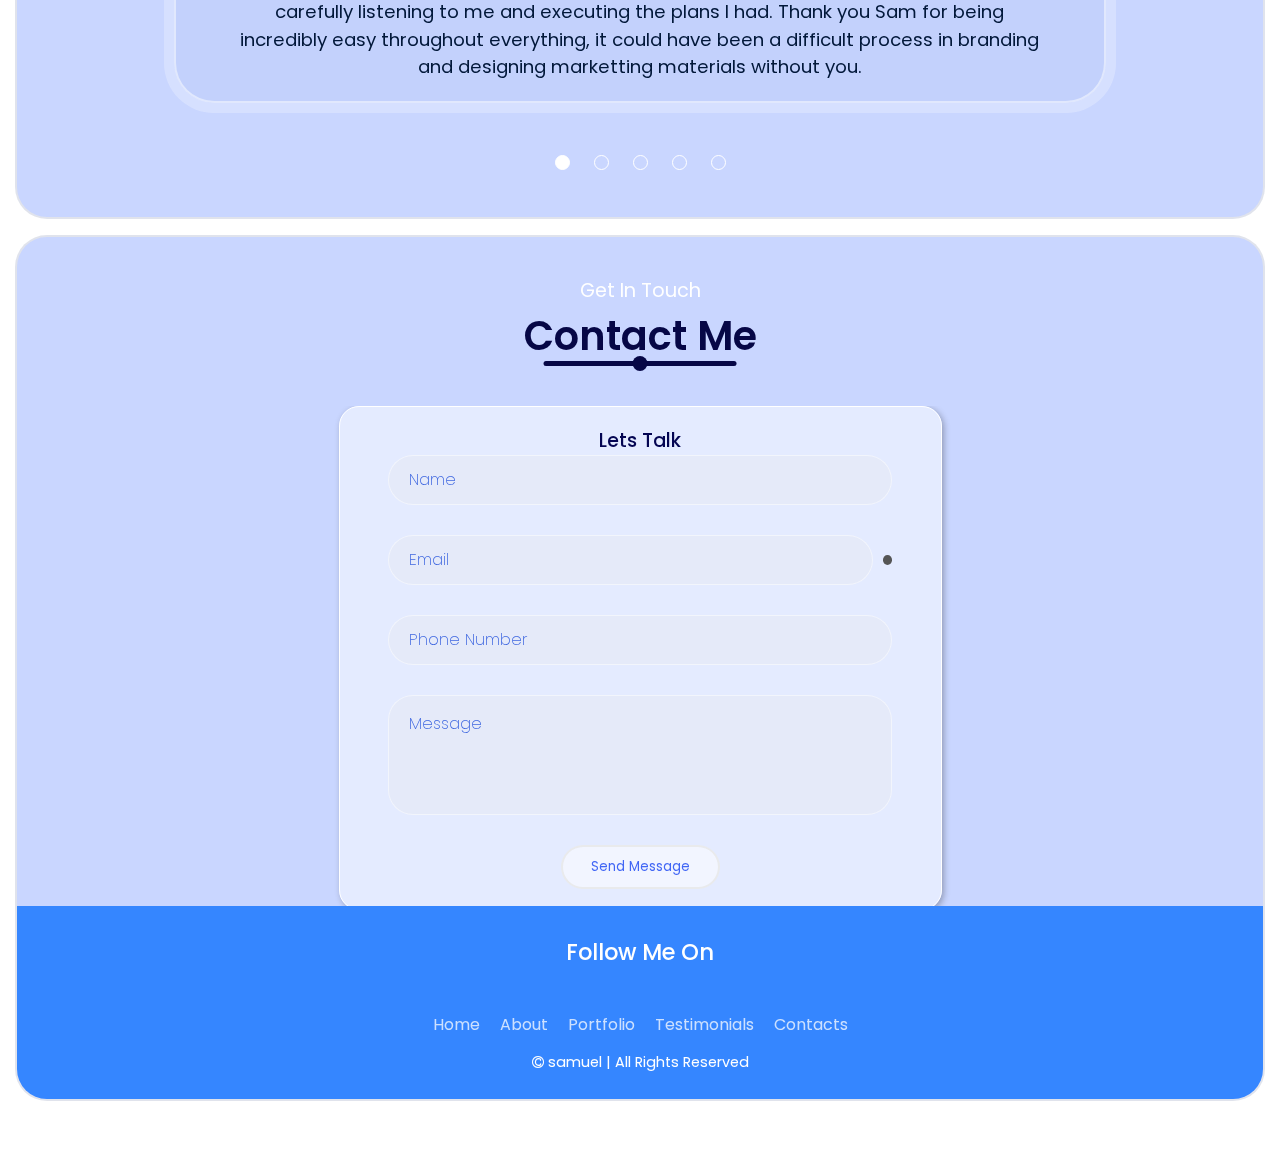
==== commit aabed362: "Add files via upload" ====
--- a/index.html
+++ b/index.html
@@ -18,7 +18,7 @@
 <!--=============================== START BACKGROUND ================================ -->
 <div class="page-loader">
 <div class="page-loader-inner">
-    <h3>loading</h3>
+    <h3>Loading</h3>
     <div class="loader">
         <span style="--i:1;"></span>
         <span style="--i:2;"></span>
@@ -143,8 +143,8 @@
             </div>
         </div>
         <div class="home-text">
-            <div class="text-1">Heloo, i'm </div>
-            <div class="text-2">Samuel, and i am a</div>
+            <div class="text-1">Hello, I'm </div>
+            <div class="text-2">Samuel, <span>I am a</span></div>
             <div class="text-3"><span class="typing"></span></div>
 
             <a href="#about" class="home-btn btn">more about me</a>
@@ -181,7 +181,7 @@
 
             <div class="brand-section">
                 <div class="brand-title">
-                    <h1>Brands that ive worked with</h1>
+                    <h1>Brands that I've worked with</h1>
                 </div>
                 <div class="brands">
                     <div class="brand">
@@ -238,11 +238,11 @@
         <div class="about-text">I am a creative and detail oriented graphic designer with exceptional skill levels and
             unique
             approach to visuals. I have 2 years experience in various mediums for developing designs for print media,
-            online websites, videos and advertising and i also have understanding of marketting principles and
+            online websites, videos and advertising and I also have understanding of marketting principles and
             advertising techniques via digital ads
             and social media content.<br>
-            I am effective in time management and i have problem solving skills allowing the completion of projects with
-            minimal supervision. some of the past projects are in the <u><a href="#portfolio">portfolio section</a></u>
+            I am effective in time management and I have problem solving skills allowing the completion of projects with
+            minimal supervision. Some of the past projects are in the <u><a href="#portfolio">portfolio section</a></u>
 
             <p></p>
 
@@ -452,13 +452,13 @@
                 <p>I am a creative and detail oriented graphic designer with exceptional skill levels and unique
                     approach to visuals. I have 2 years experience in various mediums for developing designs for print
                     media, online
-                    websites, videos and advertising and i also have understanding of marketting principles and
+                    websites, videos and advertising and I also have understanding of marketting principles and
                     advertising techniques via
                     digital ads
                     and social media content.<br>
-                    I am effective in time management and i have problem solving skills allowing the completion of
+                    I am effective in time management and I have problem solving skills allowing the completion of
                     projects with minimal
-                    supervision. some of the past projects are in the <u><a href="#portfolio">portfolio section</a></u>
+                    supervision. Some of the past projects are in the <u><a href="#portfolio">portfolio section</a></u>
                 </p>
 
             </div>
@@ -652,7 +652,7 @@
 
         <div class="brand-section">
             <div class="brand-title">
-                <h1>Brands that ive worked with</h1>
+                <h1>Brands that I've worked with</h1>
             </div>
             <div class="brands">
                 <div class="brand">
@@ -1637,7 +1637,6 @@
                     </div>
                 </div>
 
-
             </div>
             <div class="testim-slides">
                 <div onclick="sideSlide(-1)" class="slide left">
@@ -1685,6 +1684,11 @@
 <input type="hidden" name="_captcha" value="false">
 
         <form action="https://formsubmit.co/samnjirigah02@gmail.com" method="POST" class="form" id="form">
+        <!-- honeypot -->
+        <input type="text" name="_honey" style="display: none;">
+        <!-- disable captcha -->
+        <input type="hidden" name="_captcha" value="false">
+
             <h3>Lets Talk</h3>
             <div class="input-group">
                 <input type="text" name="name" placeholder="Name" id="name" class="input-control" required>
@@ -1701,7 +1705,7 @@
             </div>
 
             <div class="input-group">
-                <textarea  name="message" placeholder="Message" id="message" class="input-control" required></textarea>
+                <textarea  name="comments, questions" placeholder="Message" id="message" class="input-control" required></textarea>
             </div>
 
             <div class="submit-btn">
@@ -1725,7 +1729,7 @@
                 <li><a target="_blank" href="https://twitter.com/GraphicsHood">
                         <ion-icon name="logo-twitter"></ion-icon>
                     </a></li>
-                <li><a target="_blank" href="#">
+                <li><a target="_blank" href="https://www.linkedin.com/in/samuel-migwi-109406232/">
                         <ion-icon name="logo-linkedin"></ion-icon>
                     </a></li>
 
@@ -1757,4 +1761,4 @@
 </script>
 </body>
 
-</html>
+</html>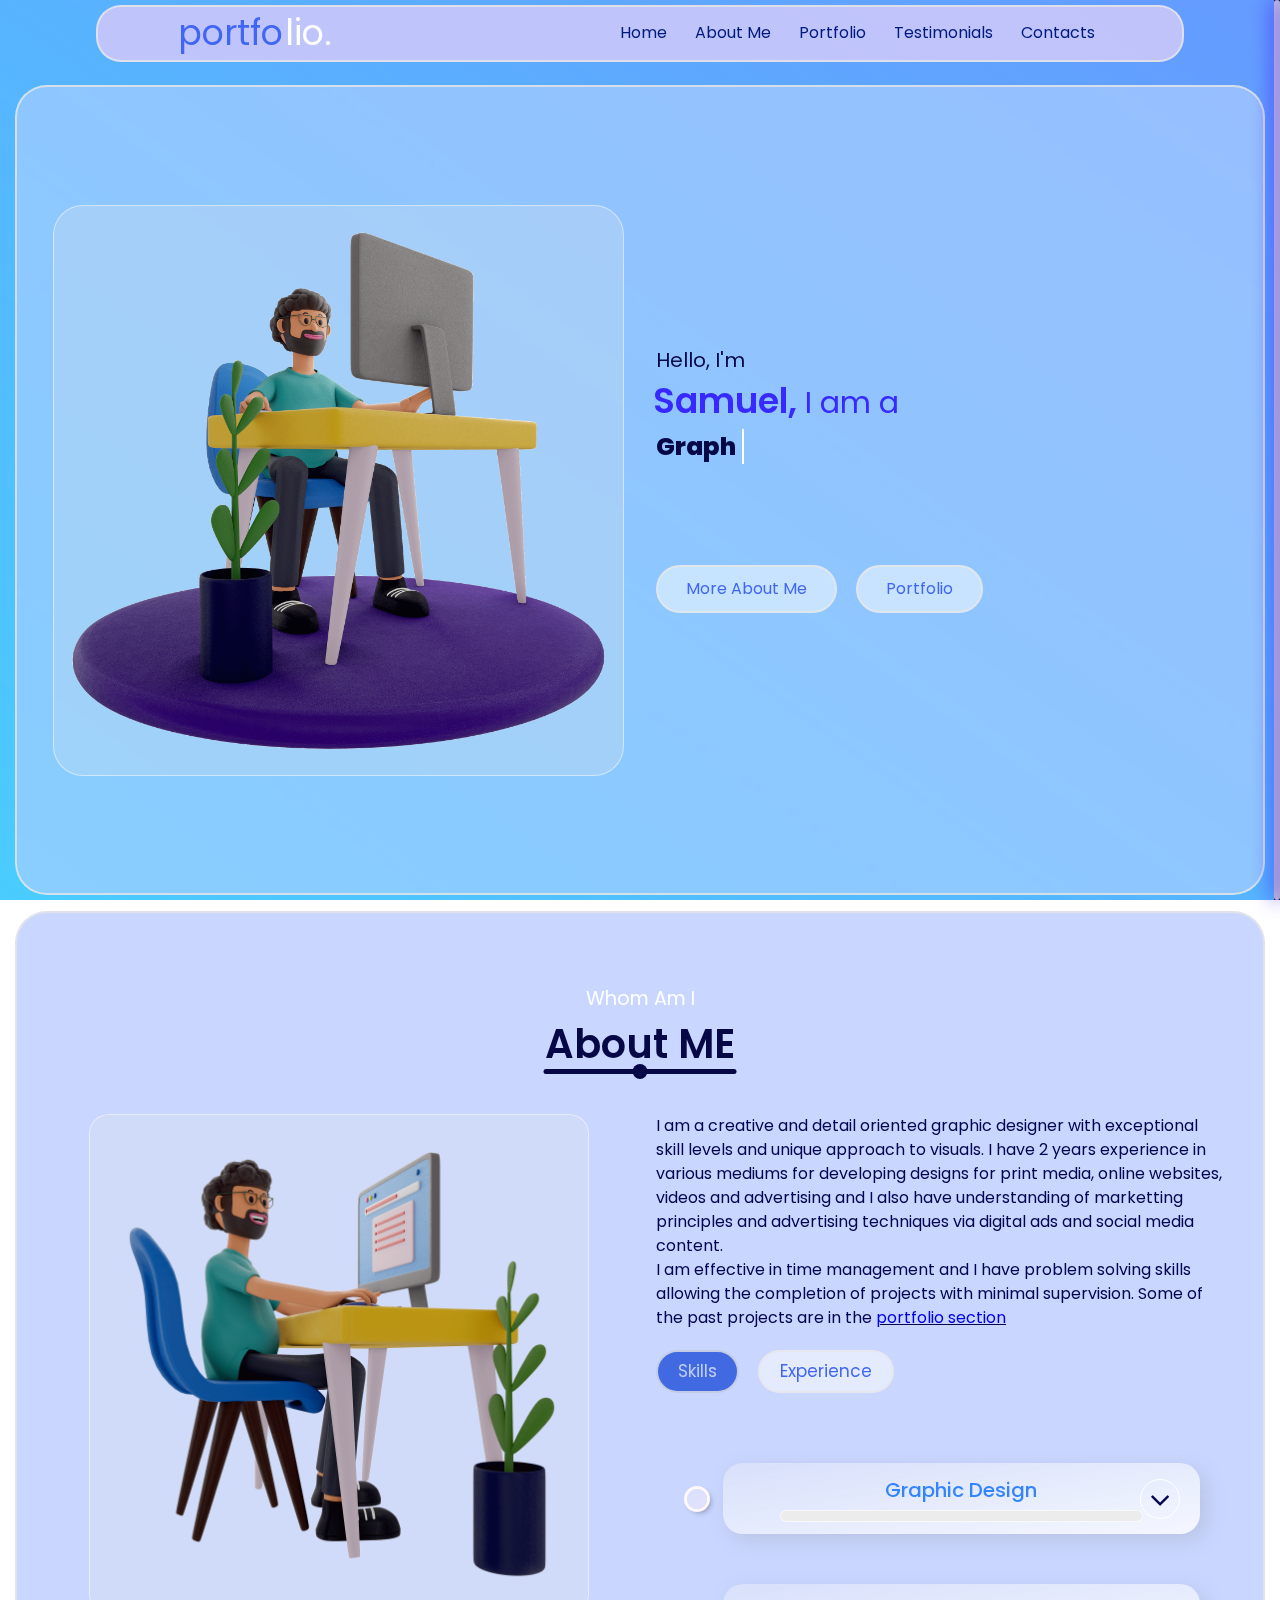
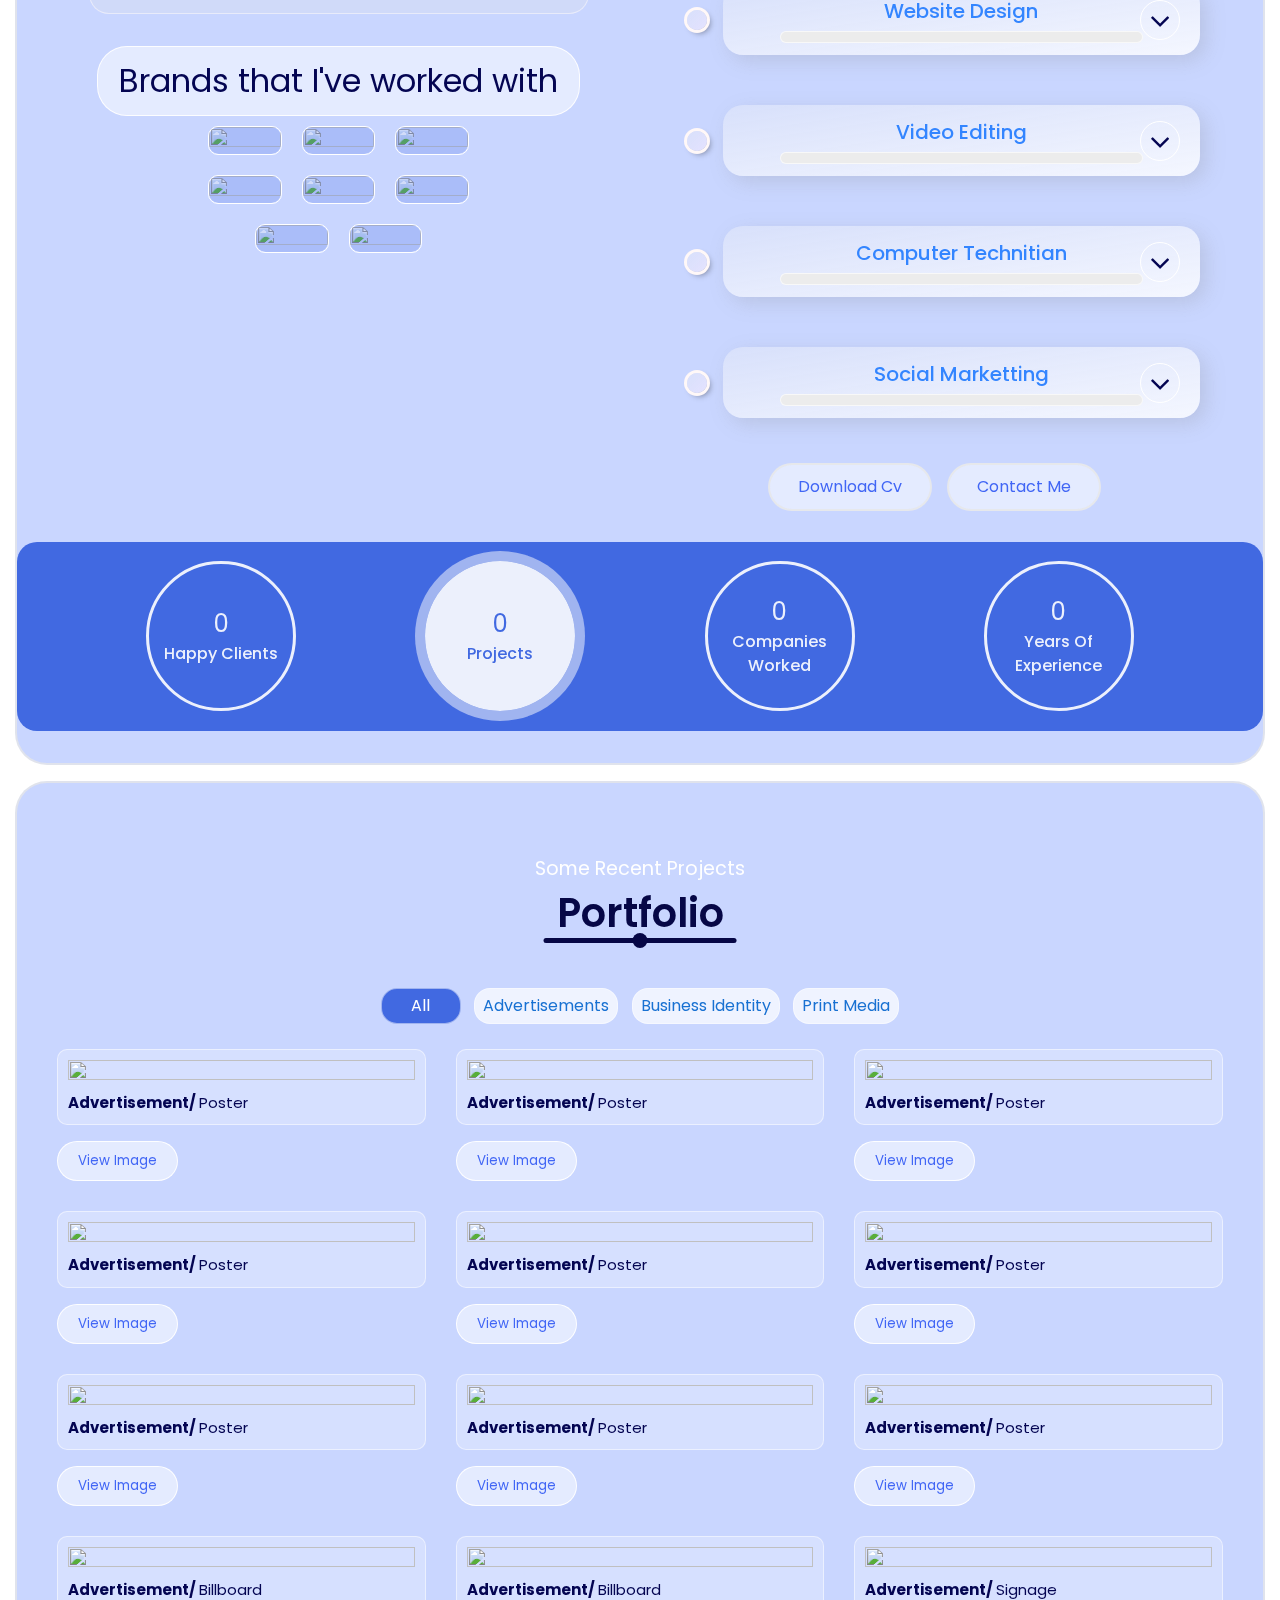
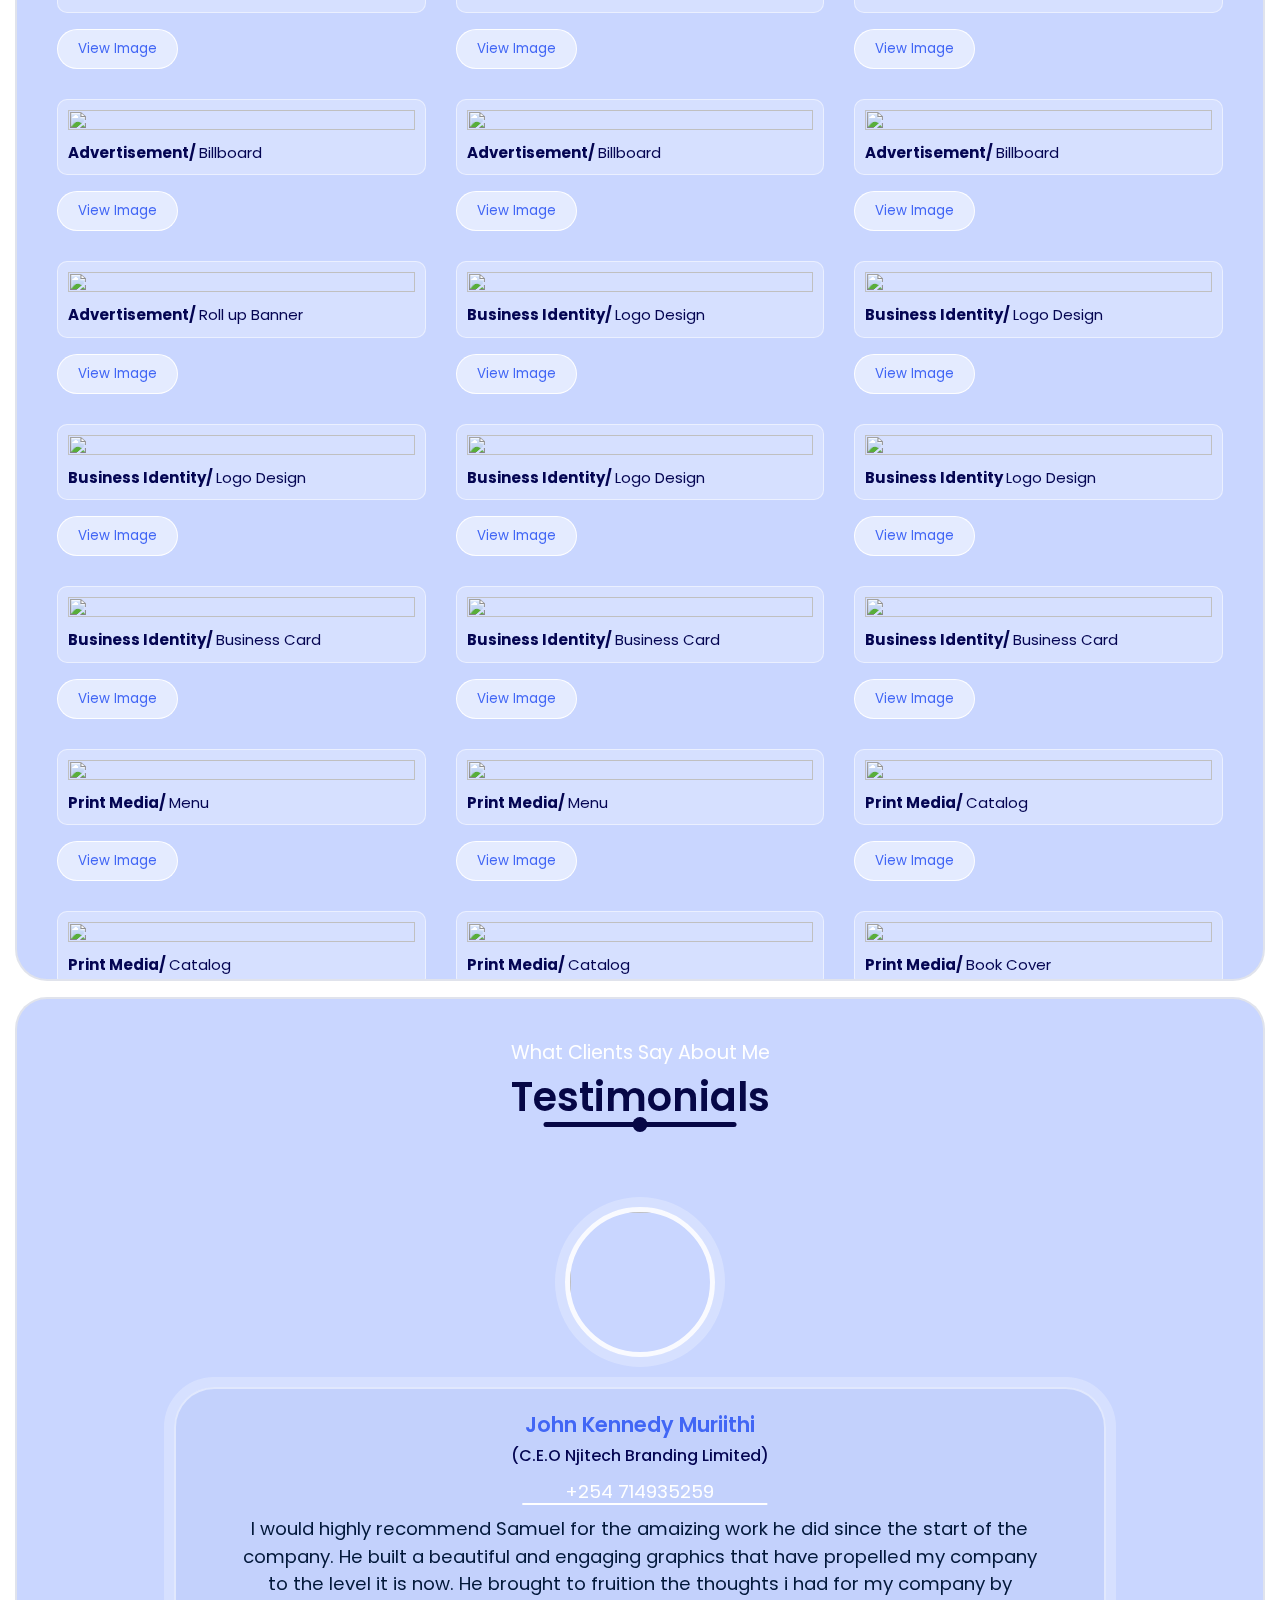
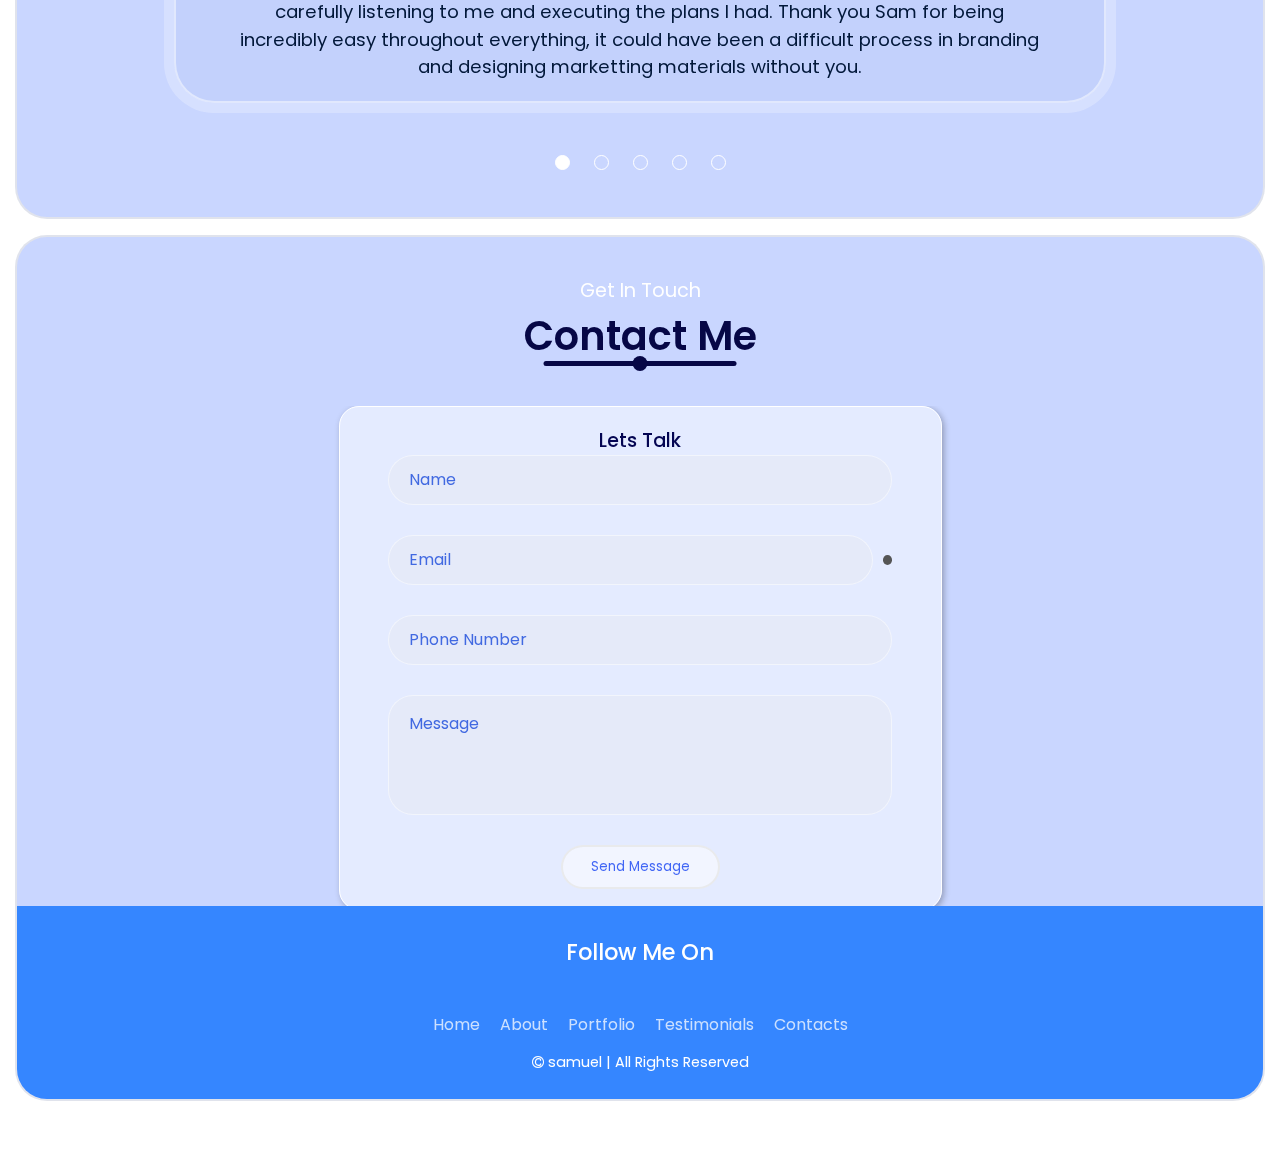
==== commit 48209a63: "Add files via upload" ====
--- a/index.html
+++ b/index.html
@@ -788,9 +788,11 @@
     <div class="portfolio-items">
 
         <!-- ---------------------start posters------------- -->
-        <div class="portfolio-item" data-category="adverts">
-            <div class="portfolio-item-thumbnail">
-                <img src="Images/portfolio Images/Posters/010.png" alt="">
+
+
+        <div class="portfolio-item" data-category="adverts">
+            <div class="portfolio-item-thumbnail">
+                <img src="Images/portfolio Images/Posters/001.jpg" alt="">
                 <h5>Advertisement/ <span>Poster</span></h5>
             </div>
             <button class="btn view-projects more-info-btn" data-modal="posters">view image</button>
@@ -798,7 +800,7 @@
 
         <div class="portfolio-item" data-category="adverts">
             <div class="portfolio-item-thumbnail">
-                <img src="Images/portfolio Images/Posters/008.png" alt="">
+                <img src="Images/portfolio Images/Posters/002.jpg" alt="">
                 <h5>Advertisement/ <span>Poster</span></h5>
             </div>
             <button class="btn view-projects more-info-btn" data-modal="posters">view image</button>
@@ -806,7 +808,7 @@
 
         <div class="portfolio-item" data-category="adverts">
             <div class="portfolio-item-thumbnail">
-                <img src="Images/portfolio Images/Posters/009.png" alt="">
+                <img src="Images/portfolio Images/Posters/003.jpg" alt="">
                 <h5>Advertisement/ <span>Poster</span></h5>
             </div>
             <button class="btn view-projects more-info-btn" data-modal="posters">view image</button>
@@ -814,7 +816,7 @@
 
         <div class="portfolio-item" data-category="adverts">
             <div class="portfolio-item-thumbnail">
-                <img src="Images/portfolio Images/Posters/007.png" alt="">
+                <img src="Images/portfolio Images/Posters/004.jpg" alt="">
                 <h5>Advertisement/ <span>Poster</span></h5>
             </div>
             <button class="btn view-projects more-info-btn" data-modal="posters">view image</button>
@@ -822,7 +824,7 @@
 
         <div class="portfolio-item" data-category="adverts">
             <div class="portfolio-item-thumbnail">
-                <img src="Images/portfolio Images/Posters/004.png" alt="">
+                <img src="Images/portfolio Images/Posters/005.jpg" alt="">
                 <h5>Advertisement/ <span>Poster</span></h5>
             </div>
             <button class="btn view-projects more-info-btn" data-modal="posters">view image</button>
@@ -830,7 +832,7 @@
 
         <div class="portfolio-item" data-category="adverts">
             <div class="portfolio-item-thumbnail">
-                <img src="Images/portfolio Images/Posters/005.png" alt="">
+                <img src="Images/portfolio Images/Posters/006.jpg" alt="">
                 <h5>Advertisement/ <span>Poster</span></h5>
             </div>
             <button class="btn view-projects more-info-btn" data-modal="posters">view image</button>
@@ -838,15 +840,16 @@
 
         <div class="portfolio-item" data-category="adverts">
             <div class="portfolio-item-thumbnail">
-                <img src="Images/portfolio Images/Posters/003.png" alt="">
+                <img src="Images/portfolio Images/Posters/007.jpg" alt="">
                 <h5>Advertisement/ <span>Poster</span></h5>
             </div>
             <button class="btn view-projects more-info-btn" data-modal="posters">view image</button>
         </div>
 
-        <div class="portfolio-item" data-category="adverts">
-            <div class="portfolio-item-thumbnail">
-                <img src="Images/portfolio Images/Posters/006.png" alt="">
+
+        <div class="portfolio-item" data-category="adverts">
+            <div class="portfolio-item-thumbnail">
+                <img src="Images/portfolio Images/Posters/008.jpg" alt="">
                 <h5>Advertisement/ <span>Poster</span></h5>
             </div>
             <button class="btn view-projects more-info-btn" data-modal="posters">view image</button>
@@ -854,98 +857,13 @@
 
         <div class="portfolio-item" data-category="adverts">
             <div class="portfolio-item-thumbnail">
-                <img src="Images/portfolio Images/Posters/011.png" alt="">
+                <img src="Images/portfolio Images/Posters/009.jpg" alt="">
                 <h5>Advertisement/ <span>Poster</span></h5>
             </div>
             <button class="btn view-projects more-info-btn" data-modal="posters">view image</button>
         </div>
 
 
-        <div class="portfolio-item" data-category="adverts">
-            <div class="portfolio-item-thumbnail">
-                <img src="Images/portfolio Images/Posters/015.png" alt="">
-                <h5>Advertisement/ <span>Poster</span></h5>
-            </div>
-            <button class="btn view-projects more-info-btn" data-modal="posters">view image</button>
-        </div>
-
-        <div class="portfolio-item" data-category="adverts">
-            <div class="portfolio-item-thumbnail">
-                <img src="Images/portfolio Images/Posters/016.png" alt="">
-                <h5>Advertisement/ <span>Poster</span></h5>
-            </div>
-            <button class="btn view-projects more-info-btn" data-modal="posters">view image</button>
-        </div>
-
-
-        <div class="portfolio-item" data-category="adverts">
-            <div class="portfolio-item-thumbnail">
-                <img src="Images/portfolio Images/Posters/019.png" alt="">
-                <h5>Advertisement/ <span>Poster</span></h5>
-            </div>
-            <button class="btn view-projects more-info-btn" data-modal="posters">view image</button>
-        </div>
-
-
-        <div class="portfolio-item" data-category="adverts">
-            <div class="portfolio-item-thumbnail">
-                <img src="Images/portfolio Images/Posters/020.png" alt="">
-                <h5>Advertisement/ <span>Poster</span></h5>
-            </div>
-            <button class="btn view-projects more-info-btn" data-modal="posters">view image</button>
-        </div>
-
-
-
-        <div class="portfolio-item" data-category="adverts">
-            <div class="portfolio-item-thumbnail">
-                <img src="Images/portfolio Images/Posters/022.png" alt="">
-                <h5>Advertisement/ <span>Poster</span></h5>
-            </div>
-            <button class="btn view-projects more-info-btn" data-modal="posters">view image</button>
-        </div>
-
-
-        <div class="portfolio-item" data-category="adverts">
-            <div class="portfolio-item-thumbnail">
-                <img src="Images/portfolio Images/Posters/024.png" alt="">
-                <h5>Advertisement/ <span>Poster</span></h5>
-            </div>
-            <button class="btn view-projects more-info-btn" data-modal="posters">view image</button>
-        </div>
-
-        <div class="portfolio-item" data-category="adverts">
-            <div class="portfolio-item-thumbnail">
-                <img src="Images/portfolio Images/Posters/025.png" alt="">
-                <h5>Advertisement/ <span>Poster</span></h5>
-            </div>
-            <button class="btn view-projects more-info-btn" data-modal="posters">view image</button>
-        </div>
-
-        <div class="portfolio-item" data-category="adverts">
-            <div class="portfolio-item-thumbnail">
-                <img src="Images/portfolio Images/Posters/026.png" alt="">
-                <h5>Advertisement/ <span>Poster</span></h5>
-            </div>
-            <button class="btn view-projects more-info-btn" data-modal="posters">view image</button>
-        </div>
-
-
-        <div class="portfolio-item" data-category="adverts">
-            <div class="portfolio-item-thumbnail">
-                <img src="Images/portfolio Images/Posters/028.png" alt="">
-                <h5>Advertisement/ <span>Poster</span></h5>
-            </div>
-            <button class="btn view-projects more-info-btn" data-modal="posters">view image</button>
-        </div>
-
-        <div class="portfolio-item" data-category="adverts">
-            <div class="portfolio-item-thumbnail">
-                <img src="Images/portfolio Images/Posters/029.png" alt="">
-                <h5>Advertisement/ <span>Poster</span></h5>
-            </div>
-            <button class="btn view-projects more-info-btn" data-modal="posters">view image</button>
-        </div>
 
 
 
@@ -956,7 +874,7 @@
 
         <div class="portfolio-item" data-category="adverts">
             <div class="portfolio-item-thumbnail">
-                <img src="Images/portfolio Images/Billboards/004.png" alt="">
+                <img src="Images/portfolio Images/Billboards/001.jpg" alt="">
                 <h5>Advertisement/ <span>Billboard</span></h5>
             </div>
             <button class="btn view-projects" data-modal="billboards">view image</button>
@@ -964,7 +882,7 @@
 
         <div class="portfolio-item" data-category="adverts">
             <div class="portfolio-item-thumbnail">
-                <img src="Images/portfolio Images/Billboards/003.png" alt="">
+                <img src="Images/portfolio Images/Billboards/002.jpg" alt="">
                 <h5>Advertisement/ <span>Billboard</span></h5>
             </div>
             <button class="btn view-projects" data-modal="billboards">view image</button>
@@ -973,7 +891,7 @@
 
         <div class="portfolio-item" data-category="adverts">
             <div class="portfolio-item-thumbnail">
-                <img src="Images/portfolio Images/Billboards/001.png" alt="">
+                <img src="Images/portfolio Images/Billboards/003.jpg" alt="">
                 <h5>Advertisement/ <span>Signage</span></h5>
             </div>
             <button class="btn view-projects" data-modal="billboards">view image</button>
@@ -981,7 +899,7 @@
 
         <div class="portfolio-item" data-category="adverts">
             <div class="portfolio-item-thumbnail">
-                <img src="Images/portfolio Images/Billboards/005.png" alt="">
+                <img src="Images/portfolio Images/Billboards/004.jpg" alt="">
                 <h5>Advertisement/ <span>Billboard</span></h5>
             </div>
             <button class="btn view-projects" data-modal="billboards">view image</button>
@@ -989,7 +907,7 @@
 
         <div class="portfolio-item" data-category="adverts">
             <div class="portfolio-item-thumbnail">
-                <img src="Images/portfolio Images/Billboards/006.png" alt="">
+                <img src="Images/portfolio Images/Billboards/005.jpg" alt="">
                 <h5>Advertisement/ <span>Billboard</span></h5>
             </div>
             <button class="btn view-projects" data-modal="billboards">view image</button>
@@ -997,7 +915,7 @@
 
         <div class="portfolio-item" data-category="adverts">
             <div class="portfolio-item-thumbnail">
-                <img src="Images/portfolio Images/Billboards/007.png" alt="">
+                <img src="Images/portfolio Images/Billboards/006.jpg" alt="">
                 <h5>Advertisement/ <span>Billboard</span></h5>
             </div>
             <button class="btn view-projects" data-modal="billboards">view image</button>
@@ -1005,405 +923,100 @@
 
         <div class="portfolio-item" data-category="adverts">
             <div class="portfolio-item-thumbnail">
-                <img src="Images/portfolio Images/Billboards/008.png" alt="">
-                <h5>Advertisement/ <span>Billboard</span></h5>
+                <img src="Images/portfolio Images/Billboards/007.jpg" alt="">
+                <h5>Advertisement/ <span>Roll up Banner</span></h5>
             </div>
             <button class="btn view-projects" data-modal="billboards">view image</button>
         </div>
 
-        <div class="portfolio-item" data-category="adverts">
-            <div class="portfolio-item-thumbnail">
-                <img src="Images/portfolio Images/Billboards/009.png" alt="">
-                <h5>Advertisement/ <span>Billboard</span></h5>
-            </div>
-            <button class="btn view-projects" data-modal="billboards">view image</button>
-        </div>
-
-
-        <div class="portfolio-item" data-category="adverts">
-            <div class="portfolio-item-thumbnail">
-                <img src="Images/portfolio Images/Billboards/010.png" alt="">
-                <h5>Advertisement/ <span>Billboard</span></h5>
-            </div>
-            <button class="btn view-projects" data-modal="billboards">view image</button>
-        </div>
-
-
-        <div class="portfolio-item" data-category="adverts">
-            <div class="portfolio-item-thumbnail">
-                <img src="Images/portfolio Images/Billboards/012.png" alt="">
-                <h5>Advertisement/ <span>Billboard</span></h5>
-            </div>
-            <button class="btn view-projects" data-modal="billboards">view image</button>
-        </div>
-
-        <div class="portfolio-item" data-category="adverts">
-            <div class="portfolio-item-thumbnail">
-                <img src="Images/portfolio Images/Billboards/014.png" alt="">
-                <h5>Advertisement/ <span>Billboard</span></h5>
-            </div>
-            <button class="btn view-projects" data-modal="billboards">view image</button>
-        </div>
-
-        <div class="portfolio-item" data-category="adverts">
-            <div class="portfolio-item-thumbnail">
-                <img src="Images/portfolio Images/Billboards/015.png" alt="">
-                <h5>Advertisement/ <span>Roll-up Banner</span></h5>
-            </div>
-            <button class="btn view-projects" data-modal="billboards">view image</button>
-        </div>
         <!-- ----------------------end billboards----------------- -->
 
 
-        <!-- ----------------------start stories----------------- -->
-
-        <div class="portfolio-item" data-category="adverts">
-            <div class="portfolio-item-thumbnail">
-                <img src="Images/portfolio Images/Social Stories/001.png" alt="">
-                <h5>Advertisement/ <span>Social Stories</span></h5>
-            </div>
-            <button class="btn view-projects" data-target="#logo-design" data-modal="stories"
-                data-gallery="logo-design">view image</button>
-        </div>
-
-
-
-
-        <div class="portfolio-item" data-category="adverts">
-            <div class="portfolio-item-thumbnail">
-                <img src="Images/portfolio Images/Social Stories/004.png" alt="">
-                <h5>Advertisement/ <span>Social Stories</span></h5>
-            </div>
-            <button class="btn view-projects" data-target="#logo-design" data-modal="stories"
-                data-gallery="logo-design">view
-                image</button>
-        </div>
-
-        <div class="portfolio-item" data-category="adverts">
-            <div class="portfolio-item-thumbnail">
-                <img src="Images/portfolio Images/Social Stories/005.png" alt="">
-                <h5>Advertisement/ <span>Social Stories</span></h5>
-            </div>
-            <button class="btn view-projects" data-target="#logo-design" data-modal="stories"
-                data-gallery="logo-design">view
-                image</button>
-        </div>
-
-        <div class="portfolio-item" data-category="adverts">
-            <div class="portfolio-item-thumbnail">
-                <img src="Images/portfolio Images/Social Stories/006.png" alt="">
-                <h5>Advertisement/ <span>Social Stories</span></h5>
-            </div>
-            <button class="btn view-projects" data-target="#logo-design" data-modal="stories"
-                data-gallery="logo-design">view
-                image</button>
-        </div>
-
-        <div class="portfolio-item" data-category="adverts">
-            <div class="portfolio-item-thumbnail">
-                <img src="Images/portfolio Images/Social Stories/007.png" alt="">
-                <h5>Advertisement/ <span>Social Stories</span></h5>
-            </div>
-            <button class="btn view-projects" data-target="#logo-design" data-modal="stories"
-                data-gallery="logo-design">view
-                image</button>
-        </div>
-
-        <div class="portfolio-item" data-category="adverts">
-            <div class="portfolio-item-thumbnail">
-                <img src="Images/portfolio Images/Social Stories/008.png" alt="">
-                <h5>Advertisement/ <span>Social Stories</span></h5>
-            </div>
-            <button class="btn view-projects" data-target="#logo-design" data-modal="stories"
-                data-gallery="logo-design">view
-                image</button>
-        </div>
-
-        <div class="portfolio-item" data-category="adverts">
-            <div class="portfolio-item-thumbnail">
-                <img src="Images/portfolio Images/Social Stories/009.png" alt="">
-                <h5>Advertisement/ <span>Social Stories</span></h5>
-            </div>
-            <button class="btn view-projects" data-target="#logo-design" data-modal="stories"
-                data-gallery="logo-design">view
-                image</button>
-        </div>
-
-        <div class="portfolio-item" data-category="adverts">
-            <div class="portfolio-item-thumbnail">
-                <img src="Images/portfolio Images/Social Stories/010.png" alt="">
-                <h5>Advertisement/ <span>Social Stories</span></h5>
-            </div>
-            <button class="btn view-projects" data-target="#logo-design" data-modal="stories"
-                data-gallery="logo-design">view
-                image</button>
-        </div>
-
-
-        <div class="portfolio-item" data-category="adverts">
-            <div class="portfolio-item-thumbnail">
-                <img src="Images/portfolio Images/Social Stories/012.png" alt="">
-                <h5>Advertisement/ <span>Social Stories</span></h5>
-            </div>
-            <button class="btn view-projects" data-target="#logo-design" data-modal="stories"
-                data-gallery="logo-design">view
-                image</button>
-        </div>
-
-        <div class="portfolio-item" data-category="adverts">
-            <div class="portfolio-item-thumbnail">
-                <img src="Images/portfolio Images/Social Stories/013.png" alt="">
-                <h5>Advertisement/ <span>Social Stories</span></h5>
-            </div>
-            <button class="btn view-projects" data-target="#logo-design" data-modal="stories"
-                data-gallery="logo-design">view
-                image</button>
-        </div>
-
-        <div class="portfolio-item" data-category="adverts">
-            <div class="portfolio-item-thumbnail">
-                <img src="Images/portfolio Images/Social Stories/014.png" alt="">
-                <h5>Advertisement/ <span>Social Stories</span></h5>
-            </div>
-            <button class="btn view-projects" data-target="#logo-design" data-modal="stories"
-                data-gallery="logo-design">view
-                image</button>
-        </div>
-
-        <div class="portfolio-item" data-category="adverts">
-            <div class="portfolio-item-thumbnail">
-                <img src="Images/portfolio Images/Social Stories/015.png" alt="">
-                <h5>Advertisement/ <span>Social Stories</span></h5>
-            </div>
-            <button class="btn view-projects" data-target="#logo-design" data-modal="stories"
-                data-gallery="logo-design">view
-                image</button>
-        </div>
-        <!-- ----------------------end stories----------------- -->
 
         <!-- -----------------------------------------start logo design-------------------------------- -->
 
 
         <div class="portfolio-item" data-category="business">
             <div class="portfolio-item-thumbnail">
-                <img src="Images/portfolio Images/Logo Design/001.png" alt="">
+                <img src="Images/portfolio Images/Logo Design/001.jpg" alt="">
+                <h5>Business Identity/ <span>Logo Design</span></h5>
+            </div>
+            <button class="btn view-projects" data-modal="true" data-gallery="business-cards">view image</button>
+        </div>
+
+        <div class="portfolio-item" data-category="business">
+            <div class="portfolio-item-thumbnail">
+                <img src="Images/portfolio Images/Logo Design/002.jpg" alt="">
+                <h5>Business Identity/ <span>Logo Design</span></h5>
+            </div>
+            <button class="btn view-projects" data-modal="true" data-gallery="business-cards">view image</button>
+        </div>
+
+        <div class="portfolio-item" data-category="business">
+            <div class="portfolio-item-thumbnail">
+                <img src="Images/portfolio Images/Logo Design/003.jpg" alt="">
+                <h5>Business Identity/ <span>Logo Design</span></h5>
+            </div>
+            <button class="btn view-projects" data-modal="true" data-gallery="business-cards">view image</button>
+        </div>
+
+        <div class="portfolio-item" data-category="business">
+            <div class="portfolio-item-thumbnail">
+                <img src="Images/portfolio Images/Logo Design/004.jpg" alt="">
+                <h5>Business Identity/ <span>Logo Design</span></h5>
+            </div>
+            <button class="btn view-projects" data-modal="true" data-gallery="business-cards">view image</button>
+        </div>
+
+        <div class="portfolio-item" data-category="business">
+            <div class="portfolio-item-thumbnail">
+                <img src="Images/portfolio Images/Logo Design/005.jpg" alt="">
                 <h5>Business Identity <span>Logo Design</span></h5>
             </div>
             <button class="btn view-projects" data-modal="true" data-gallery="business-cards">view image</button>
         </div>
 
+
+        <!-- -----------------------------------------end logo design-------------------------------- -->
+
+
+        <!-- -----------------------------------------------start business cards-------------------------- -->
+
         <div class="portfolio-item" data-category="business">
             <div class="portfolio-item-thumbnail">
-                <img src="Images/portfolio Images/Logo Design/002.png" alt="">
-                <h5>Business Identity <span>Logo Design</span></h5>
-            </div>
-            <button class="btn view-projects" data-modal="true" data-gallery="business-cards">view image</button>
+                <img src="Images/portfolio Images/Business Cards/001.jpg">
+                <h5>Business Identity/ <span>Business Card</span></h5>
+            </div>
+            <button class="btn view-projects" data-modal="true" data-gallery="bronchures">view image</button>
         </div>
 
         <div class="portfolio-item" data-category="business">
             <div class="portfolio-item-thumbnail">
-                <img src="Images/portfolio Images/Logo Design/003.png" alt="">
-                <h5>Business Identity <span>Logo Design</span></h5>
-            </div>
-            <button class="btn view-projects" data-modal="true" data-gallery="business-cards">view image</button>
+                <img src="Images/portfolio Images/Business Cards/002.jpg">
+                <h5>Business Identity/ <span>Business Card</span></h5>
+            </div>
+            <button class="btn view-projects" data-modal="true" data-gallery="bronchures">view image</button>
         </div>
 
         <div class="portfolio-item" data-category="business">
             <div class="portfolio-item-thumbnail">
-                <img src="Images/portfolio Images/Logo Design/004.png" alt="">
-                <h5>Business Identity <span>Logo Design</span></h5>
-            </div>
-            <button class="btn view-projects" data-modal="true" data-gallery="business-cards">view image</button>
-        </div>
-
-        <div class="portfolio-item" data-category="business">
-            <div class="portfolio-item-thumbnail">
-                <img src="Images/portfolio Images/Logo Design/005.png" alt="">
-                <h5>Business Identity <span>Logo Design</span></h5>
-            </div>
-            <button class="btn view-projects" data-modal="true" data-gallery="business-cards">view image</button>
-        </div>
-
-        <div class="portfolio-item" data-category="business">
-            <div class="portfolio-item-thumbnail">
-                <img src="Images/portfolio Images/Logo Design/006.png" alt="">
-                <h5>Business Identity <span>Logo Design</span></h5>
-            </div>
-            <button class="btn view-projects" data-modal="true" data-gallery="business-cards">view image</button>
-        </div>
-
-        <div class="portfolio-item" data-category="business">
-            <div class="portfolio-item-thumbnail">
-                <img src="Images/portfolio Images/Logo Design/007.png" alt="">
-                <h5>Business Identity <span>Logo Design</span></h5>
-            </div>
-            <button class="btn view-projects" data-modal="true" data-gallery="business-cards">view image</button>
-        </div>
-
-        <div class="portfolio-item" data-category="business">
-            <div class="portfolio-item-thumbnail">
-                <img src="Images/portfolio Images/Logo Design/008.png" alt="">
-                <h5>Business Identity <span>Logo Design</span></h5>
-            </div>
-            <button class="btn view-projects" data-modal="true" data-gallery="business-cards">view image</button>
-        </div>
-
-        <div class="portfolio-item" data-category="business">
-            <div class="portfolio-item-thumbnail">
-                <img src="Images/portfolio Images/Logo Design/009.png" alt="">
-                <h5>Business Identity <span>Logo Design</span></h5>
-            </div>
-            <button class="btn view-projects" data-modal="true" data-gallery="business-cards">view image</button>
-        </div>
-
-        <div class="portfolio-item" data-category="business">
-            <div class="portfolio-item-thumbnail">
-                <img src="Images/portfolio Images/Logo Design/010.png" alt="">
-                <h5>Business Identity <span>Logo Design</span></h5>
-            </div>
-            <button class="btn view-projects" data-modal="true" data-gallery="business-cards">view image</button>
-        </div>
-        <!-- -----------------------------------------end logo design-------------------------------- -->
-
-
-        <!-- -----------------------------------------------start business cards-------------------------- -->
-
-        <div class="portfolio-item" data-category="business">
-            <div class="portfolio-item-thumbnail">
-                <img src="Images/portfolio Images/Business Cards/002.png">
+                <img src="Images/portfolio Images/Business Cards/003.jpg">
                 <h5>Business Identity/ <span>Business Card</span></h5>
             </div>
             <button class="btn view-projects" data-modal="true" data-gallery="bronchures">view image</button>
         </div>
 
-        <div class="portfolio-item" data-category="business">
-            <div class="portfolio-item-thumbnail">
-                <img src="Images/portfolio Images/Business Cards/003.png">
-                <h5>Business Identity/ <span>Business Card</span></h5>
-            </div>
-            <button class="btn view-projects" data-modal="true" data-gallery="bronchures">view image</button>
-        </div>
-
-        <div class="portfolio-item" data-category="business">
-            <div class="portfolio-item-thumbnail">
-                <img src="Images/portfolio Images/Business Cards/004.png">
-                <h5>Business Identity/ <span>Business Card</span></h5>
-            </div>
-            <button class="btn view-projects" data-modal="true" data-gallery="bronchures">view image</button>
-        </div>
-
-        <div class="portfolio-item" data-category="business">
-            <div class="portfolio-item-thumbnail">
-                <img src="Images/portfolio Images/Business Cards/005.png">
-                <h5>Business Identity/ <span>Business Card</span></h5>
-            </div>
-            <button class="btn view-projects" data-modal="true" data-gallery="bronchures">view image</button>
-        </div>
-
-        <div class="portfolio-item" data-category="business">
-            <div class="portfolio-item-thumbnail">
-                <img src="Images/portfolio Images/Business Cards/006.png">
-                <h5>Business Identity/ <span>Business Card</span></h5>
-            </div>
-            <button class="btn view-projects" data-modal="true" data-gallery="bronchures">view image</button>
-        </div>
-
-        <div class="portfolio-item" data-category="business">
-            <div class="portfolio-item-thumbnail">
-                <img src="Images/portfolio Images/Business Cards/007.png">
-                <h5>Business Identity/ <span>Business Card</span></h5>
-            </div>
-            <button class="btn view-projects" data-modal="true" data-gallery="bronchures">view image</button>
-        </div>
-
-        <div class="portfolio-item" data-category="business">
-            <div class="portfolio-item-thumbnail">
-                <img src="Images/portfolio Images/Business Cards/008.png">
-                <h5>Business Identity/ <span>Business Card</span></h5>
-            </div>
-            <button class="btn view-projects" data-modal="true" data-gallery="bronchures">view image</button>
-        </div>
-
-        <div class="portfolio-item" data-category="business">
-            <div class="portfolio-item-thumbnail">
-                <img src="Images/portfolio Images/Business Cards/009.png">
-                <h5>Business Identity/ <span>Business Card</span></h5>
-            </div>
-            <button class="btn view-projects" data-modal="true" data-gallery="bronchures">view image</button>
-        </div>
-
-        <div class="portfolio-item" data-category="business">
-            <div class="portfolio-item-thumbnail">
-                <img src="Images/portfolio Images/Business Cards/010.png">
-                <h5>Business Identity/ <span>Business Card</span></h5>
-            </div>
-            <button class="btn view-projects" data-modal="true" data-gallery="bronchures">view image</button>
-        </div>
-
-        <div class="portfolio-item" data-category="business">
-            <div class="portfolio-item-thumbnail">
-                <img src="Images/portfolio Images/Business Cards/011.png">
-                <h5>Business Identity/ <span>Business Card</span></h5>
-            </div>
-            <button class="btn view-projects" data-modal="true" data-gallery="bronchures">view image</button>
-        </div>
-
-        <div class="portfolio-item" data-category="business">
-            <div class="portfolio-item-thumbnail">
-                <img src="Images/portfolio Images/Stamps/001.png">
-                <h5>Business Identity/ <span>stamp</span></h5>
-            </div>
-            <button class="btn view-projects" data-modal="true" data-gallery="bronchures">view image</button>
-        </div>
+
         <!-- -----------------------------------------------end business cards-------------------------- -->
 
 
-        <!-- -----------------------------------------------start letterheads-------------------------- -->
-
-
-        <div class="portfolio-item" data-category="stationaries">
-            <div class="portfolio-item-thumbnail">
-                <img src="Images/portfolio Images/Letterheads/002.png" alt="">
-                <h5>Print Media/ <span>letterhead</span></h5>
-            </div>
-            <button class="btn view-projects" data-modal="true" data-gallery="letterheads">view image</button>
-
-        </div>
-
-        <div class="portfolio-item" data-category="stationaries">
-            <div class="portfolio-item-thumbnail">
-                <img src="Images/portfolio Images/Letterheads/003.png" alt="">
-                <h5>Print Media/ <span>letterhead</span></h5>
-            </div>
-            <button class="btn view-projects" data-modal="true" data-gallery="letterheads">view image</button>
-
-        </div>
-
-        <div class="portfolio-item" data-category="stationaries">
-            <div class="portfolio-item-thumbnail">
-                <img src="Images/portfolio Images/Letterheads/004.png" alt="">
-                <h5>Print Media/ <span>letterhead</span></h5>
-            </div>
-            <button class="btn view-projects" data-modal="true" data-gallery="letterheads">view image</button>
-
-        </div>
-
-        <div class="portfolio-item" data-category="stationaries">
-            <div class="portfolio-item-thumbnail">
-                <img src="Images/portfolio Images/Letterheads/005.png" alt="">
-                <h5>Print Media/ <span>letterhead</span></h5>
-            </div>
-            <button class="btn view-projects" data-modal="true" data-gallery="letterheads">view image</button>
-
-        </div>
-        <!-- -----------------------------------------------end letterheads-------------------------- -->
 
 
         <!-- -----------------------------------------------start Restaurant menu-------------------------- -->
         <div class="portfolio-item" data-category="stationaries">
             <div class="portfolio-item-thumbnail">
-                <img src="Images/portfolio Images/Restaurant Menu/001.png" alt="">
-                <h5>Print Media/ <span>menu</span></h5>
+                <img src="Images/portfolio Images/Restaurant Menu/001.jpg" alt="">
+                <h5>Print Media/ <span>Menu</span></h5>
             </div>
             <button class="btn view-projects" data-modal="true" data-gallery="social-stories">view image</button>
         </div>
@@ -1411,104 +1024,92 @@
 
         <div class="portfolio-item" data-category="stationaries">
             <div class="portfolio-item-thumbnail">
-                <img src="Images/portfolio Images/Restaurant Menu/003.png" alt="">
-                <h5>Print Media/ <span>menu</span></h5>
+                <img src="Images/portfolio Images/Restaurant Menu/002.jpg" alt="">
+                <h5>Print Media/ <span>Menu</span></h5>
             </div>
             <button class="btn view-projects" data-modal="true" data-gallery="social-stories">view image</button>
         </div>
 
+        <!-- -----------------------------------------------END Restaurant menu-------------------------- -->
+
+
+
+    
+        <!-- -----------------------------------------------start catalogue-------------------------- -->
+
         <div class="portfolio-item" data-category="stationaries">
             <div class="portfolio-item-thumbnail">
-                <img src="Images/portfolio Images/Restaurant Menu/004.png" alt="">
-                <h5>Print Media/ <span>menu</span></h5>
-            </div>
-            <button class="btn view-projects" data-modal="true" data-gallery="social-stories">view image</button>
+                <img src="Images/portfolio Images/Catalogues/001.jpg" alt="">
+                <h5>Print Media/ <span>Catalog</span></h5>
+            </div>
+            <button class="btn view-projects on" data-target="#catalogue">view image</button>
         </div>
 
         <div class="portfolio-item" data-category="stationaries">
             <div class="portfolio-item-thumbnail">
-                <img src="Images/portfolio Images/Restaurant Menu/005.png" alt="">
-                <h5>Print Media/ <span>menu</span></h5>
-            </div>
-            <button class="btn view-projects" data-modal="true" data-gallery="social-stories">view image</button>
+                <img src="Images/portfolio Images/Catalogues/002.jpg" alt="">
+                <h5>Print Media/ <span>Catalog</span></h5>
+            </div>
+            <button class="btn view-projects on" data-target="#catalogue">view image</button>
         </div>
 
         <div class="portfolio-item" data-category="stationaries">
             <div class="portfolio-item-thumbnail">
-                <img src="Images/portfolio Images/Restaurant Menu/006.png" alt="">
-                <h5>Print Media/ <span>menu</span></h5>
-            </div>
-            <button class="btn view-projects" data-modal="true" data-gallery="social-stories">view image</button>
-        </div>
-
-
-        <!-- -----------------------------------------------start invoice-------------------------- -->
+                <img src="Images/portfolio Images/Catalogues/003.jpg" alt="">
+                <h5>Print Media/ <span>Catalog</span></h5>
+            </div>
+            <button class="btn view-projects on" data-target="#catalogue">view image</button>
+        </div>
+
+
+
+        <!-- -----------------------------------------------end catalogue-------------------------- -->
+
+        <!-- -----------------------------------------------Start Book cover-------------------------- -->
+
 
         <div class="portfolio-item" data-category="stationaries">
             <div class="portfolio-item-thumbnail">
-                <img src="Images/portfolio Images/Invoices/001.png" alt="">
-                <h5>Print Media/ <span>invoice</span></h5>
-            </div>
-            <button class="btn view-projects" data-modal="true" data-gallery="social-stories">view image</button>
-        </div>
-
-        <div class="portfolio-item" data-category="stationaries">
-            <div class="portfolio-item-thumbnail">
-                <img src="Images/portfolio Images/Invoices/002.png" alt="">
-                <h5>Print Media/ <span>invoice</span></h5>
-            </div>
-            <button class="btn view-projects" data-modal="true" data-gallery="social-stories">view image</button>
-        </div>
-
-
-        <div class="portfolio-item" data-category="stationaries">
-            <div class="portfolio-item-thumbnail">
-                <img src="Images/portfolio Images/Invoices/003.png" alt="">
-                <h5>Print Media/ <span>invoice</span></h5>
-            </div>
-            <button class="btn view-projects" data-modal="true" data-gallery="social-stories">view image</button>
-        </div>
-        <!-- -----------------------------------------------end invoice-------------------------- -->
-
-
-        <!-- -----------------------------------------------start catalogue-------------------------- -->
-
-        <div class="portfolio-item" data-category="stationaries">
-            <div class="portfolio-item-thumbnail">
-                <img src="Images/portfolio Images/Catalogues/001.png" alt="">
-                <h5>Print Media/ <span>catalog</span></h5>
-            </div>
-            <button class="btn view-projects on" data-target="#catalogue">view image</button>
-        </div>
-
-        <div class="portfolio-item" data-category="stationaries">
-            <div class="portfolio-item-thumbnail">
-                <img src="Images/portfolio Images/Catalogues/002.png" alt="">
-                <h5>Print Media/ <span>catalog</span></h5>
-            </div>
-            <button class="btn view-projects on" data-target="#catalogue">view image</button>
-        </div>
-
-        <div class="portfolio-item" data-category="stationaries">
-            <div class="portfolio-item-thumbnail">
-                <img src="Images/portfolio Images/Catalogues/003.png" alt="">
-                <h5>Print Media/ <span>catalog</span></h5>
-            </div>
-            <button class="btn view-projects on" data-target="#catalogue">view image</button>
-        </div>
-
-        <div class="portfolio-item" data-category="stationaries">
-            <div class="portfolio-item-thumbnail">
-                <img src="Images/portfolio Images/Catalogues/001.png" alt="">
-                <h5>Print Media/ <span>Cover Design</span></h5>
-            </div>
-            <button class="btn view-projects on" data-target="#catalogue">view image</button>
-        </div>
-
-
-        <!-- -----------------------------------------------end catalogue-------------------------- -->
-
-
+                <img src="Images/portfolio Images/Book Cover/Hardcover-Book-Mockup.jpg" alt="">
+                <h5>Print Media/ <span>Book Cover</span></h5>
+            </div>
+            <button class="btn view-projects on" data-target="#Book Cover">view image</button>
+        </div>
+
+        <!-- -----------------------------------------------end book cover-------------------------- -->
+
+        <!-- -----------------------------------------------start PRODUCT DESIGN-------------------------- -->
+        
+        <div class="portfolio-item" data-category="adverts">
+            <div class="portfolio-item-thumbnail">
+                <img src="Images/portfolio Images/Product Design/001.jpg" alt="">
+                <h5>Advertisement/ <span>Product Design</span></h5>
+            </div>
+            <button class="btn view-projects on" data-target="#Product Design">view image</button>
+        </div>
+        
+        <div class="portfolio-item" data-category="adverts">
+            <div class="portfolio-item-thumbnail">
+                <img src="Images/portfolio Images/Product Design/002.jpg" alt="">
+                <h5>Advertisement/ <span>Product Design</span></h5>
+            </div>
+            <button class="btn view-projects on" data-target="#Product Design">view image</button>
+        </div>
+        
+        <!-- -----------------------------------------------end product design-------------------------- -->
+
+        <!-- -----------------------------------------------Start Book cover-------------------------- -->
+        
+        
+        <div class="portfolio-item" data-category="business">
+            <div class="portfolio-item-thumbnail">
+                <img src="Images/portfolio Images/Stamps/001.jpg" alt="">
+                <h5>Business Identity/ <span>Stamp</span></h5>
+            </div>
+            <button class="btn view-projects on" data-target="#Stamp">view image</button>
+        </div>
+        
+        <!-- -----------------------------------------------end book cover-------------------------- -->
 
 
     </div>
--- a/main.css
+++ b/main.css
@@ -1,2696 +1,2702 @@
-/* =============================start fonts=========================== */
-@import url('https://fonts.googleapis.com/css2?family=Poppins:ital,wght@0,200;0,300;0,400;0,500;1,300;1,400&display=swap');
-/* =============================end fonts=========================== */
-
-
-
-:root
-{
-     --off-white: #f5f5f5;
-  --primary: #0f202e;
-  --primary-bg: rgba(25, 69, 105, 0.9);
-
-
-
-    --main-color:royalblue;
-    --blue-light:#9a9afa;
-    --text-color:#001a80;
-    --title-color:#060746;
-    --buttons-text-color: #4166f5 ;
-    --buttons-background-color:rgba(255,255,255,0.5);
-    --buttons-background-hover-color: #4166f5;
-    --buttons-text-hover-color:white;
-    /* --text-color:#2D0665; */
-    --light-white:rgba(255,255,255,0.25);
-    --mid-white:rgba(255,255,255,0.5);
-}
-h1,
-h2,
-h3,
-h4,
-p,
-li,
-a
-{
-    user-select:none;
-}
-/* variables end*/
-
-/*================================= START GLOBAL SETTING =====================================*/
-*
-{
-    box-sizing: border-box;
-    padding: 0;
-    margin: 0;
-    outline: none;
-    scroll-behavior: smooth;
-    font-family: 'Poppins', sans-serif;
-}
-*::before,
-*::after
-{
-    box-sizing: border-box;
-}
-
-::before,
-::after
-{
-    box-sizing: border-box;
-}
-body.hide-scrolling
-{
-    overflow-y: hidden;
-}
-.hidden
-{
-    display: none;
-}
-
-::-webkit-scrollbar
-{
-    width: 0px;
-}
- .scrollpath
-{
-    position: fixed;
-    top: 0;
-    right: 0;
-    width: 6px;
-    height: 100%;
-    background-color:var(--title-color);
-} 
- #progressbar
-{
-    position: fixed;
-    top: 0;
-    right: 0;
-    width: 6px;
-    height: 100%;
-    background: linear-gradient(to right bottom, rgba(237, 242, 255, 0.849), rgba(233, 233, 233, 0.822));
-    border-radius: 2.5rem;
-    backdrop-filter: blur(0.5rem);
-    z-index: 10;
-
-} 
-
-#progressbar::before
-{
-    content: '';
-    position: absolute;
-    top: 0;
-    left: 0;
-    width: 100%;
-    height: 100%;
-    background-color: rgb(47, 0, 255);
-    filter: blur(10px);
-}
-
-/* ==============================START PAGE LOADER=============================== */
-.page-loader
-{
-    position: fixed;
-    left: 0;
-    top: 0;
-    height: 100%;
-    width: 100%;
-    background-color: royalblue;
-    color: white;
-    z-index: 999999;
-    display: flex;
-    /* display: none; */
-    align-items: center;
-    justify-content: center;
-    font-size: 22px;
-    font-weight: 500;
-}
-
-.page-loader.slide-out-right
-{
-    transform: translateX(100%);
-    transition: transform 0.6s ease 0.4s;
-}
-.page-loader-inner
-{
-    position: relative;
-    display: flex;
-    align-items: center;
-}
-.page-loader-inner h3
-{
-    position: absolute;
-    left: 50%;
-    transform: translateX(-50%);
-}
-.page-loader.slide-out-right .page-loader-inner
-{
-    transition: opacity 0.4s ease;
-    opacity: 0;
-}
-.loader
-{
-    position: relative;
-    width: 120px;
-    height: 120px;
-}
-.loader span
-{
-    position: absolute;
-    top: 0;
-    left: 0;
-    width: 100%;
-    height: 100%;
-    transform: rotate(calc(18deg * var(--i)));
-}
-.loader span::before
-{
-    content: '';
-    position: absolute;
-    top: 0;
-    left: 0;
-    width: 15px;
-    height: 15px;
-    background-color: #fff;
-    border-radius: 50px;
-    transform: scale(0);
-    animation:  spin 2s linear infinite;
-    animation-delay: calc(0.1s * var(--i));
-}
-@keyframes spin
-{
-    0%
-    {
-        transform: scale(0);
-    }
-    10%
-    {
-        transform: scale(1.2);
-    }
-    80%,100%
-    {
-        transform: scale(0);
-    }
-}
-.rocket
-{
-    position: absolute;
-    top: 0;
-    left: 0;
-    width: 100%;
-    height: 100%;
-    animation: rotating 2s linear infinite;
-    animation-delay: -1s;
-}
-@keyframes rotating
-{
-    0%
-    {
-        transform: rotate(10deg);
-    }
-    100%
-    {
-        transform: rotate(370deg);
-    }
-}
-.rocket::before
-{
-    content: '\f135';
-    font-family: fontAwesome;
-    position: absolute;
-    top: 80px;
-    left: 85px;
-    color: #fff;
-    font-size: 60px;
-    transform: rotate(180deg);
-}
-
-
-
-.sec-padding
-{
-    padding: 2em 0;
-}
-
-@media  screen and (max-width:460) {
-    .sec-padding
-    {
-        padding: 0.4rem 0;
-    }
-    
-}
-@media  screen and (max-width:350) {
-    .sec-padding
-    {
-        padding: 0;
-    }
-    
-}
-section .section-title
-{
-    padding-top: 40px;
-    width: 100%;
-    text-align: center;
-    margin-bottom: 40px;
-}
-@media screen and (max-width:550) {
-    section .section-title
-    {
-        padding-top: 0px;
-        margin-bottom: 20px;
-    }
-    
-}
-.section-title h2
-{
-    position: relative;
-    font-size: 2.5em;
-    text-transform: capitalize;
-    color: var(--title-color);
-}
-
-.section-title h2::before
-{
-    content: '';
-    position: absolute;
-    width: 16%;
-    height: 5px;
-    bottom: 0;
-    left: 50%;
-    transform: translateX(-50%);
-    background-color: var(--title-color);
-    border-radius: 5px;
-}
-.section-title h2::after
-{
-    content: '';
-    position: absolute;
-    width: 15px;
-    height: 15px;
-    top: 50px;
-    left: 50%;
-    transform: translateX(-50%);
-    background-color:var(--title-color);
-    border-radius: 10px;
-}
-.section-title p
-{
-    font-size: 1.2em;
-    text-transform: capitalize;
-    color: #FFF;
-}
-body
-{
-    min-height: 100vh;
-    background-image: url(images/background.jpg);
-    background-attachment: fixed;
-    background-size: cover;
-    background-position: center;
-    font-size: 1em;
-    line-height: 1.5;
-    overflow-x: hidden;
-    color: #040552;
-    padding: 5vh 15px;
-}
-body::before
-{
-    content: '';
-    position: fixed;
-    left: 0;
-    top: 0;
-    width: 100%;
-    height: 100%;
-     background-image:linear-gradient(to right top,  #1fc0ffce, #1668ffa9); 
-     z-index: -1;
-
-}
-a
-{
-    text-decoration:none ;
-}
-
-h1,h2
-{
-    font-weight: 600;
-}
-h3,h4,h5,h6
-{
-    font-weight: 500;
-}
-img
-{
-    object-fit: cover;
-    width: 100%;
-    height: 100%;
-    vertical-align: middle;
-}
-li
-{
-    list-style: none;
-}
-.iicon
-{
-    font-size: 40px; 
-     color: white;
-}
-section
-{
-    position: relative;
-    padding: 0;
-    backdrop-filter: blur(6px) saturate(180%);
-    -webkit-backdrop-filter: blur(6px) saturate(180%);
-    background-color: rgba(183, 200, 255, 0.75);
-    border:0.17rem solid rgba(231, 231, 231, 0.787) ;
-    min-height: 90vh;
-    border-radius: 2rem;
-    margin-bottom: 1em;
-    overflow: hidden;
-    transition: all 0.5s ease-in-out;
-}
-
-.main
-{
-    position: relative;
-    max-width: 1500px;
-    margin: auto;
-    transition: all 0.5s ease-in-out;
-    overflow: hidden;
-}
-section.fade-out
-{
-    opacity: 0;
-}
-.row
-{
-    display: flex;
-    flex-wrap: wrap;
-}
-.container
-{
-    padding: 0 20px;
-    width: 100%;
-}
-@media screen and (max-width:400px) {
-    .container
-{
-    padding: 0px;
-}
-}
-
-.align-items-center
-{
-    align-items: center;
-}
-.btn
-{
-    line-height: 1.5;
-    background-color: var(--buttons-background-color);
-    border: 2px solid rgba(231, 231, 231, 0.787);
-    padding: 10px 28px;
-    display: inline-block;
-    border-radius: 30px;
-    color:var(--buttons-text-color);
-    font-weight: 400;
-    text-transform: capitalize;
-    cursor: pointer;
-    position: relative;
-    overflow: hidden;
-    transition: color 0.3s ease;
-}
-.btn::before
-{
-    content: '';
-    position: absolute;
-    left: 0;
-    top: 0;
-    height: 100%;
-    width:0%;
-    background-color: #3729ff;
-    z-index: -5;
-    transition: width 0.3s ease;
-}
-
-.btn:hover::before
-{
-    width: 100%;
-}
-.btn:hover
-{
-    color: white;
-    background-color: rgba(255,255,255,0.25);
-}
-.close-btn
-{
-    position: relative;
-    width: 40px;
-    height: 40px;
-    border-radius: 50%;
-    background-color: royalblue;
-    border:none;
-    cursor: pointer;
-}
-.close-btn::before,
-.close-btn::after
-{
-    content: '';
-    position: absolute;
-    top: 50%;
-    left: 50%;
-    width: 20px;
-    height: 2px;
-    background-color: white;
-    transition: transform 0.3s ease;
-}
-.close-btn::before
-{
-    transform: translate(-50%,-50%) rotate(45deg);
-}
-.close-btn::after
-{
-    transform: translate(-50%,-50%) rotate(-45deg);
-}
-.close-btn:hover::before,
-.close-btn:hover::after
-{
-    transform: translate(-50%,-50%);
-}
-.grid
-{
-    display: grid;
-    gap: 1.5rem;
-}
-/*================================= END GLOBAL SETTING =====================================*/
-
-
-
-/*================================ START MAIN NAVIGATION BAR ================================*/
-.navbar
-{
-    position: fixed;
-    top: 5px;
-    left: 50%;
-    transform: translateX(-50%);
-    width: 85%;
-    background-color:rgba(201, 199, 250, 0.911);
-    border:0.17rem solid rgba(231, 231, 231, 0.787) ;
-    z-index: 188;
-    border-radius: 25px;
-    /* padding: 15px 0; */
-}
-.max-width
-{
-    max-width: 1300px;
-    padding: 0 80px;
-    margin: auto;
-}
-.navbar .max-width
-{
-    display: flex;
-    align-items: center;
-    justify-content: space-between;
-}
-.navbar .logo a
-{
-    color:  #4166f5 ;
-    font-size: 35px;
-    font-weight: 600px;
-}
-.navbar .logo a span
-{
-    color: #fff;
-    margin-left: 2px;
-}
-.navbar .menu li
-{
-    display: inline-block;
-    position: relative;
-}
-.navbar .menu li a::before
-{
-    content: '';
-    position: absolute;
-    width: 0%;
-    height: 3px;
-    background-color:  #4166f5 ;
-    bottom: 0;
-    left: 15px;
-    border-radius: 10px;
-    transition: 0.65s ease-in-out;
-}
-.navbar .menu li a
-{
-    color: var(--text-color);
-    font-size: 16px;
-    margin-left: 10px;
-    text-transform: capitalize;
-    transition: 0.4s ease;
-    padding: 7px;
-}
-
-.navbar .menu li a:hover
-{
-    color:  #4166f5 ;
-}
-.navbar .menu li a:hover::before
-{
-    width: 80%;
-}
-/*================================ END MAIN NAVIGATION BAR ================================*/
-
-
-/*============================== START MOBILE NAVIGATION BAR ===============================*/
-
-header
-{
-    width: 100%;
-    position: fixed;
-    bottom: 0;
-    left: 0;
-    z-index: 9000;
-    background-color: royalblue;
-}
-.nav
-{
-    max-width: 968px;
-    height: auto;
-    display: none;
-    justify-content: space-between;
-    align-items: center;
-}
-.nav_logo,
-.nav_toggle
-{
-    color: #040552 ;
-    font-weight: 700;
-    padding: 0 20px;
-}
-.nav_logo span
-{
-    color: white;
-}
-.nav_toggle
-{
-    font-size: 1.5rem;
-    cursor: pointer;
-    color: rgb(243, 243, 243);
-    padding: 0.1rem;
-}
-@media screen and (max-width:920px){
-    .max-width
-    {
-        padding: 0 30px;
-    }
-}
-@media screen and (max-width:338) {
-    
-}
-@media screen and (max-width:797px){
-
-    .navbar
-    {
-        display:  none;
-    }
-    .nav
-    {
-        display: flex;
-    }
-    .nav_menu
-    {
-        position: fixed;
-        bottom: -100%;
-        left: 0;
-        width: 100%;
-        background-color: rgb(243, 243, 243);
-        padding: 2rem 1.5rem 1rem;
-        box-shadow: 0 -1px 4px rgba(0, 0, 0, 0.15);
-        border: 1px solid white;
-        border-radius: 1.5rem 1.5rem 0 0;
-        transition: 0.4s;
-    }
-    
-}
-@media screen and (max-width:338) {
-    .nav_link
-    {
-        font-size: 0.6em;
-    }
-}
-.nav_list
-{
-    grid-template-columns: repeat(3, 1fr);
-    gap: 2rem;
-    z-index: 999;
-
-}
-
-.nav_link
-{
-    display: flex;
-    flex-direction: column;
-    align-items: center;
-    font-size: 1rem;
-    color: var(--main-color);
-    font-weight: 500;
-    text-transform: capitalize;
-}
-.nav_icon
-{
-    font-size: 1.2rem;
-}
-.nav_menu .nav_close
-{
-    position: absolute;
-    right: 13%;
-    bottom: 1.5rem;
-    background-color: royalblue;
-    transform: scale(0.85);
-}
-.show-menu
-{
-    bottom: 0;
-}
-/*  
-
-
-
-/*============================== END MOBILE NAVIGATION BAR ===============================*/
-
-
-
-
-/*================================ START HOME SECTION =====================================*/
-
-.home-section
-{
-    margin-top: 40px;
-    display: flex;
-    padding: 60px 0;
-    /* align-items: center; */
-    justify-content: space-evenly;
-}
-
-.home-image,
-.home-text
-{
-    width: 50%;
-    padding: 1em;
-}
-.home-text .text-1
-{
-    font-size: 20px;
-    color: var(--title-color);
-}
-.home-text .text-2
-{
-    font-size: 35px;
-    font-weight: 600;
-    margin-left: -3px;
-    color: #3729ff;
-
-}
-.home-text .text-3
-{
-    font-size: 25px;
-    margin: px 0;
-}
-.home-text .text-3 span
-{
-    color:var(--title-color);
-    font-weight: 800;
-}
-.typing
-{
-    position: relative;
-}
-.typing::after
-{
-    content: '';
-    position: absolute;
-    width: 10%;
-    top: 0;
-    height: 100%;
-    border-right: 2px solid --title-color;
-    animation: blink 0.5s infinite ease;
-}
-@keyframes blink
-{
-    0%
-    {
-        opacity: 0;
-    }
-    100%
-    {
-        opacity: 1;
-    }
-}
-.home-text .btn
-{
-    margin: 100px 15px 15px 0;
-}
-
-
-.home-image .image-box
-{
-    width: 100%;
-    height: 100%;
-    margin: auto;
-}
-.home-image .image-box img
-{
-    width: 100%;
-    background-color: rgba(231, 231, 231, 0.25);
-    border: 1px solid rgba(255, 252, 252, 0.5);
-    border-radius: 30px;
-}
-/* ---------------------homepage responsiveness---------------------- */
-@media screen and (max-width:797px){
-    .home-section
-    {
-        margin-top: 0;
-    }
-    
-    .home-text .text-1
-    {
-        font-size:17px;
-    }
-    .home-text .text-2
-    {
-        font-size: 30px;
-    }
-    .home-text .text-3
-    {
-        font-size: 18PX;
-    }
-
-}
-@media screen and (max-width:850px){
-        .home-text .home-btn
-    {
-        min-width: 180px;
-        margin: 0px 15px 15px 0;
-    }
-
-
-}
-@media screen and (max-width:710px){
-    .home-image,
-    .home-text
-    {
-        width: 100%;
-        padding: 0.8em;
-        align-items: center;
-        text-align: center;
-     }
-}
-@media screen and (max-width:450px){
-    .home-image,
-    .home-text
-    {
-        width: 100%;
-        padding: 0.3em;
-        align-items: center;
-        text-align: center;
-     }
-    .home-text .text-1
-    {
-        font-size:15px;
-    }
-    .home-text .text-2
-    {
-        font-size: 30px;
-    }
-    .home-text .text-3
-    {
-        font-size: 16PX;
-    }
-
-
-}
-/*================================ END HOME SECTION =====================================*/
-
-/*================================ START ABOUT SECTION =====================================*/
-.mobile-about
-{
-    display: none;
-}
-.column
-{
-    height: 100%;
-    width: 50%;
-}
-.column .about-img
-{
-    width: 100%;
-    padding: 0 16px;
-}
-.about-text
-{
-    width: 50%;
-    padding: 0 16px;
-}
-.about-img .image-box
-{
-    background-color: rgba(231, 231, 231, 0.25);
-    max-width: 500px;
-    border: 1px solid rgba(255, 252, 252, 0.5);
-    margin: auto;
-    border-radius: 20px;
-    overflow: hidden;
-    margin-bottom: 2em;
-}
-.about-img .image-box img
-{
-    width: 100%;
-}
-
-
-.brand-section
-{
-    margin-top: 2em;
-    width: 100%;
-    padding-bottom: 2.5em;
-    display: flex;
-    align-items: center;
-    justify-content: center;
-    flex-direction: column;
-}
-.brand-title
-{
-    text-align: center;
-    width: 80%;
-    padding: 10px;
-    background-color: rgb(255, 255, 255, 0.5);
-    border-radius: 30px;
-    border: 1px solid rgb(255, 255, 255, 0.9);
-}
-.brand-title h1
-{
-    font-weight: 400;
-}
-.brands
-{
-    display: flex;
-    flex-wrap: wrap;
-    align-items: center;
-    justify-content: center;
-}
-.brands .brand
-{
-    position: relative;
-    width: 22%;
-    margin: 10px;
-    height: auto;
-    border-radius: 10px;
-    overflow: hidden;
-    border: 1.5px solid rgb(255, 255, 255);
-    transition: 0.65s ease;
-}
-
-.brands .brand::before
-{
-    content:"";
-    position: absolute;
-    top: 0;
-    left: 0;
-    width: 100%;
-    height: 100%;
-    background-color: rgba(80, 116, 233, 0.253);
-    z-index: 100;
-    border-radius: 10px;
-    transition: 0.65s ease;
-    transform-origin:center ;
-
-}
-.brands .brand:hover
-{
-    transform: scale(1.05);
-    box-shadow: 2px 2px 4px rgba(41, 40, 40, 0.5);
-}
-.brands .brand:hover::before
-{
-    /* height: 0; */
-    transform: scale(0);
-}
-
-.about-text p
-{
-    font-size: 18px;
-}
-.about-tabs .btn
-{
-    padding: 7px 20px;
-}
-.about-tabs,
-.mobile-tabs
-{
-    margin-top: 20px;
-}
-
-.about-tabs .tab-item:last-child,
-.mobile-tabs .mtab-:last-child
-
-{
-    margin: 0;
-}
-
-.tab-item 
-{
-    font-size: 17px;
-}
-.about-tabs .tab-item.on
-{
-    opacity: 1;
-    cursor: auto;
-    color: rgb(192, 205, 245);
-    background-color: royalblue;
-}
-.mobile-tabs .mtab-item.off
-{
-    opacity: 1;
-    cursor: auto;
-    color: rgb(192, 205, 245);
-    background-color: royalblue;
-}
-
-.tab-content,
-.mtab-content
-{
-    padding: 45px 0;
-    display: none;
-    transform: translateX(100%);
-    transition: 1s ease-in;
-}
-.tab-content.on
-{
-    display: block;
-    transform: translateY(0%);
-        transition: 1s ease-in;
-}
-.mtab-content.off
-{
-    display: block;
-    transform: translateY(0%);
-    transition: 1s ease-in;
-
-}
-.timeline
-{
-    position: relative;
-    margin-left: -0px;
-}
-.timeline-item
-{
-    margin-bottom: 40px;
-    position: relative;
-    padding: 10px 0 0 40px;
-    display: flex;
-    flex-direction: column;
-    align-items: center;
-    justify-content: center;
-}
-.label
-{
-    position: relative;
-    /* background-color: rgba(227, 232, 248, 0.568); */
-    background: linear-gradient(to left top, rgba(255,255,255,0.8), rgba(227, 232, 248, 0.568));
-    padding: 12px;
-    border-radius: 20px;
-    width: 90%;
-    box-shadow: 6px 6px 20px rgba(122,122,122,0.212);
-}
-.label::before{
-    font-family: "FontAwesome";
-    content: '\f107';
-    position: absolute;
-    top: 50%;
-    right: 20px;
-    transform: translateY(-50%);
-    font-size:2em;
-    width: 40px;
-    height: 40px;
-    line-height: 30px;
-    padding: 5px;
-    border-radius: 50%;
-    text-align: center;
-    align-items: center;
-    justify-content: center;
-    border: 1px solid white;
-    transition: 0.5s ease 0.5s;
-    cursor: pointer;
-    /* animation: scroll 1s linear infinite; */
-}
-@keyframes scroll 
-{
-    0%
-    {
-        box-shadow: 0px 0px 0px 0px rgb(255, 255, 255,0.2);
-    }
-        100%
-    {
-        box-shadow: 0px 0px 0px 6px rgb(255, 255, 255,0.6);
-    }
-}
-.label::before:hover
-{
-    background-color: white;
-}
-.label::after
-{
-    content: '';
-    position: absolute;
-    width: 20px;
-    height: 20px;
-    left: -2.2rem;
-    top: 50%;
-    border-radius: 50px;
-    transform: translateY(-50%);
-    box-shadow: 0px 0px 0px 3px rgba(255, 248, 248), 3px 3px 6px rgba(0,0,0,0.4);
-    background: linear-gradient(to left top, rgba(235, 229, 255, 0.8), rgba(227, 232, 248, 0.568));
-
-}
-.skillsContent
-{
-    position: relative;
-    height: 0;
-    width: 80%;
-    padding: 0px;
-    background-color: rgba(183, 200, 255, 0.75);
-    border-bottom-left-radius: 20px;
-    border-bottom-right-radius: 20px;
-    overflow:hidden;
-    overflow-y: auto;
-    transition: 0.5s ease;
-    transform-origin: top;
-    transform: scaleY(0);
-}
-
-.timeline-item.active .label::before
-{
-    content: '\f106';
-}
-
-.timeline-item.active .skillsContent
-{
-    height: auto;
-    padding: 10px;
-    transform: scaleY(1);
-
-}
-.skillsContent ul li
-{
-    font-size: 18px;
-    color:  #3385ff;
-    margin: 10px ;
-}
-
-.timeline-item:last-child
-{
-    margin-bottom: 0;
-}
-.timeline-item h3,
-.timeline-item h1
-{
-    text-transform: capitalize;
-    font-size: 20px;
-    font-weight: 500;
-    display: block;
-    margin: 0 0 5px;
-    text-align: center;
-    color: #3385ff;
-}
-#experience .timeline .timeline-item h1,
-#mexperience .timeline .timeline-item h1
-
-{
-    text-align: left;
-}
-.timeline-item .skillsContent p
-{
-    font-size: 15px;
-    color: #03337c;
-}
-.timeline-item .skill-bar
-{
-    width: 80%;
-    height: 12px;
-    border-radius: 20px;
-    background: rgb(236,236,236);
-    position: relative;
-    margin: 0 auto;
-    border:1.4px solid rgba(255, 255, 255, 0.637);
-}
-.skill-progress
-{
-    position: absolute;
-    width: 0%;
-    height: 100%;
-    top: 50%;
-    left: 0%;
-    transform: translateY(-50%);
-    border-radius: 20px;
-    background: #3385ff;
-    transition: 1s ease;
-}
-.about-btns-container
-{
-    width: 100%;
-    display: flex;
-    align-items: center;
-    justify-content: center;
-}
-.about-text .btn
-{
-    margin: 0 15px 15px 0;
-}
-
-/* start records */
-.records
-{
-    width: 100%;
-    position: relative;
-    background: royalblue;
-    padding: 1.2rem 0;
-    margin-top: 1rem;
-    border-radius: 20px;
-}
-.records-container
-{
-    display: flex;
-    flex-wrap: wrap;
-    align-items: center;
-    justify-content: space-evenly;
-    text-align: center;
-}
-.record-circle
-{
-    width: 150px;
-    height: 150px;
-    border-radius: 50%;
-    margin: 0 auto;
-    border: 3px solid rgb(255, 255, 255, 0.9);
-    display: flex;
-    flex-direction: column;
-    justify-content: center;
-    color: rgb(255, 255, 255, 0.9);
-}
-.record-circle.aactive
-{
-    background-color: rgb(255, 255, 255, 0.9);
-    color: royalblue;
-    box-shadow: 0 0 0 10px rgb(255, 255, 255, 0.5);
-    border: none;
-}
-.number
-{
-    font-weight: 400;
-    /* font-size: 2.35rem; */
-}
-.suubtitle
-{
-    font-weight: 500;
-    font-size: 1rem;
-    text-transform: capitalize;
-}
-.skill-section
-{
-    width: 90%;
-    /* border: 2px solid white; */
-    margin: 0 auto;
-    align-items: center;
-    justify-content: center;
-}
-.skill-section .tab-content,
-.mtab-content
-{
-    width: 100%;
-}
-.mobile-about .brands .brand{
-    width: 20%;
-}
-.mobile-about .about-buttons
-{
-    width: 100%;
-    display: flex;
-    align-items: center;
-    justify-content: center;
-}
-.mobile-about .about-buttons .about-btns
-{
-    margin-left: 20px;
-    font-size: 23px;
-}
-
-
-/* ----------------------about section responsiveness------------------- */
-@media screen and (max-width:1100px){
-    .timeline-item
-    {
-        margin-bottom: 20px;
-    }
-}
-@media screen and (max-width:1050px){
-    .label 
-    {
-        padding: 10px;
-    }
-    .label::before
-    {
-        right: 6px;
-    }
-}
-@media screen and (max-width:1000px){
-.timeline-item .skill-bar
-{
-    margin-left: 15px;
-}
-    .brand-title h1
-    {
-        font-size: 16px;
-    }
-}
-@media screen and (max-width:930px){
-
-}
-
-@media screen and (max-width:876px){
-    .about-btns
-    {
-        padding: 10px 17px;
-        font-size: 14px;
-    }
-    #experience .label .skill-title
-    {
-        font-size: 16px;
-    }
-        #experience .label h4
-    {
-        font-size: 12px;
-    }
-        #experience .skillsContent p
-    {
-        font-size: 12px;
-    }
-}
-@media screen and (max-width:800px){
-    .label::before
-    {
-        width: 30px;
-        height: 30px;
-        line-height: 20px;
-        padding: 5px;
-        font-size: 22px;
-    }
-    .label
-    {
-        padding:5px ;
-    }
-    .label .skill-title
-    {
-        font-size: 16px;
-    }
-    .label::after
-    {
-        left: -2rem;
-        width:15px ;
-        height: 15px;
-    }
-.timeline-item .skill-bar
-    {
-        height: 8px;
-    }
-    .about-section .section-title
-    {
-        padding-top: 10px;
-    }
-    .record-circle
-    {
-        width: 130px;
-        height: 130px;
-    }
-    .record-circle .suubtitle
-    {
-        font-size: 14px;
-    }
-
-    .brand-title
-    {
-        font-size: 14px;
-        margin-bottom: 2em;
-    }
-       .main-about .brand-section .brands .brand
-    {
-        margin: 5px;
-    }
-}
-@media screen and (max-width:730px){
-    .main-about
-    {
-        display: none;
-    }
-    .mobile-about
-    {
-        display:block;
-    }
-    .mobile-about .about-text
-    {
-        width: 110%;
-        padding: 0;
-        margin: 0;
-    }
-    .mobile-about .about-buttons .about-btns
-    {
-        font-size: 17px;
-        padding: 7px 17px;
-    }
-
-}
-@media screen and (max-width:640px){
-        .record-circle
-    {
-        width: 100px;
-        height: 100px;
-    }
-        .record-circle .suubtitle
-    {
-        font-size: 12px;
-    }
-
-}
-@media screen and (max-width:600px){
-    .skill-section
-{
-    width: 100%;
-}
-}
-@media screen and (max-width:540px){
-       .mobile-about .brands .brand
-    {
-        width: 20%;
-        margin: 7px;
-    }
-    .label::before
-    {
-        right: 2px;
-    }
-}
-@media screen and (max-width:500px){
-    .label
-    {
-        padding: 7px;
-    }
-    .timeline-item h3,
-    .timeline-item h1
-    {
-        font-size: 16px;
-        font-weight: 700;
-        margin: 0 0 5px;
-    }
-    .label::before
-    {
-        width: 30px;
-        height: 30px;
-        line-height: 20px;
-        padding: 5px;
-        font-size: 22px;
-    }
-    .record-circle
-    {
-        width: 80px;
-        height: 80px;
-        border: 2px solid white;
-    }
-    .record-circle .number
-    {
-        font-size: 20px;
-    }
-        .record-circle .suubtitle
-    {
-        font-size: 10px;
-    }
-    .about-text
-    {
-       width: 100;
-    }
-    .about-text p
-    {
-        font-size: 16px;
-    }
-}
-
-@media screen and (max-width:465px){
-    section
-    {
-        padding: 0;
-    }
-    .timeline-item
-    {
-        margin-bottom: 15px;
-        padding: 10px 0 0 40px;
-    }        
-    .about-text p
-    {
-        font-size: 14px;
-        font-weight: 500;
-        text-align: center;
-    }
-    .skill-section
-    {
-        width: 100%;
-    }
-    .mobile-tabs .mtab-item
-    {
-        padding: 5px 15px;
-        font-size: 14px;
-    }
-    .skill-title
-    {
-        font-size: 14px;
-    }
-.timeline-item .skill-bar
-    {       
-        height: 8px;
-    }
-    .timeline-item .label h4
-    {
-        font-size: 13px;
-    }
-   .timeline-item .skillsContent p
-    {
-        font-size: 12px;
-    }
-        .brand-title
-    {
-        font-size: 13px;
-    }
-
-}
-@media screen and (max-width:430px){
-    .records-container .record-circle
-    {
-        margin: 10px;
-    }
-    .brand-title
-    {
-        font-size: 11px;
-    }
- 
-    .mobile-about .brands .brand
-    {
-        width: 20%;
-        margin: 5px;
-    }
-    .mtab-content
-    {
-        padding: 30px 0;
-    }
-    .about-buttons .about-btns
-    {
-        padding: 6px 12px;
-    }
-    .mobile-about .about-buttons .about-btns
-    {
-        font-size: 14px;
-        padding: 5px 12px;
-    }
-
-
-}
-@media screen and (max-width:370px){
-     .about-text p
-    {
-        font-size: 12px;
-        font-weight: 500;
-    }
-        .mobile-tabs .mtab-item
-    {
-        padding: 5px 10px;
-        font-size: 12px;
-        margin: 10px;
-    }
-        .brand-title
-    {
-        font-size: 9px;
-    }
-        h3.skill-title,
-        h1.skill-title
-    {
-        font-size: 8px;
-        font-weight: 400;
-    }
-        .mtab-content
-    {
-        padding: 10px 0;
-    }
-    .skillsContent ul li
-    {
-        font-size: 11px;
-        margin-bottom: 10px;
-    }
-        .timeline-item .label h4
-    {
-        font-size: 9px;
-    }
-        .about-buttons .about-btns
-        {
-            font-size: 10px;
-        }
-            .mobile-about .brands .brand
-    {
-        width: 20%;
-        margin: 3px;
-    }
-
-}
-
-/*================================ END ABOUT SECTION =====================================*/
-
-
-
-/*============================== START PORTFOLIO SECTION ===================================*/
-
-section.portfolio-section
-{
-    position: relative;
-    max-height: 200vh;
-    overflow: scroll;
-}
-
-.portfolio-filter
-{
-    padding: 0 15px;
-    width: 100%;
-    text-align: center;
-}
-.portfolio-filter-btn
-{
-    padding: 0.3rem 0.5rem;
-    border: 0.05rem solid rgba(255,255,255,0.5);
-    border-radius: 1rem;
-    background-color: rgba(255,255,255,0.7);
-    text-transform: capitalize;
-    font-size: 1rem;
-    cursor: pointer;
-    margin: 0.3rem;
-    color: #1871D2;
-    font-weight: 400;
-    display: inline-block;
-    min-width: 5rem;
-    min-height: 1.7rem;
-    transition: 0.5s ease;
-}
-.portfolio-filter-btn:hover
-{
-    color: white;
-    transform: scale(1.03);
-    box-shadow: 2px 2px 5px rgba(0, 0, 0, 0.2);
-}
-
-.portfolio-filter-btn.active
-{
-    color: #ffffff;
-    background-color: royalblue;
-    cursor: auto;
-}
-
-.portfolio-items
-{
-    width: 100%;
-    padding: 20px 5px;
-    display: flex;
-    flex-wrap: wrap;
-}
-.portfolio-item
-{
-    width: calc((100% / 3) - 30px);
-    margin: 0 15px 30px;
-    overflow: hidden;
-    display: none;
-}
-.portfolio-item img
-{
-    width: 100%;
-}
-.portfolio-item-title
-{
-    text-transform: capitalize;
-    margin: 10px 0;
-}
-
-.portfolio-items .portfolio-item.show
-{
-    display: block;
-}
-.portfolio-items .portfolio-item-thumbnail img
-{
-    width: 100%;
-    height: 100%;
-    object-fit: cover;
-}
-.portfolio-item-thumbnail
-{
-    position: relative;
-    padding: 10px;
-    background-color: rgb(255, 255, 255,0.25);
-    border-radius: 10px;
-    border: 1px solid rgb(255, 255, 255,0.5);
-    overflow: hidden;
-}
-.portfolio-item-thumbnail h5
-{
-    margin-top: 5px;
-    font-size: 15px;
-    font-weight: 700;
-}
-.portfolio-item-thumbnail h5 span
-{
-    font-weight: 400;
-}
-
-.portfolio-item-thumbnail::before,
-.portfolio-item-thumbnail::after
-{
-    content: '';
-    position: absolute;
-    left: 0;
-    height: 0%;
-    width: 100%;
-    background-color: rgba(27, 21, 53, 0.253);
-    transition: height 0.4s ease;
-}
-.portfolio-item-thumbnail::before
-{
-    top: 0;
-}
-.portfolio-item-thumbnail::after
-{
-    bottom: 0;
-}
-
- .portfolio-item-thumbnail:hover::before,
-.portfolio-item-thumbnail:hover::after
-{
-    height: 50%;
-}
-
-.portfolio-item .btn.view-projects
-{
-    margin-top: 1rem;
-    padding: 9px 20px;
-    transition: 0.5s ease;
-    border: 1px  solid rgba(255,255,255,0.95);
-}
-.btn.btn.view-projects:active
-{
-    transform: scale(0.9);
-}
-.portfolio-item-details
-{
-    display: none;
-}
-
-
-.filter-status
-{
-    position: fixed;
-    top: 0;
-    left: 0;
-    height: 100%;
-    width: 100%;
-    background-color: rgba(172, 204, 255, 0.993);
-    border: 0.15rem solid rgba(237, 247, 255, 0.986);
-    z-index: 999;
-    display: flex;
-    align-items: center;
-    flex-direction: column;
-    justify-content: center;
-    opacity: 0;
-    transition: all 0.3s ease;
-    visibility: hidden;
-}
-
-.loading-bar
-{
-    position:relative;
-    width: 400px;
-    height: 45px;
-    background: royalblue;
-    margin: 0 20px;
-    border: 2px solid rgb(241, 241, 241);
-    box-sizing: border-box;
-    border-radius: 20px;
-    overflow: hidden;
-    text-align: center;
-    align-items: center;
-    justify-content: center;
-    display: flex;
-}
-
-.loading-bar::before
-{
-    content: "";
-    position: absolute;
-    width: 50%;
-    height: 300%;
-    top: 0;
-    left: 0;
-    background: linear-gradient(90deg, royalblue, rgba(255,255,255,0.5), royalblue);
-    filter: blur(1px);
-    animation: load 2s linear infinite;
-    opacity: 0.8;
-
-}
-    @keyframes load {
-        0%
-        {
-                transform: translateX(0px);
-        }
-         50%
-        {
-                transform: translateX(300px);
-
-        }
-        100%
-        {
-                transform:  translateX(0px);
-
-        }
-        
-    }
-.loading-bar h4
-{
-    font-size: 25px;
-    font-weight: 800;
-    letter-spacing: 5px;
-}
-.filter-status.active
-{
-    visibility: visible;
-    opacity: 1;
-    transition-delay: 0s;
-}
-
-.filter-status.on p
-{
-    opacity: 1;
-}
-.filter-status p
-{
-    color: rgba(1, 11, 27, 0.993);
-    font-size: 1.5rem;
-    text-transform: capitalize;
-    opacity: 1;
-    transition: opacity 0.5s ease-in;
-}
-.filter-status p span
-{
-    font-weight: 700;
-    font-size: 1.7rem;
-}
-
-
-
-.portfolio-popup
-{
-    position: fixed;
-    inset: 0;
-    height: 100%;
-    width: 100%;
-    z-index: 2000;
-    background-color: #00254da6;
-    backdrop-filter: blur(0.1rem);
-    /* display: none; */
-    visibility: hidden;
-}
-.portfolio-popup.open
-{
-       visibility: visible;
-}
-.portfolio-popup::before,
-.portfolio-popup::after
-{
-    content: '';
-    position: absolute;
-    height: 50%;
-    width: 0%;
-    background-color: #1fc0ffb6;
-    z-index: -1;
-    transition: all 0.5s ease 0.5s;
-}
-.portfolio-popup::before
-{
-    top: 0;
-    left:0;
-}
-.portfolio-popup::after
-{
-    bottom: 0;
-    right:0;
-}
-.portfolio-popup.open::before,
-.portfolio-popup.open::after
-{
-    width: 100%;
-    transition-delay: 0s;
-}
-
-.pp-overlay
-{
-    position: fixed;
-    left: 0;
-    top: 0;
-    height: 100%;
-    width: 100%;
-    z-index: 1;
-    visibility: hidden;
-}
-.pp-overlay.prev,
-.pp-overlay.next
-{
-    visibility: visible;
-}
-.pp-overlay.next::before
-{
-    animation:  nextItem 1s ease forwards;
-}
-@keyframes nextItem
-{
-    0%
-    {
-        transform: translateX(-100%);
-    }
-    40%,60%
-    {
-        transform: translateX(0%);
-    }
-    100%
-    {
-        transform: translateX(100%);
-    }
-}
-
-.pp-overlay.prev::before
-{
-    animation:  prevItem 1s ease forwards;
-}
-@keyframes prevItem
-{
-    0%
-    {
-        transform: translateX(100%);
-    }
-    40%,60%
-    {
-        transform: translateX(0%);
-    }
-    100%
-    {
-        transform: translateX(-100%);
-    }
-}
-.pp-overlay::before
-{
-    content: '';
-    position: absolute;
-    inset: 0;
-    height: 100%;
-    width: 100%;
-    background-color: royalblue;
-}
-.pp-inner
-{
-    position: relative;
-    display: flex;
-    align-items: center;
-    justify-content: center;
-  height: 100vh;
-  width: 100%;
-  padding: 0 15px;
-  overflow-y: auto;
-  opacity: 0;
-  transition: all 0.5s ease;
-  transform: translateY(30%);
-}
-.portfolio-popup.open .pp-inner
-{
-    transition-delay: 0.5s;
-    transform: translateY(0);
-    opacity: 1;
-}
-
-.pp-content
-{
-    max-width: 850px;
-    margin: 50px auto 60px;
-    background-color: rgba(255, 255, 255, 0.466);
-    border: 1px solid white;
-    border-radius: 15px;
-    padding:3rem 0.8rem 0.8rem 0.8rem;
-    backdrop-filter: blur(0.2rem);
-    overflow: hidden;
-}
-.pp-header
-{
-    position: relative;
-    display: flex;
-    align-items: center;
-    justify-content: center;
-
-}
-.pp-thumbnail
-{
-    width: 100%;
-    height: auto;
-    display: flex;
-    align-items: center;
-    justify-content: center;
-}
-
-.pp-thumbnail img
-{
-    border: 1px solid rgb(255, 255, 255, 0.5);
-    border-radius: 15px;
-    align-self: center;
-    display: flex;
-}
-.pp-header h2
-{
-    font-size: 20px;
-    text-transform: capitalize;
-    margin: 10px;
-    color: #fff;
-    padding-right: 50px;
-}
-.pp-header h2 span
-{
-    font-weight: 300;
-}
-.pp-indicators
-{
-    position: absolute;
-    top: -3rem;
-    left: 0;
-    width: 100%;
-    display: flex;
-    justify-content: space-between;
-    align-items: center;
-}
-.pp-indicators .pp-footer
-{
-    position: relative;
-    display: flex;
-    margin-left: -3rem;
-    width: 10rem;
-    justify-content: space-around;
-    align-items: center;
-}
-.pp-footer button
-{
-    background-color: transparent;
-    border: 2px solid white;
-    border-radius: 50%;
-    width: 40px;
-    height: 40px;
-    text-align: center;
-    display: flex;
-    align-items: center;
-    justify-content: center;
-    cursor: pointer;
-    transition: .3s ease .1s;
-}
-.pp-footer button:hover
-{
-    background-color: royalblue;
-}
-.pp-prev-btn .pp-icons,
-.pp-next-btn .pp-icons
-
-{
-    font-size: 25px;
-    color: white;
-    text-align: center;
-}
-
-
- @media screen and (max-width:900px) { 
-     .portfolio-item-thumbnail
-     {
-         padding: 6px;
-     }
-    .btn.view-projects
-     {
-     padding: 0px 10px;
-     }
- }
-
- @media screen and (max-width:761px) { 
-
-     .pp-content
-     {
-         margin: 0 auto;
-         width: 100%;
-     }
-.portfolio-filter-btn
-{
-        padding: 0.3rem 0.5rem;
-        font-size: 0.7rem;
-
-}
-.portfolio-item .btn.view-projects
-{
-     padding: 5px 10px;
-     font-size: 12px;
-     font-weight: 500;
-}
-
-  .portfolio-filter   
-  {
-      background-color: rgb(255, 255, 255, 0.25);
-
-  }
-} 
- @media screen and (max-width:700px) {
-      .portfolio-item
-      {
-              width: calc((100% / 2) - 30px);
-      }
- }
- @media screen and (max-width:665px) { 
-     .portfolio-filter-btn
-{
-        padding: 0.3rem 0.5rem;
-        font-size: 0.7rem;
-
-}
-.portfolio-item-thumbnail
-{
-    padding: 5px;
-}
-.portfolio-items
-{
-        padding: 10px 3px;
-}
- }
-
-
- @media screen and (max-width:600px) { 
-           .pp-content
-      {
-          height: 100vh;
-          width: 100%;
-              padding:2rem 0.1rem 0.1rem 0.1rem;
-      }
-.pp-footer button
-{
-    margin-top: 8px;
-    width: 30px;
-    height: 30px;
-}
-.filter-status p span
-{
-    font-size: 18px;
-}
-.pp-close-btn
-{
-    margin-top: 8px;
-    width: 30px;
-    height: 30px;
-}
-.pp-inner
-{
-      padding: 0;
-
-}
-.portfolio-item-thumbnail
-{
-    padding: 5px;
-}
-.pp-header h2
-{
-    font-size: 17px;
-    margin-top: 20px;
-}
-.portfolio-item .btn.view-projects
-{
-     padding: 6px 15px;
-     font-size: 13px;
-}
- }
- @media screen and (max-width:520px) { 
-
-.loading-bar
-{
-    position:relative;
-    width: 300px;
-    height: 40px;
-}
-.filter-status p span
-{
-    font-size: 18px;
-}
-.loading-bar h4
-{
-    font-size: 20px;
-
-}
-
-.filter-status p
-{
-    font-size: 20px;
-}
-}
- @media screen and (max-width:450px) { 
-           .portfolio-item
-      {
-              width: calc((100% / 1) - 30px);
-      }
-
- }
-
- @media screen and (max-width:370px) { 
-
-.loading-bar
-{
-    position:relative;
-    width: 250px;
-    height: 35px;
-}
-.loading-bar h4
-{
-    font-size: 17px;
-
-}
-.filter-status p
-{
-    font-size: 17px;
-}
-}
-
- @media screen and (max-width:340px) { 
-
-.loading-bar
-{
-    position:relative;
-    width: 200px;
-    height: 30px;
-}
-.loading-bar h4
-{
-    font-size: 14px;
-
-}
-.filter-status p
-{
-    font-size: 14px;
-}
-.filter-status p span
-{
-    font-size: 16px;
-}
-h2.pp-counter
-{
-    font-size: 14px;
-}
-.pp-footer button
-{
-    margin-top: 8px;
-    width: 25px;
-    height: 25px;
-}
-.pp-close-btn
-{
-    margin-top: 8px;
-    width: 25px;
-    height: 25px;
-}
-
-}
-/*============================== END PORTFOLIO SECTION ===================================*/
-
-
-
-
-/*============================== START TESTIMONIAL SECTION ===================================*/
-.testim-wrap
-{
-    position: relative;
-    width: 100%;
-    padding: 40px 20px;
-    display: flex;
-    align-items: center;
-    justify-content: center;
-    flex-direction: column;
-}
-
-.testim-wrap .testim-slides
-{
-    position: absolute;
-    top: 50%;
-    transform: translateY(-50%);  
-    width: 100%;
-    display: flex;
-    justify-content: space-between;
-}
-
-.testim-wrap .slide
-{
-    position: relative;
-width: 60px;
-height: 60px;
-    border-radius: 50%;
-    display: flex;
-    align-items: center;
-    justify-content: center;
-    transition: 0.5s ease;
-    z-index: 200;
-    cursor: pointer;
-} 
-.iicon
-{
-    font-size: 40px;  
-}
-
-.testim-wrap .slide:hover>span
-{
-    color: rgb(47, 0, 255);
-}
-
-.slide span
-{
-    font-size: 25px;
-    color: white;
-    line-height: 30px;
-    transition: 0.5s ease;
-}
-
-.testim-wrap .btm-sliders
-{
-    text-align: center;
-    width: 100%;
-    display: block;
-    z-index: 333;
-    margin-top: 20px;
-}
-.testim-wrap .btm-sliders span
-{ 
-    display: inline-block;
-    width: 15px;
-    height: 15px;
-    border-radius: 50%;
-    border: 1px solid #fff;
-    margin: 0 10px;
-    cursor: pointer;
-    transition: all 0.5s ease-in-out;
-    position: relative;
-}
-
- .testim-wrap .btm-sliders span:hover
-{
-    background-color: red;
-}
-
-.testim-wrap .images
-{
-    position: relative;
-    width: 100%;
-    display: flex;
-    align-items: center;
-    justify-content: center;
-}
-.images .text
-{
-    position: relative;
-    width: 80%;
-    /* margin: auto; */
-    background-color: rgba(192, 207, 251, 0.65);
-    border: 2px solid rgb(255, 255, 255, 0.5);
-    padding: 20px 40px;
-    border-radius: 40px;
-    padding: 10px;
-    margin: 30px auto;
-    box-shadow: 0 0 0 10px rgb(255, 255, 255, 0.25);
-}
-
-.testim-wrap .cont .images .text h2
-{
-    color:#4166f5;
-}
-
-.testim-wrap .cont div .imgg img
-{
-    display: block;
-    width: 150px;
-    height: 150px;
-    margin: auto;
-    border-radius: 50%;
-    border: 5px solid rgba(255, 255, 255, 0.897);
-     box-shadow: 0 0 0 10px rgb(255, 255, 255, 0.25);
-
-}
-.testim-wrap .cont div h2
-{
-    text-align: center;
-    color: var(--title-color);
-    font-size: 1.3em;
-    margin: 10px 0 3px 0px;
-}
-.testim-wrap .cont div h4
-{
-    text-align: center;
-    margin-bottom: 10px;
-}
-.testim-wrap .cont div p
-{
-    text-align: center;
-    font-size: 1.15em;
-    color: rgb(2, 24, 58);
-    width: 90%;
-    margin:10px auto;
-
-} 
-.text .contacts
-{
-    position: relative;
-    margin-bottom: 5px;
-    color: #ffffff!important;
-}
-.text .contacts::before
-{
-    content: '';
-    position: absolute;
-    width: 30%;
-    height: 2px;
-    background-color: #ffffff;
-    bottom: -5px;
-    left: 50%;
-    transform: translateX(-50%);
-    margin: 5px;
-}
-@media screen and (max-width:900) {
-    .images .text
-{
-    padding: 10px 20px;
-}
-    
-}
-@media screen and (max-width:800) {
-    .images .text
-{
-    padding: 5px;
-    border: 2px solid black;
-}
-}
-@media screen and (max-width:650px) {
-.images .text
-{
-    width: 100%;
-}
-.testim-wrap .testim-slides
-{
-    width: 100%;
-    top: 0%;
-    transform: translateY(-100%);  
-}
-
-   .testim-wrap .cont .images .text
-{
-    padding: 5px 10px;
-    font-size: 12px;
-}
-}
-@media screen and (max-width:500px) {
-  .testimonial-section .testim-wrap .testim-slides
-{
-    width: 100%;
-    top: 25%;
-    /* transform: translateY(-100%);   */
-}
-}
-
-/* start testimonial responsiveness */
-
-/*============================== END TESTIMONIAL SECTION ===================================*/
-
-
-
-/*============================== START CONTACT SECTION ===================================*/
-.section.contact-section
-{
-    min-height: 125vh;
-}
-#form-wrap
-{
-    overflow: hidden;
-    height: 500px;
-    position: relative;
-    transition: all 1s ease-in-out 0.3s;
-    display: flex;
-    align-items: center;
-    justify-content: center;
-}
-.form
-{
-    position: relative;
-        display: flex;
-    flex-direction: column;
-    align-items: center;
-    justify-content: center;
-    width: 50%;
-    /* height: auto; */
-    padding: 20px;
-    background-color: rgb(255, 255, 255, 0.5);
-    border: 1px solid white;
-    border-radius: 20px;
-    box-shadow: 2px 2px 6px rgba(17, 17, 17,0.3);
-    margin-bottom: 100px;
-}
-
-footer
-{
-    position: relative;
-    margin-left: -5%;
-    width: 110%;
-    background-color: #3586ff;
-    min-height: 100px;
-    padding: 20px 50px;
-    display: flex;
-    justify-content: center;
-    align-items: center;
-    flex-direction: column;
-}
-
-.input-group
-{
-    display: flex;
-    justify-content: center;
-    align-items: center;
-    position: relative;
-    width: 90%;
-    margin-bottom: 30px;
-}
-.input-group .input-indicator
-{
-    margin-left: 10px;
-    width: 10px;
-    height: 10px;
-    background-color: #555;
-    border-radius: 50%;
-}
-#form.valid .input-indicator
-{
-    background-color: #0f0;
-    box-shadow: 0 0 5px #0f0, 0 0 10px #0f0;
-}
-#form.invalid .input-indicator
-{
-    background-color: #f00;
-    box-shadow: 0 0 5px #f00, 0 0 10px #f00;
-}
-
-.input-control::placeholder
-{
-    color: royalblue;
-    text-transform: capitalize;
-    font-weight: 200;
-}
- .input-control
-{
-    display: block;
-    width: 100%;
-    height: 50px;
-    border-radius: 25px;
-    border: none;
-    font-family: inherit;
-    font-weight: 500;
-    font-size: 1em;
-    background: rgba(231, 231, 231, 0.25);
-    padding: 0 20px;
-    color: royalblue;
-    border: 1.6px solid rgba(255,255,255,0.5);
-}
-.input-control:focus
-{
-    border-color: rgba(255, 255, 255, 0.959);
-}
- textarea.input-control
-{
-    height: 120px;
-    resize: none;
-    padding-top: 15px;
-}
-
-footer .social_icon,
-footer .footer-menu
-{
-    position: relative;
-    display: flex;
-    justify-content: center;
-    align-items: center;
-    margin: 5px 0;
-    flex-wrap: wrap;
-    z-index: 1000;
-
-}
-
-footer .social_icon li a
-{
-    font-size: 1.6em;
-    color: #fff;
-    margin: 0 10px;
-    display: inline-block;
-    transition: 0.5s;
-}
-footer .footer-menu li a
-
-{
-    font-size: 1em;
-    color: #fff;
-    margin: 0 10px;
-    display: inline-block;
-    transition: 0.5s;
-    text-decoration: none;
-    opacity: 0.75;
-    text-transform: capitalize;
-}
-footer .footer-menu li a:hover
-{
-    opacity: 1;
-}
-footer .social_icon li a:hover
-{
-    transform: translateY(-10px);
-}
-footer .follow
-{
-    font-size: 1.4rem;
-    font-weight: 500;
-    text-transform: capitalize;
-}
-footer p
-{
-    color: #fff;
-    text-align: center;
-    margin-top: 10px;
-    margin-bottom: 5px;
-    font-size: 0.9em;
-    z-index: 1000;
-}
-footer p .fa-regular
-{
-    font-family: fontAwesome;
-    /* font-size: 20px; */
-    font-style: normal;
-}
-
-/* contact section responsiveness */
-@media screen and (max-width:1000px) {
-    .form
-{
-    width: 60%;
-}
-.input-group
-{
-    width: 90%;
-    margin-bottom: 20px;
-}
- .input-control
-{
-    height: 40px;
-}
-}
-@media screen and (max-width:800px) {
-.form
-{
-    width: 75%;
-}
-}
-@media screen and (max-width:767px) {
-
-    .testim-wrap .testim-slides
-{
-    position: absolute;
-    top: 35%;
-    
-}
-    
-}
-@media screen and (max-width:600px) {
-.form
-{
-    width: 95%;
-}
-}
-@media screen and (max-width:450px) {
-
-
-.contact-form .input-control
-{
-    height: 40px;
-}
-.submit-btn .btn
-{
-    padding: 7px 14px;
-}
-.contact-info-item p
-{
-    font-size: 17px;
-}
-.contact-info-item::before
-{
-    content: '';
-    position: absolute;
-    width: 85%;
-    height: 2px;
-    bottom: -15px;
-    left: 2%;
-    background-color: rgba(5, 10, 39, 0.589);
-    border-radius: 5px;
-}
-
-}
-@media screen and (max-width:400px) {
-    .contact-form .input-control
-{
-    height: 35px;
-}
-    .contact-info-item .social-links a
-{
-    height: 30px;
-    width: 30px;
-    font-size: 17px;
-    margin: 6px 7px 0 0;
-
-}
-}
-@media screen and (max-width:390px) {
-
-.input-group
-{
-    width: 90%;
-    margin-bottom: 10px;
-}
- .input-control
-{
-    height: 33px;
-    font-size: 0.8em;
-}
-}
-
-/*============================== END CONTACT SECTION ===================================*/
+/* =============================start fonts=========================== */
+@import url('https://fonts.googleapis.com/css2?family=Poppins:ital,wght@0,200;0,300;0,400;0,500;1,300;1,400&display=swap');
+/* =============================end fonts=========================== */
+
+
+
+:root
+{
+     --off-white: #f5f5f5;
+  --primary: #0f202e;
+  --primary-bg: rgba(25, 69, 105, 0.9);
+
+
+
+    --main-color:royalblue;
+    --blue-light:#9a9afa;
+    --text-color:#001a80;
+    --title-color:#060746;
+    --buttons-text-color: #4166f5 ;
+    --buttons-background-color:rgba(255,255,255,0.5);
+    --buttons-background-hover-color: #4166f5;
+    --buttons-text-hover-color:white;
+    /* --text-color:#2D0665; */
+    --light-white:rgba(255,255,255,0.25);
+    --mid-white:rgba(255,255,255,0.5);
+}
+h1,
+h2,
+h3,
+h4,
+p,
+li,
+a
+{
+    user-select:none;
+}
+/* variables end*/
+
+/*================================= START GLOBAL SETTING =====================================*/
+*
+{
+    box-sizing: border-box;
+    padding: 0;
+    margin: 0;
+    outline: none;
+    scroll-behavior: smooth;
+    font-family: 'Poppins', sans-serif;
+}
+*::before,
+*::after
+{
+    box-sizing: border-box;
+}
+
+::before,
+::after
+{
+    box-sizing: border-box;
+}
+body.hide-scrolling
+{
+    overflow-y: hidden;
+}
+.hidden
+{
+    display: none;
+}
+
+::-webkit-scrollbar
+{
+    width: 0px;
+}
+ .scrollpath
+{
+    position: fixed;
+    top: 0;
+    right: 0;
+    width: 6px;
+    height: 100%;
+    background-color:var(--title-color);
+} 
+ #progressbar
+{
+    position: fixed;
+    top: 0;
+    right: 0;
+    width: 6px;
+    height: 100%;
+    background: linear-gradient(to right bottom, rgba(237, 242, 255, 0.849), rgba(233, 233, 233, 0.822));
+    border-radius: 2.5rem;
+    backdrop-filter: blur(0.5rem);
+    z-index: 10;
+
+} 
+
+#progressbar::before
+{
+    content: '';
+    position: absolute;
+    top: 0;
+    left: 0;
+    width: 100%;
+    height: 100%;
+    background-color: rgb(47, 0, 255);
+    filter: blur(10px);
+}
+
+/* ==============================START PAGE LOADER=============================== */
+.page-loader
+{
+    position: fixed;
+    left: 0;
+    top: 0;
+    height: 100%;
+    width: 100%;
+    background-color: royalblue;
+    color: white;
+    z-index: 999999;
+    display: flex;
+    /* display: none; */
+    align-items: center;
+    justify-content: center;
+    font-size: 22px;
+    font-weight: 500;
+}
+
+.page-loader.slide-out-right
+{
+    transform: translateX(100%);
+    transition: transform 0.6s ease 0.4s;
+}
+.page-loader-inner
+{
+    position: relative;
+    display: flex;
+    align-items: center;
+}
+.page-loader-inner h3
+{
+    position: absolute;
+    left: 50%;
+    transform: translateX(-50%);
+}
+.page-loader.slide-out-right .page-loader-inner
+{
+    transition: opacity 0.4s ease;
+    opacity: 0;
+}
+.loader
+{
+    position: relative;
+    width: 120px;
+    height: 120px;
+}
+.loader span
+{
+    position: absolute;
+    top: 0;
+    left: 0;
+    width: 100%;
+    height: 100%;
+    transform: rotate(calc(18deg * var(--i)));
+}
+.loader span::before
+{
+    content: '';
+    position: absolute;
+    top: 0;
+    left: 0;
+    width: 15px;
+    height: 15px;
+    background-color: #fff;
+    border-radius: 50px;
+    transform: scale(0);
+    animation:  spin 2s linear infinite;
+    animation-delay: calc(0.1s * var(--i));
+}
+@keyframes spin
+{
+    0%
+    {
+        transform: scale(0);
+    }
+    10%
+    {
+        transform: scale(1.2);
+    }
+    80%,100%
+    {
+        transform: scale(0);
+    }
+}
+.rocket
+{
+    position: absolute;
+    top: 0;
+    left: 0;
+    width: 100%;
+    height: 100%;
+    animation: rotating 2s linear infinite;
+    animation-delay: -1s;
+}
+@keyframes rotating
+{
+    0%
+    {
+        transform: rotate(10deg);
+    }
+    100%
+    {
+        transform: rotate(370deg);
+    }
+}
+.rocket::before
+{
+    content: '\f135';
+    outline: none;
+    font-family: fontAwesome;
+    position: absolute;
+    top: 80px;
+    left: 85px;
+    color: #fff;
+    font-size: 60px;
+    transform: rotate(180deg);
+}
+
+
+
+.sec-padding
+{
+    padding: 2em 0;
+}
+
+@media  screen and (max-width:460) {
+    .sec-padding
+    {
+        padding: 0.4rem 0;
+    }
+    
+}
+@media  screen and (max-width:350) {
+    .sec-padding
+    {
+        padding: 0;
+    }
+    
+}
+section .section-title
+{
+    padding-top: 40px;
+    width: 100%;
+    text-align: center;
+    margin-bottom: 40px;
+}
+@media screen and (max-width:550) {
+    section .section-title
+    {
+        padding-top: 0px;
+        margin-bottom: 20px;
+    }
+    
+}
+.section-title h2
+{
+    position: relative;
+    font-size: 2.5em;
+    text-transform: capitalize;
+    color: var(--title-color);
+}
+
+.section-title h2::before
+{
+    content: '';
+    position: absolute;
+    width: 16%;
+    height: 5px;
+    bottom: 0;
+    left: 50%;
+    transform: translateX(-50%);
+    background-color: var(--title-color);
+    border-radius: 5px;
+}
+.section-title h2::after
+{
+    content: '';
+    position: absolute;
+    width: 15px;
+    height: 15px;
+    top: 50px;
+    left: 50%;
+    transform: translateX(-50%);
+    background-color:var(--title-color);
+    border-radius: 10px;
+}
+.section-title p
+{
+    font-size: 1.2em;
+    text-transform: capitalize;
+    color: #FFF;
+}
+body
+{
+    min-height: 100vh;
+    background-image: url(images/background.jpg);
+    background-attachment: fixed;
+    background-size: cover;
+    background-position: center;
+    font-size: 1em;
+    line-height: 1.5;
+    overflow-x: hidden;
+    color: #040552;
+    padding: 5vh 15px;
+}
+body::before
+{
+    content: '';
+    position: fixed;
+    left: 0;
+    top: 0;
+    width: 100%;
+    height: 100%;
+     background-image:linear-gradient(to right top,  #1fc0ffce, #1668ffa9); 
+     z-index: -1;
+
+}
+a
+{
+    text-decoration:none ;
+}
+
+h1,h2
+{
+    font-weight: 600;
+}
+h3,h4,h5,h6
+{
+    font-weight: 500;
+}
+img
+{
+    object-fit: cover;
+    width: 100%;
+    height: 100%;
+    vertical-align: middle;
+}
+li
+{
+    list-style: none;
+}
+.iicon
+{
+    font-size: 40px; 
+     color: white;
+}
+section
+{
+    position: relative;
+    padding: 0;
+    backdrop-filter: blur(6px) saturate(180%);
+    -webkit-backdrop-filter: blur(6px) saturate(180%);
+    background-color: rgba(183, 200, 255, 0.75);
+    border:0.17rem solid rgba(231, 231, 231, 0.787) ;
+    min-height: 90vh;
+    border-radius: 2rem;
+    margin-bottom: 1em;
+    overflow: hidden;
+    transition: all 0.5s ease-in-out;
+}
+
+.main
+{
+    position: relative;
+    max-width: 1500px;
+    margin: auto;
+    transition: all 0.5s ease-in-out;
+    overflow: hidden;
+}
+section.fade-out
+{
+    opacity: 0;
+}
+.row
+{
+    display: flex;
+    flex-wrap: wrap;
+}
+.container
+{
+    padding: 0 20px;
+    width: 100%;
+}
+@media screen and (max-width:400px) {
+    .container
+{
+    padding: 0px;
+}
+}
+
+.align-items-center
+{
+    align-items: center;
+}
+.btn
+{
+    line-height: 1.5;
+    background-color: var(--buttons-background-color);
+    border: 2px solid rgba(231, 231, 231, 0.787);
+    padding: 10px 28px;
+    display: inline-block;
+    border-radius: 30px;
+    color:var(--buttons-text-color);
+    font-weight: 400;
+    text-transform: capitalize;
+    cursor: pointer;
+    position: relative;
+    overflow: hidden;
+    transition: color 0.3s ease;
+}
+.btn::before
+{
+    content: '';
+    position: absolute;
+    left: 0;
+    top: 0;
+    height: 100%;
+    width:0%;
+    background-color: #3729ff;
+    z-index: -5;
+    transition: width 0.3s ease;
+}
+
+.btn:hover::before
+{
+    width: 100%;
+}
+.btn:hover
+{
+    color: white;
+    background-color: rgba(255,255,255,0.25);
+}
+.close-btn
+{
+    position: relative;
+    width: 40px;
+    height: 40px;
+    border-radius: 50%;
+    background-color: royalblue;
+    border:none;
+    cursor: pointer;
+}
+.close-btn::before,
+.close-btn::after
+{
+    content: '';
+    position: absolute;
+    top: 50%;
+    left: 50%;
+    width: 20px;
+    height: 2px;
+    background-color: white;
+    transition: transform 0.3s ease;
+}
+.close-btn::before
+{
+    transform: translate(-50%,-50%) rotate(45deg);
+}
+.close-btn::after
+{
+    transform: translate(-50%,-50%) rotate(-45deg);
+}
+.close-btn:hover::before,
+.close-btn:hover::after
+{
+    transform: translate(-50%,-50%);
+}
+.grid
+{
+    display: grid;
+    gap: 1.5rem;
+}
+/*================================= END GLOBAL SETTING =====================================*/
+
+
+
+/*================================ START MAIN NAVIGATION BAR ================================*/
+.navbar
+{
+    position: fixed;
+    top: 5px;
+    left: 50%;
+    transform: translateX(-50%);
+    width: 85%;
+    background-color:rgba(201, 199, 250, 0.911);
+    border:0.17rem solid rgba(231, 231, 231, 0.787) ;
+    z-index: 188;
+    border-radius: 25px;
+    /* padding: 15px 0; */
+}
+.max-width
+{
+    max-width: 1300px;
+    padding: 0 80px;
+    margin: auto;
+}
+.navbar .max-width
+{
+    display: flex;
+    align-items: center;
+    justify-content: space-between;
+}
+.navbar .logo a
+{
+    color:  #4166f5 ;
+    font-size: 35px;
+    font-weight: 600px;
+}
+.navbar .logo a span
+{
+    color: #fff;
+    margin-left: 2px;
+}
+.navbar .menu li
+{
+    display: inline-block;
+    position: relative;
+}
+.navbar .menu li a::before
+{
+    content: '';
+    position: absolute;
+    width: 0%;
+    height: 3px;
+    background-color:  #4166f5 ;
+    bottom: 0;
+    left: 15px;
+    border-radius: 10px;
+    transition: 0.65s ease-in-out;
+}
+.navbar .menu li a
+{
+    color: var(--text-color);
+    font-size: 16px;
+    margin-left: 10px;
+    text-transform: capitalize;
+    transition: 0.4s ease;
+    padding: 7px;
+}
+
+.navbar .menu li a:hover
+{
+    color:  #4166f5 ;
+}
+.navbar .menu li a:hover::before
+{
+    width: 80%;
+}
+/*================================ END MAIN NAVIGATION BAR ================================*/
+
+
+/*============================== START MOBILE NAVIGATION BAR ===============================*/
+
+header
+{
+    width: 100%;
+    position: fixed;
+    bottom: 0;
+    left: 0;
+    z-index: 9000;
+    background-color: royalblue;
+}
+.nav
+{
+    max-width: 968px;
+    height: auto;
+    display: none;
+    justify-content: space-between;
+    align-items: center;
+}
+.nav_logo,
+.nav_toggle
+{
+    color: #040552 ;
+    font-weight: 700;
+    padding: 0 20px;
+}
+.nav_logo span
+{
+    color: white;
+}
+.nav_toggle
+{
+    font-size: 1.5rem;
+    cursor: pointer;
+    color: rgb(243, 243, 243);
+    padding: 0.1rem;
+}
+@media screen and (max-width:920px){
+    .max-width
+    {
+        padding: 0 30px;
+    }
+}
+@media screen and (max-width:338) {
+    
+}
+@media screen and (max-width:797px){
+
+    .navbar
+    {
+        display:  none;
+    }
+    .nav
+    {
+        display: flex;
+    }
+    .nav_menu
+    {
+        position: fixed;
+        bottom: -100%;
+        left: 0;
+        width: 100%;
+        background-color: rgb(243, 243, 243);
+        padding: 2rem 1.5rem 1rem;
+        box-shadow: 0 -1px 4px rgba(0, 0, 0, 0.15);
+        border: 1px solid white;
+        border-radius: 1.5rem 1.5rem 0 0;
+        transition: 0.4s;
+    }
+    
+}
+@media screen and (max-width:338) {
+    .nav_link
+    {
+        font-size: 0.6em;
+    }
+}
+.nav_list
+{
+    grid-template-columns: repeat(3, 1fr);
+    gap: 2rem;
+    z-index: 999;
+
+}
+
+.nav_link
+{
+    display: flex;
+    flex-direction: column;
+    align-items: center;
+    font-size: 1rem;
+    color: var(--main-color);
+    font-weight: 500;
+    text-transform: capitalize;
+}
+.nav_icon
+{
+    font-size: 1.2rem;
+}
+.nav_menu .nav_close
+{
+    position: absolute;
+    right: 13%;
+    bottom: 1.5rem;
+    background-color: royalblue;
+    transform: scale(0.85);
+}
+.show-menu
+{
+    bottom: 0;
+}
+/*  
+
+
+
+/*============================== END MOBILE NAVIGATION BAR ===============================*/
+
+
+
+
+/*================================ START HOME SECTION =====================================*/
+
+.home-section
+{
+    margin-top: 40px;
+    display: flex;
+    padding: 60px 0;
+    /* align-items: center; */
+    justify-content: space-evenly;
+}
+
+.home-image,
+.home-text
+{
+    width: 50%;
+    padding: 1em;
+}
+.home-text .text-1
+{
+    font-size: 20px;
+    color: var(--title-color);
+}
+.home-text .text-2
+{
+    font-size: 35px;
+    font-weight: 600;
+    margin-left: -3px;
+    color: #3729ff;
+
+}
+.home-text .text-2 span
+{
+    font-size: 30px;
+    font-weight: 400;
+}
+.home-text .text-3
+{
+    font-size: 25px;
+    margin: px 0;
+}
+.home-text .text-3 span
+{
+    color:var(--title-color);
+    font-weight: 800;
+}
+.typing
+{
+    position: relative;
+}
+.typing::after
+{
+    content: '';
+    position: absolute;
+    width: 10%;
+    top: 0;
+    height: 100%;
+    border-right: 2px soliD white;
+    animation: blink 0.5s infinite ease;
+}
+@keyframes blink
+{
+    0%
+    {
+        opacity: 0;
+    }
+    100%
+    {
+        opacity: 1;
+    }
+}
+.home-text .btn
+{
+    margin: 100px 15px 15px 0;
+}
+
+
+.home-image .image-box
+{
+    width: 100%;
+    height: 100%;
+    margin: auto;
+}
+.home-image .image-box img
+{
+    width: 100%;
+    background-color: rgba(231, 231, 231, 0.25);
+    border: 1px solid rgba(255, 252, 252, 0.5);
+    border-radius: 30px;
+}
+/* ---------------------homepage responsiveness---------------------- */
+@media screen and (max-width:797px){
+    .home-section
+    {
+        margin-top: 0;
+    }
+    
+    .home-text .text-1
+    {
+        font-size:17px;
+    }
+    .home-text .text-2
+    {
+        font-size: 30px;
+    }
+    .home-text .text-3
+    {
+        font-size: 18PX;
+    }
+
+}
+@media screen and (max-width:850px){
+        .home-text .home-btn
+    {
+        min-width: 180px;
+        margin: 0px 15px 15px 0;
+    }
+
+
+}
+@media screen and (max-width:710px){
+    .home-image,
+    .home-text
+    {
+        width: 100%;
+        padding: 0.8em;
+        align-items: center;
+        text-align: center;
+     }
+}
+@media screen and (max-width:450px){
+    .home-image,
+    .home-text
+    {
+        width: 100%;
+        padding: 0.3em;
+        align-items: center;
+        text-align: center;
+     }
+    .home-text .text-1
+    {
+        font-size:15px;
+    }
+    .home-text .text-2
+    {
+        font-size: 30px;
+    }
+    .home-text .text-3
+    {
+        font-size: 16PX;
+    }
+
+
+}
+/*================================ END HOME SECTION =====================================*/
+
+/*================================ START ABOUT SECTION =====================================*/
+.mobile-about
+{
+    display: none;
+}
+.column
+{
+    height: 100%;
+    width: 50%;
+}
+.column .about-img
+{
+    width: 100%;
+    padding: 0 16px;
+}
+.about-text
+{
+    width: 50%;
+    padding: 0 16px;
+}
+.about-img .image-box
+{
+    background-color: rgba(231, 231, 231, 0.25);
+    max-width: 500px;
+    border: 1px solid rgba(255, 252, 252, 0.5);
+    margin: auto;
+    border-radius: 20px;
+    overflow: hidden;
+    margin-bottom: 2em;
+}
+.about-img .image-box img
+{
+    width: 100%;
+}
+
+
+.brand-section
+{
+    margin-top: 2em;
+    width: 100%;
+    padding-bottom: 2.5em;
+    display: flex;
+    align-items: center;
+    justify-content: center;
+    flex-direction: column;
+}
+.brand-title
+{
+    text-align: center;
+    width: 80%;
+    padding: 10px;
+    background-color: rgb(255, 255, 255, 0.5);
+    border-radius: 30px;
+    border: 1px solid rgb(255, 255, 255, 0.9);
+}
+.brand-title h1
+{
+    font-weight: 400;
+}
+.brands
+{
+    display: flex;
+    flex-wrap: wrap;
+    align-items: center;
+    justify-content: center;
+}
+.brands .brand
+{
+    position: relative;
+    width: 22%;
+    margin: 10px;
+    height: auto;
+    border-radius: 10px;
+    overflow: hidden;
+    border: 1.5px solid rgb(255, 255, 255);
+    transition: 0.65s ease;
+}
+
+.brands .brand::before
+{
+    content:"";
+    position: absolute;
+    top: 0;
+    left: 0;
+    width: 100%;
+    height: 100%;
+    background-color: rgba(80, 116, 233, 0.253);
+    z-index: 100;
+    border-radius: 10px;
+    transition: 0.65s ease;
+    transform-origin:center ;
+
+}
+.brands .brand:hover
+{
+    transform: scale(1.05);
+    box-shadow: 2px 2px 4px rgba(41, 40, 40, 0.5);
+}
+.brands .brand:hover::before
+{
+    /* height: 0; */
+    transform: scale(0);
+}
+
+.about-text p
+{
+    font-size: 18px;
+}
+.about-tabs .btn
+{
+    padding: 7px 20px;
+}
+.about-tabs,
+.mobile-tabs
+{
+    margin-top: 20px;
+}
+
+.about-tabs .tab-item:last-child,
+.mobile-tabs .mtab-:last-child
+
+{
+    margin: 0;
+}
+
+.tab-item 
+{
+    font-size: 17px;
+}
+.about-tabs .tab-item.on
+{
+    opacity: 1;
+    cursor: auto;
+    color: rgb(192, 205, 245);
+    background-color: royalblue;
+}
+.mobile-tabs .mtab-item.off
+{
+    opacity: 1;
+    cursor: auto;
+    color: rgb(192, 205, 245);
+    background-color: royalblue;
+}
+
+.tab-content,
+.mtab-content
+{
+    padding: 45px 0;
+    display: none;
+    transform: translateX(100%);
+    transition: 1s ease-in;
+}
+.tab-content.on
+{
+    display: block;
+    transform: translateY(0%);
+        transition: 1s ease-in;
+}
+.mtab-content.off
+{
+    display: block;
+    transform: translateY(0%);
+    transition: 1s ease-in;
+
+}
+.timeline
+{
+    position: relative;
+    margin-left: -0px;
+}
+.timeline-item
+{
+    margin-bottom: 40px;
+    position: relative;
+    padding: 10px 0 0 40px;
+    display: flex;
+    flex-direction: column;
+    align-items: center;
+    justify-content: center;
+}
+.label
+{
+    position: relative;
+    /* background-color: rgba(227, 232, 248, 0.568); */
+    background: linear-gradient(to left top, rgba(255,255,255,0.8), rgba(227, 232, 248, 0.568));
+    padding: 12px;
+    border-radius: 20px;
+    width: 90%;
+    box-shadow: 6px 6px 20px rgba(122,122,122,0.212);
+}
+.label::before{
+    font-family: "FontAwesome";
+    content: '\f107';
+    position: absolute;
+    top: 50%;
+    right: 20px;
+    transform: translateY(-50%);
+    font-size:2em;
+    width: 40px;
+    height: 40px;
+    line-height: 30px;
+    padding: 5px;
+    border-radius: 50%;
+    text-align: center;
+    align-items: center;
+    justify-content: center;
+    border: 1px solid white;
+    transition: 0.5s ease 0.5s;
+    cursor: pointer;
+    /* animation: scroll 1s linear infinite; */
+}
+@keyframes scroll 
+{
+    0%
+    {
+        box-shadow: 0px 0px 0px 0px rgb(255, 255, 255,0.2);
+    }
+        100%
+    {
+        box-shadow: 0px 0px 0px 6px rgb(255, 255, 255,0.6);
+    }
+}
+.label::before:hover
+{
+    background-color: white;
+}
+.label::after
+{
+    content: '';
+    position: absolute;
+    width: 20px;
+    height: 20px;
+    left: -2.2rem;
+    top: 50%;
+    border-radius: 50px;
+    transform: translateY(-50%);
+    box-shadow: 0px 0px 0px 3px rgba(255, 248, 248), 3px 3px 6px rgba(0,0,0,0.4);
+    background: linear-gradient(to left top, rgba(235, 229, 255, 0.8), rgba(227, 232, 248, 0.568));
+
+}
+.skillsContent
+{
+    position: relative;
+    height: 0;
+    width: 80%;
+    padding: 0px;
+    background-color: rgba(183, 200, 255, 0.75);
+    border-bottom-left-radius: 20px;
+    border-bottom-right-radius: 20px;
+    overflow:hidden;
+    overflow-y: auto;
+    transition: 0.5s ease;
+    transform-origin: top;
+    transform: scaleY(0);
+}
+
+.timeline-item.active .label::before
+{
+    content: '\f106';
+}
+
+.timeline-item.active .skillsContent
+{
+    height: auto;
+    padding: 10px;
+    transform: scaleY(1);
+
+}
+.skillsContent ul li
+{
+    font-size: 18px;
+    color:  #3385ff;
+    margin: 10px ;
+}
+
+.timeline-item:last-child
+{
+    margin-bottom: 0;
+}
+.timeline-item h3,
+.timeline-item h1
+{
+    text-transform: capitalize;
+    font-size: 20px;
+    font-weight: 500;
+    display: block;
+    margin: 0 0 5px;
+    text-align: center;
+    color: #3385ff;
+}
+#experience .timeline .timeline-item h1,
+#mexperience .timeline .timeline-item h1
+
+{
+    text-align: left;
+}
+.timeline-item .skillsContent p
+{
+    font-size: 15px;
+    color: #03337c;
+}
+.timeline-item .skill-bar
+{
+    width: 80%;
+    height: 12px;
+    border-radius: 20px;
+    background: rgb(236,236,236);
+    position: relative;
+    margin: 0 auto;
+    border:1.4px solid rgba(255, 255, 255, 0.637);
+}
+.skill-progress
+{
+    position: absolute;
+    width: 0%;
+    height: 100%;
+    top: 50%;
+    left: 0%;
+    transform: translateY(-50%);
+    border-radius: 20px;
+    background: #3385ff;
+    transition: 1s ease;
+}
+.about-btns-container
+{
+    width: 100%;
+    display: flex;
+    align-items: center;
+    justify-content: center;
+}
+.about-text .btn
+{
+    margin: 0 15px 15px 0;
+}
+
+/* start records */
+.records
+{
+    width: 100%;
+    position: relative;
+    background: royalblue;
+    padding: 1.2rem 0;
+    margin-top: 1rem;
+    border-radius: 20px;
+}
+.records-container
+{
+    display: flex;
+    flex-wrap: wrap;
+    align-items: center;
+    justify-content: space-evenly;
+    text-align: center;
+}
+.record-circle
+{
+    width: 150px;
+    height: 150px;
+    border-radius: 50%;
+    margin: 0 auto;
+    border: 3px solid rgb(255, 255, 255, 0.9);
+    display: flex;
+    flex-direction: column;
+    justify-content: center;
+    color: rgb(255, 255, 255, 0.9);
+}
+.record-circle.aactive
+{
+    background-color: rgb(255, 255, 255, 0.9);
+    color: royalblue;
+    box-shadow: 0 0 0 10px rgb(255, 255, 255, 0.5);
+    border: none;
+}
+.number
+{
+    font-weight: 400;
+    /* font-size: 2.35rem; */
+}
+.suubtitle
+{
+    font-weight: 500;
+    font-size: 1rem;
+    text-transform: capitalize;
+}
+.skill-section
+{
+    width: 90%;
+    /* border: 2px solid white; */
+    margin: 0 auto;
+    align-items: center;
+    justify-content: center;
+}
+.skill-section .tab-content,
+.mtab-content
+{
+    width: 100%;
+}
+.mobile-about .brands .brand{
+    width: 20%;
+}
+.mobile-about .about-buttons
+{
+    width: 100%;
+    display: flex;
+    align-items: center;
+    justify-content: center;
+}
+.mobile-about .about-buttons .about-btns
+{
+    margin-left: 20px;
+    font-size: 23px;
+}
+
+
+/* ----------------------about section responsiveness------------------- */
+@media screen and (max-width:1100px){
+    .timeline-item
+    {
+        margin-bottom: 20px;
+    }
+}
+@media screen and (max-width:1050px){
+    .label 
+    {
+        padding: 10px;
+    }
+    .label::before
+    {
+        right: 6px;
+    }
+}
+@media screen and (max-width:1000px){
+.timeline-item .skill-bar
+{
+    margin-left: 15px;
+}
+    .brand-title h1
+    {
+        font-size: 16px;
+    }
+}
+@media screen and (max-width:930px){
+
+}
+
+@media screen and (max-width:876px){
+    .about-btns
+    {
+        padding: 10px 17px;
+        font-size: 14px;
+    }
+    #experience .label .skill-title
+    {
+        font-size: 16px;
+    }
+        #experience .label h4
+    {
+        font-size: 12px;
+    }
+        #experience .skillsContent p
+    {
+        font-size: 12px;
+    }
+}
+@media screen and (max-width:800px){
+    .label::before
+    {
+        width: 30px;
+        height: 30px;
+        line-height: 20px;
+        padding: 5px;
+        font-size: 22px;
+    }
+    .label
+    {
+        padding:5px ;
+    }
+    .label .skill-title
+    {
+        font-size: 16px;
+    }
+    .label::after
+    {
+        left: -2rem;
+        width:15px ;
+        height: 15px;
+    }
+.timeline-item .skill-bar
+    {
+        height: 8px;
+    }
+    .about-section .section-title
+    {
+        padding-top: 10px;
+    }
+    .record-circle
+    {
+        width: 130px;
+        height: 130px;
+    }
+    .record-circle .suubtitle
+    {
+        font-size: 14px;
+    }
+
+    .brand-title
+    {
+        font-size: 14px;
+        margin-bottom: 2em;
+    }
+       .main-about .brand-section .brands .brand
+    {
+        margin: 5px;
+    }
+}
+@media screen and (max-width:730px){
+    .main-about
+    {
+        display: none;
+    }
+    .mobile-about
+    {
+        display:block;
+    }
+    .mobile-about .about-text
+    {
+        width: 110%;
+        padding: 0;
+        margin: 0;
+    }
+    .mobile-about .about-buttons .about-btns
+    {
+        font-size: 17px;
+        padding: 7px 17px;
+    }
+
+}
+@media screen and (max-width:640px){
+        .record-circle
+    {
+        width: 100px;
+        height: 100px;
+    }
+        .record-circle .suubtitle
+    {
+        font-size: 12px;
+    }
+
+}
+@media screen and (max-width:600px){
+    .skill-section
+{
+    width: 100%;
+}
+}
+@media screen and (max-width:540px){
+       .mobile-about .brands .brand
+    {
+        width: 20%;
+        margin: 7px;
+    }
+    .label::before
+    {
+        right: 2px;
+    }
+}
+@media screen and (max-width:500px){
+    .label
+    {
+        padding: 7px;
+    }
+    .timeline-item h3,
+    .timeline-item h1
+    {
+        font-size: 16px;
+        font-weight: 700;
+        margin: 0 0 5px;
+    }
+    .label::before
+    {
+        width: 30px;
+        height: 30px;
+        line-height: 20px;
+        padding: 5px;
+        font-size: 22px;
+    }
+    .record-circle
+    {
+        width: 80px;
+        height: 80px;
+        border: 2px solid white;
+    }
+    .record-circle .number
+    {
+        font-size: 20px;
+    }
+        .record-circle .suubtitle
+    {
+        font-size: 10px;
+    }
+    .about-text
+    {
+       width: 100;
+    }
+    .about-text p
+    {
+        font-size: 16px;
+    }
+}
+
+@media screen and (max-width:465px){
+    section
+    {
+        padding: 0;
+    }
+    .timeline-item
+    {
+        margin-bottom: 15px;
+        padding: 10px 0 0 40px;
+    }        
+    .about-text p
+    {
+        font-size: 14px;
+        font-weight: 500;
+        text-align: center;
+    }
+    .skill-section
+    {
+        width: 100%;
+    }
+    .mobile-tabs .mtab-item
+    {
+        padding: 5px 15px;
+        font-size: 14px;
+    }
+    .skill-title
+    {
+        font-size: 14px;
+    }
+.timeline-item .skill-bar
+    {       
+        height: 8px;
+    }
+    .timeline-item .label h4
+    {
+        font-size: 13px;
+    }
+   .timeline-item .skillsContent p
+    {
+        font-size: 12px;
+    }
+        .brand-title
+    {
+        font-size: 13px;
+    }
+
+}
+@media screen and (max-width:430px){
+    .records-container .record-circle
+    {
+        margin: 10px;
+    }
+    .brand-title
+    {
+        font-size: 11px;
+    }
+ 
+    .mobile-about .brands .brand
+    {
+        width: 20%;
+        margin: 5px;
+    }
+    .mtab-content
+    {
+        padding: 30px 0;
+    }
+    .about-buttons .about-btns
+    {
+        padding: 6px 12px;
+    }
+    .mobile-about .about-buttons .about-btns
+    {
+        font-size: 14px;
+        padding: 5px 12px;
+    }
+
+
+}
+@media screen and (max-width:370px){
+     .about-text p
+    {
+        font-size: 12px;
+        font-weight: 500;
+    }
+        .mobile-tabs .mtab-item
+    {
+        padding: 5px 10px;
+        font-size: 12px;
+        margin: 10px;
+    }
+        .brand-title
+    {
+        font-size: 9px;
+    }
+        h3.skill-title,
+        h1.skill-title
+    {
+        font-size: 8px;
+        font-weight: 400;
+    }
+        .mtab-content
+    {
+        padding: 10px 0;
+    }
+    .skillsContent ul li
+    {
+        font-size: 11px;
+        margin-bottom: 10px;
+    }
+        .timeline-item .label h4
+    {
+        font-size: 9px;
+    }
+        .about-buttons .about-btns
+        {
+            font-size: 10px;
+        }
+            .mobile-about .brands .brand
+    {
+        width: 20%;
+        margin: 3px;
+    }
+
+}
+
+/*================================ END ABOUT SECTION =====================================*/
+
+
+
+/*============================== START PORTFOLIO SECTION ===================================*/
+
+section.portfolio-section
+{
+    position: relative;
+    max-height: 200vh;
+    overflow: scroll;
+}
+
+.portfolio-filter
+{
+    padding: 0 15px;
+    width: 100%;
+    text-align: center;
+}
+.portfolio-filter-btn
+{
+    padding: 0.3rem 0.5rem;
+    border: 0.05rem solid rgba(255,255,255,0.5);
+    border-radius: 1rem;
+    background-color: rgba(255,255,255,0.7);
+    text-transform: capitalize;
+    font-size: 1rem;
+    cursor: pointer;
+    margin: 0.3rem;
+    color: #1871D2;
+    font-weight: 400;
+    display: inline-block;
+    min-width: 5rem;
+    min-height: 1.7rem;
+    transition: 0.5s ease;
+}
+.portfolio-filter-btn:hover
+{
+    color: white;
+    transform: scale(1.03);
+    box-shadow: 2px 2px 5px rgba(0, 0, 0, 0.2);
+}
+
+.portfolio-filter-btn.active
+{
+    color: #ffffff;
+    background-color: royalblue;
+    cursor: auto;
+}
+
+.portfolio-items
+{
+    width: 100%;
+    padding: 20px 5px;
+    display: flex;
+    flex-wrap: wrap;
+}
+.portfolio-item
+{
+    width: calc((100% / 3) - 30px);
+    margin: 0 15px 30px;
+    overflow: hidden;
+    display: none;
+}
+.portfolio-item img
+{
+    width: 100%;
+}
+.portfolio-item-title
+{
+    text-transform: capitalize;
+    margin: 10px 0;
+}
+
+.portfolio-items .portfolio-item.show
+{
+    display: block;
+}
+.portfolio-items .portfolio-item-thumbnail img
+{
+    width: 100%;
+    height: 100%;
+    object-fit: cover;
+}
+.portfolio-item-thumbnail
+{
+    position: relative;
+    padding: 10px;
+    background-color: rgb(255, 255, 255,0.25);
+    border-radius: 10px;
+    border: 1px solid rgb(255, 255, 255,0.5);
+    overflow: hidden;
+}
+.portfolio-item-thumbnail h5
+{
+    margin-top: 5px;
+    font-size: 15px;
+    font-weight: 700;
+}
+.portfolio-item-thumbnail h5 span
+{
+    font-weight: 400;
+}
+
+.portfolio-item-thumbnail::before,
+.portfolio-item-thumbnail::after
+{
+    content: '';
+    position: absolute;
+    left: 0;
+    height: 0%;
+    width: 100%;
+    background-color: rgba(27, 21, 53, 0.253);
+    transition: height 0.4s ease;
+}
+.portfolio-item-thumbnail::before
+{
+    top: 0;
+}
+.portfolio-item-thumbnail::after
+{
+    bottom: 0;
+}
+
+ .portfolio-item-thumbnail:hover::before,
+.portfolio-item-thumbnail:hover::after
+{
+    height: 50%;
+}
+
+.portfolio-item .btn.view-projects
+{
+    margin-top: 1rem;
+    padding: 9px 20px;
+    transition: 0.5s ease;
+    border: 1px  solid rgba(255,255,255,0.95);
+}
+.btn.btn.view-projects:active
+{
+    transform: scale(0.9);
+}
+.portfolio-item-details
+{
+    display: none;
+}
+
+
+.filter-status
+{
+    position: fixed;
+    top: 0;
+    left: 0;
+    height: 100%;
+    width: 100%;
+    background-color: rgba(172, 204, 255, 0.993);
+    border: 0.15rem solid rgba(237, 247, 255, 0.986);
+    z-index: 999;
+    display: flex;
+    align-items: center;
+    flex-direction: column;
+    justify-content: center;
+    opacity: 0;
+    transition: all 0.3s ease;
+    visibility: hidden;
+}
+
+.loading-bar
+{
+    position:relative;
+    width: 400px;
+    height: 45px;
+    background: royalblue;
+    margin: 0 20px;
+    border: 2px solid rgb(241, 241, 241);
+    box-sizing: border-box;
+    border-radius: 20px;
+    overflow: hidden;
+    text-align: center;
+    align-items: center;
+    justify-content: center;
+    display: flex;
+}
+
+.loading-bar::before
+{
+    content: "";
+    position: absolute;
+    width: 50%;
+    height: 300%;
+    top: 0;
+    left: 0;
+    background: linear-gradient(90deg, royalblue, rgba(255,255,255,0.5), royalblue);
+    filter: blur(1px);
+    animation: load 2s linear infinite;
+    opacity: 0.8;
+
+}
+    @keyframes load {
+        0%
+        {
+                transform: translateX(0px);
+        }
+         50%
+        {
+                transform: translateX(300px);
+
+        }
+        100%
+        {
+                transform:  translateX(0px);
+
+        }
+        
+    }
+.loading-bar h4
+{
+    font-size: 25px;
+    font-weight: 800;
+    letter-spacing: 5px;
+}
+.filter-status.active
+{
+    visibility: visible;
+    opacity: 1;
+    transition-delay: 0s;
+}
+
+.filter-status.on p
+{
+    opacity: 1;
+}
+.filter-status p
+{
+    color: rgba(1, 11, 27, 0.993);
+    font-size: 1.5rem;
+    text-transform: capitalize;
+    opacity: 1;
+    transition: opacity 0.5s ease-in;
+}
+.filter-status p span
+{
+    font-weight: 700;
+    font-size: 1.7rem;
+}
+
+
+
+.portfolio-popup
+{
+    position: fixed;
+    inset: 0;
+    height: 100%;
+    width: 100%;
+    z-index: 2000;
+    background-color: #00254da6;
+    backdrop-filter: blur(0.1rem);
+    /* display: none; */
+    visibility: hidden;
+}
+.portfolio-popup.open
+{
+       visibility: visible;
+}
+.portfolio-popup::before,
+.portfolio-popup::after
+{
+    content: '';
+    position: absolute;
+    height: 50%;
+    width: 0%;
+    background-color: #1fc0ffb6;
+    z-index: -1;
+    transition: all 0.5s ease 0.5s;
+}
+.portfolio-popup::before
+{
+    top: 0;
+    left:0;
+}
+.portfolio-popup::after
+{
+    bottom: 0;
+    right:0;
+}
+.portfolio-popup.open::before,
+.portfolio-popup.open::after
+{
+    width: 100%;
+    transition-delay: 0s;
+}
+
+.pp-overlay
+{
+    position: fixed;
+    left: 0;
+    top: 0;
+    height: 100%;
+    width: 100%;
+    z-index: 1;
+    visibility: hidden;
+}
+.pp-overlay.prev,
+.pp-overlay.next
+{
+    visibility: visible;
+}
+.pp-overlay.next::before
+{
+    animation:  nextItem 1s ease forwards;
+}
+@keyframes nextItem
+{
+    0%
+    {
+        transform: translateX(-100%);
+    }
+    40%,60%
+    {
+        transform: translateX(0%);
+    }
+    100%
+    {
+        transform: translateX(100%);
+    }
+}
+
+.pp-overlay.prev::before
+{
+    animation:  prevItem 1s ease forwards;
+}
+@keyframes prevItem
+{
+    0%
+    {
+        transform: translateX(100%);
+    }
+    40%,60%
+    {
+        transform: translateX(0%);
+    }
+    100%
+    {
+        transform: translateX(-100%);
+    }
+}
+.pp-overlay::before
+{
+    content: '';
+    position: absolute;
+    inset: 0;
+    height: 100%;
+    width: 100%;
+    background-color: royalblue;
+}
+.pp-inner
+{
+    position: relative;
+    display: flex;
+    align-items: center;
+    justify-content: center;
+  height: 100vh;
+  width: 100%;
+  padding: 0 15px;
+  overflow-y: auto;
+  opacity: 0;
+  transition: all 0.5s ease;
+  transform: translateY(30%);
+}
+.portfolio-popup.open .pp-inner
+{
+    transition-delay: 0.5s;
+    transform: translateY(0);
+    opacity: 1;
+}
+
+.pp-content
+{
+    max-width: 850px;
+    margin: 50px auto 60px;
+    background-color: rgba(255, 255, 255, 0.466);
+    border: 1px solid white;
+    border-radius: 15px;
+    padding:3rem 0.8rem 0.8rem 0.8rem;
+    backdrop-filter: blur(0.2rem);
+    overflow: hidden;
+}
+.pp-header
+{
+    position: relative;
+    display: flex;
+    align-items: center;
+    justify-content: center;
+
+}
+.pp-thumbnail
+{
+    width: 100%;
+    height: auto;
+    display: flex;
+    align-items: center;
+    justify-content: center;
+}
+
+.pp-thumbnail img
+{
+    border: 1px solid rgb(255, 255, 255, 0.5);
+    border-radius: 15px;
+    align-self: center;
+    display: flex;
+}
+.pp-header h2
+{
+    font-size: 20px;
+    text-transform: capitalize;
+    margin: 10px;
+    color: #fff;
+    padding-right: 50px;
+}
+.pp-header h2 span
+{
+    font-weight: 300;
+}
+.pp-indicators
+{
+    position: absolute;
+    top: -3rem;
+    left: 0;
+    width: 100%;
+    display: flex;
+    justify-content: space-between;
+    align-items: center;
+}
+.pp-indicators .pp-footer
+{
+    position: relative;
+    display: flex;
+    margin-left: -3rem;
+    width: 10rem;
+    justify-content: space-around;
+    align-items: center;
+}
+.pp-footer button
+{
+    background-color: transparent;
+    border: 2px solid white;
+    border-radius: 50%;
+    width: 40px;
+    height: 40px;
+    text-align: center;
+    display: flex;
+    align-items: center;
+    justify-content: center;
+    cursor: pointer;
+    transition: .3s ease .1s;
+}
+.pp-footer button:hover
+{
+    background-color: royalblue;
+}
+.pp-prev-btn .pp-icons,
+.pp-next-btn .pp-icons
+
+{
+    font-size: 25px;
+    color: white;
+    text-align: center;
+}
+
+
+ @media screen and (max-width:900px) { 
+     .portfolio-item-thumbnail
+     {
+         padding: 6px;
+     }
+    .btn.view-projects
+     {
+     padding: 0px 10px;
+     }
+ }
+
+ @media screen and (max-width:761px) { 
+
+     .pp-content
+     {
+         margin: 0 auto;
+         width: 100%;
+     }
+.portfolio-filter-btn
+{
+        padding: 0.3rem 0.5rem;
+        font-size: 0.7rem;
+
+}
+.portfolio-item .btn.view-projects
+{
+     padding: 5px 10px;
+     font-size: 12px;
+     font-weight: 500;
+}
+
+  .portfolio-filter   
+  {
+      background-color: rgb(255, 255, 255, 0.25);
+
+  }
+} 
+ @media screen and (max-width:700px) {
+      .portfolio-item
+      {
+              width: calc((100% / 2) - 30px);
+      }
+ }
+ @media screen and (max-width:665px) { 
+     .portfolio-filter-btn
+{
+        padding: 0.3rem 0.5rem;
+        font-size: 0.7rem;
+
+}
+.portfolio-item-thumbnail
+{
+    padding: 5px;
+}
+.portfolio-items
+{
+        padding: 10px 3px;
+}
+ }
+
+
+ @media screen and (max-width:600px) { 
+           .pp-content
+      {
+          height: 100vh;
+          width: 100%;
+              padding:2rem 0.1rem 0.1rem 0.1rem;
+      }
+.pp-footer button
+{
+    margin-top: 8px;
+    width: 30px;
+    height: 30px;
+}
+.filter-status p span
+{
+    font-size: 18px;
+}
+.pp-close-btn
+{
+    margin-top: 8px;
+    width: 30px;
+    height: 30px;
+}
+.pp-inner
+{
+      padding: 0;
+
+}
+.portfolio-item-thumbnail
+{
+    padding: 5px;
+}
+.pp-header h2
+{
+    font-size: 17px;
+    margin-top: 20px;
+}
+.portfolio-item .btn.view-projects
+{
+     padding: 6px 15px;
+     font-size: 13px;
+}
+ }
+ @media screen and (max-width:520px) { 
+
+.loading-bar
+{
+    position:relative;
+    width: 300px;
+    height: 40px;
+}
+.filter-status p span
+{
+    font-size: 18px;
+}
+.loading-bar h4
+{
+    font-size: 20px;
+
+}
+
+.filter-status p
+{
+    font-size: 20px;
+}
+}
+ @media screen and (max-width:450px) { 
+           .portfolio-item
+      {
+              width: calc((100% / 1) - 30px);
+      }
+
+ }
+
+ @media screen and (max-width:370px) { 
+
+.loading-bar
+{
+    position:relative;
+    width: 250px;
+    height: 35px;
+}
+.loading-bar h4
+{
+    font-size: 17px;
+
+}
+.filter-status p
+{
+    font-size: 17px;
+}
+}
+
+ @media screen and (max-width:340px) { 
+
+.loading-bar
+{
+    position:relative;
+    width: 200px;
+    height: 30px;
+}
+.loading-bar h4
+{
+    font-size: 14px;
+
+}
+.filter-status p
+{
+    font-size: 14px;
+}
+.filter-status p span
+{
+    font-size: 16px;
+}
+h2.pp-counter
+{
+    font-size: 14px;
+}
+.pp-footer button
+{
+    margin-top: 8px;
+    width: 25px;
+    height: 25px;
+}
+.pp-close-btn
+{
+    margin-top: 8px;
+    width: 25px;
+    height: 25px;
+}
+
+}
+/*============================== END PORTFOLIO SECTION ===================================*/
+
+
+
+
+/*============================== START TESTIMONIAL SECTION ===================================*/
+.testim-wrap
+{
+    position: relative;
+    width: 100%;
+    padding: 40px 20px;
+    display: flex;
+    align-items: center;
+    justify-content: center;
+    flex-direction: column;
+}
+
+.testim-wrap .testim-slides
+{
+    position: absolute;
+    top: 50%;
+    transform: translateY(-50%);  
+    width: 100%;
+    display: flex;
+    justify-content: space-between;
+}
+
+.testim-wrap .slide
+{
+    position: relative;
+width: 60px;
+height: 60px;
+    border-radius: 50%;
+    display: flex;
+    align-items: center;
+    justify-content: center;
+    transition: 0.5s ease;
+    z-index: 200;
+    cursor: pointer;
+} 
+.iicon
+{
+    font-size: 40px;  
+}
+
+.testim-wrap .slide:hover>span
+{
+    color: rgb(47, 0, 255);
+}
+
+.slide span
+{
+    font-size: 25px;
+    color: white;
+    line-height: 30px;
+    transition: 0.5s ease;
+}
+
+.testim-wrap .btm-sliders
+{
+    text-align: center;
+    width: 100%;
+    display: block;
+    z-index: 333;
+    margin-top: 20px;
+}
+.testim-wrap .btm-sliders span
+{ 
+    display: inline-block;
+    width: 15px;
+    height: 15px;
+    border-radius: 50%;
+    border: 1px solid #fff;
+    margin: 0 10px;
+    cursor: pointer;
+    transition: all 0.5s ease-in-out;
+    position: relative;
+}
+
+ .testim-wrap .btm-sliders span:hover
+{
+    background-color: red;
+}
+
+.testim-wrap .images
+{
+    position: relative;
+    width: 100%;
+    display: flex;
+    align-items: center;
+    justify-content: center;
+}
+.images .text
+{
+    position: relative;
+    width: 80%;
+    /* margin: auto; */
+    background-color: rgba(192, 207, 251, 0.65);
+    border: 2px solid rgb(255, 255, 255, 0.5);
+    padding: 20px 40px;
+    border-radius: 40px;
+    padding: 10px;
+    margin: 30px auto;
+    box-shadow: 0 0 0 10px rgb(255, 255, 255, 0.25);
+}
+
+.testim-wrap .cont .images .text h2
+{
+    color:#4166f5;
+}
+
+.testim-wrap .cont div .imgg img
+{
+    display: block;
+    width: 150px;
+    height: 150px;
+    margin: auto;
+    border-radius: 50%;
+    border: 5px solid rgba(255, 255, 255, 0.897);
+     box-shadow: 0 0 0 10px rgb(255, 255, 255, 0.25);
+
+}
+.testim-wrap .cont div h2
+{
+    text-align: center;
+    color: var(--title-color);
+    font-size: 1.3em;
+    margin: 10px 0 3px 0px;
+}
+.testim-wrap .cont div h4
+{
+    text-align: center;
+    margin-bottom: 10px;
+}
+.testim-wrap .cont div p
+{
+    text-align: center;
+    font-size: 1.15em;
+    color: rgb(2, 24, 58);
+    width: 90%;
+    margin:10px auto;
+
+} 
+.text .contacts
+{
+    position: relative;
+    margin-bottom: 5px;
+    color: #ffffff!important;
+}
+.text .contacts::before
+{
+    content: '';
+    position: absolute;
+    width: 30%;
+    height: 2px;
+    background-color: #ffffff;
+    bottom: -5px;
+    left: 50%;
+    transform: translateX(-50%);
+    margin: 5px;
+}
+@media screen and (max-width:900) {
+    .images .text
+{
+    padding: 10px 20px;
+}
+    
+}
+@media screen and (max-width:800) {
+    .images .text
+{
+    padding: 5px;
+    border: 2px solid black;
+}
+}
+@media screen and (max-width:650px) {
+.images .text
+{
+    width: 100%;
+}
+.testim-wrap .testim-slides
+{
+    width: 100%;
+    top: 0%;
+    transform: translateY(-100%);  
+}
+
+   .testim-wrap .cont .images .text
+{
+    padding: 5px 10px;
+    font-size: 12px;
+}
+}
+@media screen and (max-width:500px) {
+  .testimonial-section .testim-wrap .testim-slides
+{
+    width: 100%;
+    top: 25%;
+    /* transform: translateY(-100%);   */
+}
+}
+
+/* start testimonial responsiveness */
+
+/*============================== END TESTIMONIAL SECTION ===================================*/
+
+
+
+/*============================== START CONTACT SECTION ===================================*/
+.section.contact-section
+{
+    min-height: 125vh;
+}
+#form-wrap
+{
+    overflow: hidden;
+    height: 500px;
+    position: relative;
+    transition: all 1s ease-in-out 0.3s;
+    display: flex;
+    align-items: center;
+    justify-content: center;
+}
+.form
+{
+    position: relative;
+        display: flex;
+    flex-direction: column;
+    align-items: center;
+    justify-content: center;
+    width: 50%;
+    /* height: auto; */
+    padding: 20px;
+    background-color: rgb(255, 255, 255, 0.5);
+    border: 1px solid white;
+    border-radius: 20px;
+    box-shadow: 2px 2px 6px rgba(17, 17, 17,0.3);
+    margin-bottom: 100px;
+}
+
+footer
+{
+    position: relative;
+    margin-left: -5%;
+    width: 110%;
+    background-color: #3586ff;
+    min-height: 100px;
+    padding: 20px 50px;
+    display: flex;
+    justify-content: center;
+    align-items: center;
+    flex-direction: column;
+}
+
+.input-group
+{
+    display: flex;
+    justify-content: center;
+    align-items: center;
+    position: relative;
+    width: 90%;
+    margin-bottom: 30px;
+}
+.input-group .input-indicator
+{
+    margin-left: 10px;
+    width: 10px;
+    height: 10px;
+    background-color: #555;
+    border-radius: 50%;
+}
+#form.valid .input-indicator
+{
+    background-color: #0f0;
+    box-shadow: 0 0 5px #0f0, 0 0 10px #0f0;
+}
+#form.invalid .input-indicator
+{
+    background-color: #f00;
+    box-shadow: 0 0 5px #f00, 0 0 10px #f00;
+}
+
+.input-control::placeholder
+{
+    color: royalblue;
+    text-transform: capitalize;
+    font-weight: 400;
+}
+ .input-control
+{
+    display: block;
+    width: 100%;
+    height: 50px;
+    border-radius: 25px;
+    border: none;
+    font-family: inherit;
+    font-weight: 500;
+    font-size: 1em;
+    background: rgba(231, 231, 231, 0.25);
+    padding: 0 20px;
+    color: royalblue;
+    border: 1.6px solid rgba(255,255,255,0.5);
+}
+.input-control:focus
+{
+    border-color: rgba(255, 255, 255, 0.959);
+}
+ textarea.input-control
+{
+    height: 120px;
+    resize: none;
+    padding-top: 15px;
+}
+
+footer .social_icon,
+footer .footer-menu
+{
+    position: relative;
+    display: flex;
+    justify-content: center;
+    align-items: center;
+    margin: 5px 0;
+    flex-wrap: wrap;
+    z-index: 1000;
+
+}
+
+footer .social_icon li a
+{
+    font-size: 1.6em;
+    color: #fff;
+    margin: 0 10px;
+    display: inline-block;
+    transition: 0.5s;
+}
+footer .footer-menu li a
+
+{
+    font-size: 1em;
+    color: #fff;
+    margin: 0 10px;
+    display: inline-block;
+    transition: 0.5s;
+    text-decoration: none;
+    opacity: 0.75;
+    text-transform: capitalize;
+}
+footer .footer-menu li a:hover
+{
+    opacity: 1;
+}
+footer .social_icon li a:hover
+{
+    transform: translateY(-10px);
+}
+footer .follow
+{
+    font-size: 1.4rem;
+    font-weight: 500;
+    text-transform: capitalize;
+}
+footer p
+{
+    color: #fff;
+    text-align: center;
+    margin-top: 10px;
+    margin-bottom: 5px;
+    font-size: 0.9em;
+    z-index: 1000;
+}
+footer p .fa-regular
+{
+    font-family: fontAwesome;
+    /* font-size: 20px; */
+    font-style: normal;
+}
+
+/* contact section responsiveness */
+@media screen and (max-width:1000px) {
+    .form
+{
+    width: 60%;
+}
+.input-group
+{
+    width: 90%;
+    margin-bottom: 20px;
+}
+ .input-control
+{
+    height: 40px;
+}
+}
+@media screen and (max-width:800px) {
+.form
+{
+    width: 75%;
+}
+}
+@media screen and (max-width:767px) {
+
+    .testim-wrap .testim-slides
+{
+    position: absolute;
+    top: 35%;
+    
+}
+    
+}
+@media screen and (max-width:600px) {
+.form
+{
+    width: 95%;
+}
+}
+@media screen and (max-width:450px) {
+
+
+.contact-form .input-control
+{
+    height: 40px;
+}
+.submit-btn .btn
+{
+    padding: 7px 14px;
+}
+.contact-info-item p
+{
+    font-size: 17px;
+}
+.contact-info-item::before
+{
+    content: '';
+    position: absolute;
+    width: 85%;
+    height: 2px;
+    bottom: -15px;
+    left: 2%;
+    background-color: rgba(5, 10, 39, 0.589);
+    border-radius: 5px;
+}
+
+}
+@media screen and (max-width:400px) {
+    .contact-form .input-control
+{
+    height: 35px;
+}
+    .contact-info-item .social-links a
+{
+    height: 30px;
+    width: 30px;
+    font-size: 17px;
+    margin: 6px 7px 0 0;
+
+}
+}
+@media screen and (max-width:390px) {
+
+.input-group
+{
+    width: 90%;
+    margin-bottom: 10px;
+}
+ .input-control
+{
+    height: 33px;
+    font-size: 0.8em;
+}
+}
+
+/*============================== END CONTACT SECTION ===================================*/
